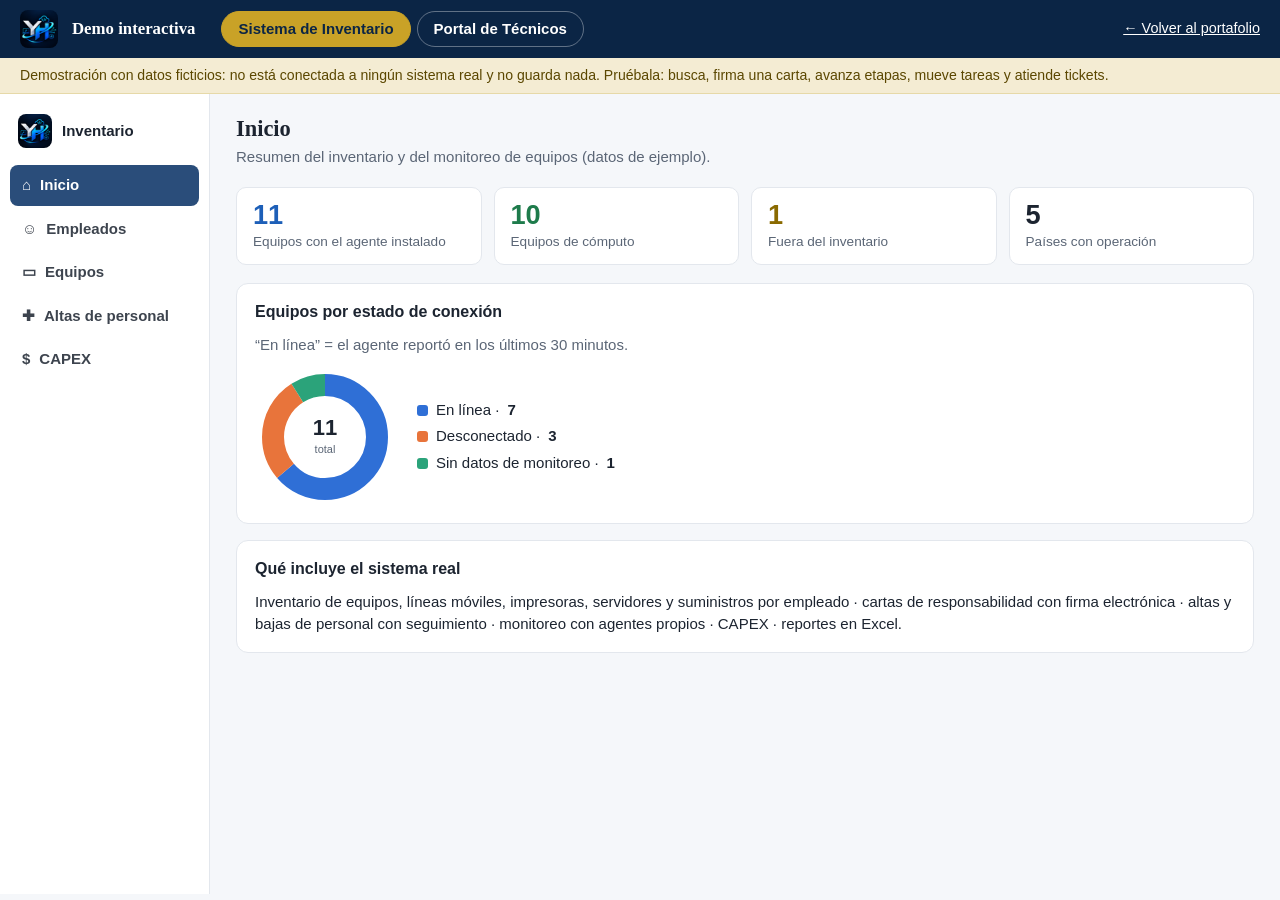
==== demo/index.html @ f3f909b8 "aAgrega la demo interactiva con datos ficticios" ====
<!doctype html>
<html lang="es">
<head>
<meta charset="utf-8">
<meta name="viewport" content="width=device-width, initial-scale=1">
<title>Demo interactiva · Yuri Hernández</title>
<meta name="description" content="Demostración con datos ficticios del Sistema de Inventario y del Portal de Técnicos de Soporte desarrollados por Yuri Josué Hernández.">
<meta name="robots" content="noindex">
<link rel="icon" href="../img/favicon-64.png">
<style>
:root{--navy:#0B2545;--navy2:#13315C;--navy5:#2A4D7A;--gold:#C9A227;--gold-soft:#F4ECD3;--ink:#1C2430;--muted:#5B6676;--line:#E3E7ED;--bg:#F5F7FA;--card:#fff;--ok:#1E7B4B;--okbg:#E4F4EA;--bad:#B3261E;--badbg:#FDE7E5;--warn:#8A6A00;--warnbg:#FFF1CF;--info:#1D5FB8;--infobg:#E3EEFB}
*{box-sizing:border-box}
body{margin:0;font-family:"Segoe UI",-apple-system,Roboto,Arial,sans-serif;color:var(--ink);background:var(--bg);font-size:15px;line-height:1.5}
button{font:inherit;cursor:pointer}
.top{background:var(--navy);color:#fff;display:flex;align-items:center;gap:14px;padding:10px 20px;flex-wrap:wrap;position:sticky;top:0;z-index:30}
.top img{width:38px;height:38px;border-radius:8px}
.top h1{font:600 1.05rem Georgia,serif;margin:0;color:#fff}
.top .sw{display:flex;gap:6px;margin-left:12px}
.top .sw button{background:transparent;border:1px solid rgba(255,255,255,.35);color:#fff;border-radius:999px;padding:6px 16px;font-weight:600}
.top .sw button.on{background:var(--gold);border-color:var(--gold);color:var(--navy)}
.top .sp{flex:1}
.top a{color:#fff;font-size:.9rem}
.aviso{background:var(--gold-soft);color:#5b4700;padding:7px 20px;font-size:.88rem;border-bottom:1px solid #e6d9a8}
.shell{display:flex;min-height:calc(100vh - 100px)}
.side{width:210px;flex:none;padding:14px 10px;display:flex;flex-direction:column;gap:3px}
.side button{display:flex;gap:9px;align-items:center;text-align:left;border:0;background:transparent;padding:9px 12px;border-radius:8px;font-weight:600;color:inherit;opacity:.85}
.side button:hover{opacity:1;background:rgba(127,127,127,.14)}
.side button.on{opacity:1;background:var(--navy5);color:#fff}
.side .brand{display:flex;gap:10px;align-items:center;padding:6px 8px 14px;font-weight:700}
.side .brand img{width:34px;height:34px;border-radius:8px}
.main{flex:1;padding:22px 26px;min-width:0}
.main h2{font:600 1.4rem Georgia,serif;margin:0 0 4px}
.sub{color:var(--muted);margin:0 0 18px}
.light .side{background:#fff;border-right:1px solid var(--line)}
.dark{--bg:#0F1A2B;--card:#16233A;--ink:#E6ECF5;--muted:#9AA9BF;--line:#26364F;background:#0F1A2B;color:var(--ink)}
.dark .side{background:#0B1423;border-right:1px solid var(--line)}
.dark .okx{color:#6FD39A}
.tiles{display:flex;gap:12px;flex-wrap:wrap;margin-bottom:18px}
.tile{background:var(--card);border:1px solid var(--line);border-radius:10px;padding:12px 16px;min-width:150px;flex:1}
.tile b{display:block;font-size:1.7rem;line-height:1.1}
.tile span{color:var(--muted);font-size:.85rem}
.tile.g b{color:var(--ok)}.tile.r b{color:var(--bad)}.tile.b b{color:var(--info)}.tile.y b{color:var(--warn)}
.card{background:var(--card);border:1px solid var(--line);border-radius:12px;padding:16px 18px;margin-bottom:16px}
.card h3{margin:0 0 10px;font-size:1rem}
table{width:100%;border-collapse:collapse;font-size:.92rem}
th{text-align:left;color:var(--muted);font-weight:600;padding:8px 10px;border-bottom:1px solid var(--line)}
td{padding:9px 10px;border-bottom:1px solid var(--line);vertical-align:middle}
tr.click{cursor:pointer}tr.click:hover td{background:rgba(127,127,127,.09)}
.tw{overflow-x:auto}
.bar{display:flex;gap:10px;flex-wrap:wrap;margin-bottom:12px}
input,select,textarea{font:inherit;padding:8px 11px;border:1px solid var(--line);border-radius:8px;background:var(--card);color:var(--ink)}
textarea{width:100%;resize:vertical}
.btn{background:var(--navy5);color:#fff;border:0;border-radius:8px;padding:8px 14px;font-weight:600}
.btn:hover{background:var(--navy2)}
.btn.sec{background:transparent;color:var(--ink);border:1px solid var(--line)}
.btn.gold{background:var(--gold);color:var(--navy)}
.btn.sm{padding:4px 10px;font-size:.82rem}
.btn[disabled]{opacity:.45;cursor:not-allowed}
.pill{display:inline-block;padding:2px 10px;border-radius:999px;font-size:.78rem;font-weight:600;white-space:nowrap}
.pill.ok{background:var(--okbg);color:var(--ok)}.pill.bad{background:var(--badbg);color:var(--bad)}.pill.warn{background:var(--warnbg);color:var(--warn)}.pill.info{background:var(--infobg);color:var(--info)}.pill.gray{background:rgba(127,127,127,.18);color:var(--muted)}
.dark .pill.ok{background:#12372A;color:#6FD39A}.dark .pill.bad{background:#40201E;color:#FF9C95}.dark .pill.warn{background:#3F3411;color:#F2CC5B}.dark .pill.info{background:#142C4D;color:#8DBBFF}
.modal{position:fixed;inset:0;background:rgba(5,12,24,.55);display:flex;align-items:center;justify-content:center;z-index:60;padding:16px}
.modal>div{background:var(--card,#fff);color:var(--ink);max-width:560px;width:100%;max-height:90vh;overflow:auto;border-radius:14px;padding:22px 24px;box-shadow:0 20px 60px rgba(0,0,0,.4)}
.modal h3{margin:0 0 6px;font:600 1.2rem Georgia,serif}
.kv{display:grid;grid-template-columns:140px 1fr;gap:6px 12px;margin:12px 0}
.kv dt{color:var(--muted)}.kv dd{margin:0}
.tl{list-style:none;margin:6px 0 14px;padding:0}
.tl li{display:flex;gap:12px;padding:8px 0;align-items:flex-start}
.tl i{flex:none;width:26px;height:26px;border-radius:50%;border:2px solid var(--line);display:grid;place-items:center;font-style:normal;font-size:.8rem;font-weight:700;color:var(--muted)}
.tl li.done i{background:var(--ok);border-color:var(--ok);color:#fff}
.tl li.now i{border-color:var(--gold);color:var(--gold);background:var(--gold-soft)}
.tl small{display:block;color:var(--muted)}
canvas.firma{width:100%;height:120px;border:1px dashed var(--muted);border-radius:8px;background:#fff;touch-action:none}
.donut{display:flex;gap:22px;align-items:center;flex-wrap:wrap}
.leg div{display:flex;gap:8px;align-items:center;margin:4px 0}.leg i{width:11px;height:11px;border-radius:3px;display:inline-block}
.cols{display:grid;grid-template-columns:repeat(4,minmax(0,1fr));gap:12px;align-items:start}
.col{background:rgba(127,127,127,.09);border-radius:10px;padding:10px}
.col h4{margin:0 0 8px;font-size:.88rem;color:var(--muted)}
.task{background:var(--card);border:1px solid var(--line);border-radius:9px;padding:10px 12px;margin-bottom:8px;font-size:.9rem}
.task b{display:block;margin-bottom:3px}.task .row{display:flex;gap:6px;margin-top:8px;flex-wrap:wrap}
.split{display:grid;grid-template-columns:minmax(0,1fr) minmax(0,1.1fr);gap:16px}
.tk{padding:10px 12px;border:1px solid var(--line);border-radius:9px;margin-bottom:8px;cursor:pointer;background:var(--card)}
.tk:hover,.tk.on{border-color:var(--gold)}
.tk .h{display:flex;justify-content:space-between;gap:8px;font-weight:600}
.tk small{color:var(--muted)}
.chat{height:340px;overflow:auto;background:rgba(127,127,127,.09);border-radius:10px;padding:12px;display:flex;flex-direction:column;gap:8px}
.msg{max-width:78%;padding:8px 12px;border-radius:12px;font-size:.92rem}
.msg.bot{background:var(--card);border:1px solid var(--line);align-self:flex-start}
.msg.me{background:#1E7B4B;color:#fff;align-self:flex-end}
.quick{display:flex;gap:8px;flex-wrap:wrap;margin-top:10px}
.toast{position:fixed;bottom:18px;left:50%;transform:translateX(-50%);background:var(--navy);color:#fff;padding:10px 18px;border-radius:10px;z-index:80;box-shadow:0 8px 24px rgba(0,0,0,.3);max-width:90vw}
.bars{display:flex;gap:12px;align-items:flex-end;height:150px;padding:6px 4px 0}
.bars div{flex:1;background:var(--navy5);border-radius:6px 6px 0 0;position:relative;min-width:18px}
.bars div span{position:absolute;top:-20px;left:0;right:0;text-align:center;font-size:.8rem}
.bars div em{position:absolute;bottom:-20px;left:0;right:0;text-align:center;font-size:.75rem;color:var(--muted);font-style:normal}
@media(max-width:860px){.shell{flex-direction:column}.side{width:auto;flex-direction:row;overflow-x:auto;border-right:0!important;border-bottom:1px solid var(--line)}.side .brand{display:none}.side button{white-space:nowrap}.cols{grid-template-columns:1fr 1fr}.split{grid-template-columns:1fr}.main{padding:16px}}
@media(max-width:520px){.cols{grid-template-columns:1fr}.kv{grid-template-columns:1fr}}
</style>
</head>
<body>
<header class="top">
<img src="../img/logo-yh-96.png" alt="">
<h1>Demo interactiva</h1>
<div class="sw"><button id="sw-inv">Sistema de Inventario</button><button id="sw-por">Portal de Técnicos</button></div>
<span class="sp"></span>
<a href="../index.html#proyectos">← Volver al portafolio</a>
</header>
<div class="aviso">Demostración con datos ficticios: no está conectada a ningún sistema real y no guarda nada. Pruébala: busca, firma una carta, avanza etapas, mueve tareas y atiende tickets.</div>
<div id="app"></div>

<script>
"use strict";
const $=(s,r=document)=>r.querySelector(s);
const esc=s=>String(s).replace(/[&<>"]/g,c=>({"&":"&amp;","<":"&lt;",">":"&gt;",'"':"&quot;"}[c]));
let toastT;const toast=m=>{document.querySelectorAll('.toast').forEach(t=>t.remove());const t=document.createElement('div');t.className='toast';t.textContent=m;document.body.appendChild(t);clearTimeout(toastT);toastT=setTimeout(()=>t.remove(),3200)};
const modal=h=>{closeModal();const m=document.createElement('div');m.className='modal';m.innerHTML='<div>'+h+'</div>';m.addEventListener('click',e=>{if(e.target===m)closeModal()});document.getElementById('app').appendChild(m);return m};
const closeModal=()=>document.querySelectorAll('.modal').forEach(m=>m.remove());

/* ============ DATOS FICTICIOS ============ */
const D={
emp:[
{id:1,n:"Ana Lucía Morales",p:"Analista de Compras",a:"Compras",pais:"Guatemala",sede:"Oficinas centrales",host:"GT-LT-0412",mod:"Laptop 14\" (ejemplo)",serie:"SN-48213-A",gar:"2027-03",on:true,tel:"5555-0101",carta:"Firmada"},
{id:2,n:"Carlos Méndez",p:"Contador General",a:"Finanzas",pais:"Guatemala",sede:"Oficinas centrales",host:"GT-DT-0188",mod:"Desktop SFF (ejemplo)",serie:"SN-33107-B",gar:"2026-12",on:true,tel:"5555-0102",carta:"Pendiente"},
{id:3,n:"María José Ramírez",p:"Ejecutiva de Ventas",a:"Ventas",pais:"El Salvador",sede:"Sucursal San Salvador",host:"SV-LT-0097",mod:"Laptop 15\" (ejemplo)",serie:"SN-59021-C",gar:"2028-01",on:false,tel:"7000-0103",carta:"Firmada"},
{id:4,n:"Luis Fernando Castro",p:"Supervisor de Bodega",a:"Logística",pais:"Honduras",sede:"Centro de distribución",host:"HN-DT-0061",mod:"Desktop SFF (ejemplo)",serie:"SN-27744-D",gar:"2026-10",on:true,tel:"9900-0104",carta:"Firmada"},
{id:5,n:"Daniela Ortiz",p:"Coordinadora de RRHH",a:"Recursos Humanos",pais:"Guatemala",sede:"Oficinas centrales",host:"GT-LT-0455",mod:"Laptop 14\" (ejemplo)",serie:"SN-61288-E",gar:"2028-06",on:true,tel:"5555-0105",carta:"Sin carta"},
{id:6,n:"Jorge Alberto Salazar",p:"Gerente de Tienda",a:"Operaciones",pais:"Costa Rica",sede:"Tienda Escazú",host:"CR-LT-0033",mod:"Laptop 14\" (ejemplo)",serie:"SN-40356-F",gar:"2027-08",on:false,tel:"8800-0106",carta:"Firmada"},
{id:7,n:"Paola Estrada",p:"Diseñadora Gráfica",a:"Mercadeo",pais:"Guatemala",sede:"Oficinas centrales",host:"GT-LT-0471",mod:"Laptop 16\" (ejemplo)",serie:"SN-70912-G",gar:"2029-02",on:true,tel:"5555-0107",carta:"Pendiente"},
{id:8,n:"Ricardo Flores",p:"Técnico de Mantenimiento",a:"Operaciones",pais:"Nicaragua",sede:"Planta Managua",host:"NI-DT-0024",mod:"Desktop SFF (ejemplo)",serie:"SN-18873-H",gar:"2026-05",on:false,tel:"8700-0108",carta:"Firmada"},
{id:9,n:"Sofía Hernández",p:"Asistente Administrativa",a:"Administración",pais:"El Salvador",sede:"Sucursal San Salvador",host:"SV-LT-0102",mod:"Laptop 14\" (ejemplo)",serie:"SN-52640-J",gar:"2027-11",on:true,tel:"7000-0109",carta:"Firmada"},
{id:10,n:"Andrés Villatoro",p:"Analista de TI",a:"Tecnología",pais:"Guatemala",sede:"Oficinas centrales",host:"GT-LT-0390",mod:"Laptop 15\" (ejemplo)",serie:"SN-44019-K",gar:"2026-09",on:true,tel:"5555-0110",carta:"Firmada"}
],
corr:7,
etapas:["Solicitud de RRHH","Aprobación del líder","Preparación del equipo","Entrega y carta firmada","Cuenta y licencias","Cierre y seguimiento"],
altaEtapa:2,
tasks:[
{id:1,t:"Revisión de garantías para CAPEX 2027",d:"Listar equipos con garantía vencida o por vencer y preparar el reemplazo.",e:"pend",tag:"Manual",obs:0},
{id:2,t:"Actualizar agente de monitoreo en sucursal",d:"Verificar versión instalada y reportar equipos sin agente.",e:"prog",tag:"Manual",obs:1},
{id:3,t:"Revisión de salas de reuniones",d:"Marcar cada sala al revisarla; cualquier técnico del país puede completarla.",e:"rev",tag:"Rutina · compartida",obs:0,pr:"6/6"},
{id:4,t:"Mantenimiento preventivo de impresoras",d:"Limpieza, niveles y prueba de impresión.",e:"hecha",tag:"Rutina",obs:2}
],
tk:[
{id:2041,a:"No puedo conectarme a la VPN",s:"Laura Pineda",pr:"Alta",e:"Abierto",sla:"2 h",eq:"GT-LT-0412 · Laptop 14\"",n:[]},
{id:2042,a:"Solicito un monitor adicional",s:"Marco Aguilar",pr:"Baja",e:"Abierto",sla:"3 d",eq:"SV-DT-0090 · Desktop SFF",n:[]},
{id:2043,a:"Impresora del segundo nivel sin conexión",s:"Rosa Cifuentes",pr:"Media",e:"En curso",sla:"6 h",eq:"Impresora Nivel 2 · IP en red",n:["Revisado cableado, pendiente reinicio del switch."]},
{id:2044,a:"Correo no sincroniza en el celular",s:"Pablo Reyes",pr:"Media",e:"Pendiente",sla:"1 d",eq:"Celular corporativo",n:[]},
{id:2045,a:"Equipo lento al iniciar sesión",s:"Karen Soto",pr:"Media",e:"Abierto",sla:"5 h",eq:"HN-LT-0072 · Laptop 15\"",n:[]}
],
wk:[["Lun",9],["Mar",12],["Mié",8],["Jue",14],["Vie",11]]
};

/* ============ CAMBIO DE SISTEMA ============ */
let sys=location.hash==="#portal"?"por":"inv";
const view={inv:"inicio",por:"inicio"};
let selTk=2041,filtro={q:"",pais:"",tkEstado:""};
function setSys(s){sys=s;history.replaceState(null,"",s==="por"?"#portal":"#inventario");render()}
$("#sw-inv").onclick=()=>setSys("inv");$("#sw-por").onclick=()=>setSys("por");

const MENU={
inv:[["inicio","⌂","Inicio"],["empleados","☺","Empleados"],["equipos","▭","Equipos"],["altas","✚","Altas de personal"],["capex","$","CAPEX"]],
por:[["inicio","⌂","Inicio"],["tareas","✔","Mis tareas"],["tickets","✉","Tickets"],["kpis","▤","Mis KPI"],["wa","☏","Asistente WhatsApp"]]
};
function shell(inner){
const t=sys==="inv"?"Inventario":"Portal de Técnicos";
return `<div class="shell ${sys==="inv"?"light":"dark"}"><nav class="side"><div class="brand"><img src="../img/logo-yh-96.png" alt=""><span>${t}</span></div>`+
MENU[sys].map(m=>`<button data-v="${m[0]}" class="${view[sys]===m[0]?"on":""}"><span>${m[1]}</span>${m[2]}</button>`).join("")+
`</nav><section class="main">${inner}</section></div>`;
}
function render(){
$("#sw-inv").classList.toggle("on",sys==="inv");$("#sw-por").classList.toggle("on",sys==="por");
const v=view[sys];const R=sys==="inv"?INV:POR;
$("#app").innerHTML=shell((R[v]||R.inicio)());
document.querySelectorAll(".side button").forEach(b=>b.onclick=()=>{view[sys]=b.dataset.v;render();window.scrollTo(0,0)});
(R.bind&&R.bind[v]||(()=>{}))();
}

/* ============ INVENTARIO ============ */
const cartaPill=c=>c==="Firmada"?'<span class="pill ok">Firmada</span>':c==="Pendiente"?'<span class="pill warn">Pendiente</span>':'<span class="pill gray">Sin carta</span>';
const garTxt=g=>{const [y,m]=g.split("-").map(Number);const hoy=new Date(2026,10,18);const meses=(y-hoy.getFullYear())*12+(m-1-hoy.getMonth());const a=Math.floor(Math.abs(meses)/12),mm=Math.abs(meses)%12;const t=(a?a+" año"+(a>1?"s":"")+" ":"")+(mm?mm+" mes"+(mm>1?"es":""):(a?"":"0 meses"));return meses<0?{t:"Vencida hace "+t.trim(),c:"bad"}:meses<=6?{t:"Vence en "+t.trim(),c:"warn"}:{t:"Vigente · "+t.trim(),c:"ok"}};
const INV={bind:{}};
INV.inicio=()=>{
const on=D.emp.filter(e=>e.on).length,off=D.emp.length-on;const tot=on+off+1;
const seg=[[on,"#2F6FD6","En línea"],[off,"#E8743B","Desconectado"],[1,"#2BA37A","Sin datos de monitoreo"]];
let acc=0;const R=52,C=2*Math.PI*R;
const arcs=seg.map(s=>{const l=s[0]/tot*C;const a=`<circle r="${R}" cx="70" cy="70" fill="none" stroke="${s[1]}" stroke-width="22" stroke-dasharray="${l} ${C-l}" stroke-dashoffset="${-acc}" transform="rotate(-90 70 70)"/>`;acc+=l;return a}).join("");
return `<h2>Inicio</h2><p class="sub">Resumen del inventario y del monitoreo de equipos (datos de ejemplo).</p>
<div class="tiles"><div class="tile b"><b>${D.emp.length+1}</b><span>Equipos con el agente instalado</span></div><div class="tile g"><b>${D.emp.length}</b><span>Equipos de cómputo</span></div><div class="tile y"><b>1</b><span>Fuera del inventario</span></div><div class="tile"><b>5</b><span>Países con operación</span></div></div>
<div class="card"><h3>Equipos por estado de conexión</h3><p class="sub" style="margin-bottom:10px">“En línea” = el agente reportó en los últimos 30 minutos.</p>
<div class="donut"><svg width="140" height="140" viewBox="0 0 140 140">${arcs}<text x="70" y="68" text-anchor="middle" font-size="22" font-weight="700" fill="#1C2430">${tot}</text><text x="70" y="86" text-anchor="middle" font-size="11" fill="#5B6676">total</text></svg>
<div class="leg">${seg.map(s=>`<div><i style="background:${s[1]}"></i>${s[2]} · <b>${s[0]}</b></div>`).join("")}</div></div></div>
<div class="card"><h3>Qué incluye el sistema real</h3><p style="margin:0">Inventario de equipos, líneas móviles, impresoras, servidores y suministros por empleado · cartas de responsabilidad con firma electrónica · altas y bajas de personal con seguimiento · monitoreo con agentes propios · CAPEX · reportes en Excel.</p></div>`;
};
INV.empleados=()=>`<h2>Empleados</h2><p class="sub">Busca por nombre, puesto o equipo y abre la ficha.</p>
<div class="bar"><input id="q" placeholder="Buscar…" value="${esc(filtro.q)}" style="min-width:220px"><select id="pa"><option value="">Todos los países</option>${[...new Set(D.emp.map(e=>e.pais))].map(p=>`<option ${filtro.pais===p?"selected":""}>${p}</option>`).join("")}</select></div>
<div class="card tw"><table><thead><tr><th>Empleado</th><th>Puesto</th><th>País</th><th>Equipo</th><th>Carta</th></tr></thead><tbody id="tb"></tbody></table></div>`;
function pintaEmp(){
const q=filtro.q.toLowerCase();
const l=D.emp.filter(e=>(!filtro.pais||e.pais===filtro.pais)&&(e.n+e.p+e.host+e.a).toLowerCase().includes(q));
$("#tb").innerHTML=l.length?l.map(e=>`<tr class="click" data-id="${e.id}"><td><b>${e.n}</b><br><small style="color:var(--muted)">${e.a}</small></td><td>${e.p}</td><td>${e.pais}</td><td>${e.host}</td><td>${cartaPill(e.carta)}</td></tr>`).join(""):`<tr><td colspan="5" style="color:var(--muted)">Sin resultados.</td></tr>`;
document.querySelectorAll("#tb tr.click").forEach(r=>r.onclick=()=>ficha(+r.dataset.id));
}
INV.bind.empleados=()=>{pintaEmp();$("#q").oninput=e=>{filtro.q=e.target.value;pintaEmp()};$("#pa").onchange=e=>{filtro.pais=e.target.value;pintaEmp()}};
function ficha(id){
const e=D.emp.find(x=>x.id===id);
const m=modal(`<h3>${e.n}</h3><div style="color:var(--muted)">${e.p} · ${e.a}</div>
<dl class="kv"><dt>País / sede</dt><dd>${e.pais} · ${e.sede}</dd><dt>Correo</dt><dd>${e.n.split(" ")[0].toLowerCase().replace(/á/g,"a").replace(/é/g,"e").replace(/í/g,"i").replace(/ó/g,"o").replace(/ú/g,"u")}@ejemplo.com</dd><dt>Equipo</dt><dd>${e.host} · ${e.mod}</dd><dt>No. de serie</dt><dd>${e.serie}</dd><dt>Garantía</dt><dd><span class="pill ${garTxt(e.gar).c}">${garTxt(e.gar).t}</span></dd><dt>Monitoreo</dt><dd>${e.on?'<span class="pill ok">En línea</span>':'<span class="pill bad">Desconectado</span>'}</dd><dt>Línea móvil</dt><dd>${e.tel}</dd><dt>Carta</dt><dd>${cartaPill(e.carta)}</dd></dl>
<div style="display:flex;gap:8px;flex-wrap:wrap;justify-content:flex-end"><button class="btn sec" id="x">Cerrar</button><button class="btn gold" id="c" ${e.carta==="Firmada"?"disabled":""}>Generar carta de responsabilidad</button></div>`);
$("#x",m).onclick=closeModal;$("#c",m).onclick=()=>carta(id);
}
function carta(id){
const e=D.emp.find(x=>x.id===id);const cod="CR-2026-"+String(D.corr).padStart(4,"0");
const m=modal(`<h3>Carta de responsabilidad · ${cod}</h3><p style="font-size:.9rem">Yo, <b>${e.n}</b>, recibo el equipo <b>${e.host}</b> (serie ${e.serie}) y me comprometo a darle un uso adecuado y a reportar cualquier falla a Soporte. <i>(Texto de ejemplo; en el sistema real se adapta a cada país.)</i></p>
<canvas class="firma" id="cv"></canvas><div style="display:flex;gap:8px;margin-top:10px;flex-wrap:wrap"><button class="btn sec sm" id="lim">Borrar firma</button><span class="sp" style="flex:1"></span><button class="btn sec" id="x">Cancelar</button><button class="btn" id="f">Firmar y archivar PDF</button></div>
<p style="color:var(--muted);font-size:.82rem;margin:10px 0 0">En el sistema real la firma también puede pedirse a distancia por correo o con un código QR desde el celular.</p>`);
const cv=$("#cv",m);cv.width=cv.clientWidth*2;cv.height=240;const g=cv.getContext("2d");g.lineWidth=4;g.lineCap="round";g.strokeStyle="#0B2545";let d=false,hay=false;
const pos=ev=>{const r=cv.getBoundingClientRect();const p=ev.touches?ev.touches[0]:ev;return[(p.clientX-r.left)*2,(p.clientY-r.top)*2]};
const st=ev=>{d=true;const[x,y]=pos(ev);g.beginPath();g.moveTo(x,y);ev.preventDefault()},mv=ev=>{if(!d)return;const[x,y]=pos(ev);g.lineTo(x,y);g.stroke();hay=true;ev.preventDefault()},en=()=>d=false;
cv.addEventListener("mousedown",st);cv.addEventListener("mousemove",mv);addEventListener("mouseup",en);cv.addEventListener("touchstart",st,{passive:false});cv.addEventListener("touchmove",mv,{passive:false});cv.addEventListener("touchend",en);
$("#lim",m).onclick=()=>{g.clearRect(0,0,cv.width,cv.height);hay=false};$("#x",m).onclick=closeModal;
$("#f",m).onclick=()=>{if(!hay){toast("Dibuja tu firma en el recuadro para continuar.");return}e.carta="Firmada";D.corr++;closeModal();toast("Carta "+cod+" firmada y archivada (simulado).");render()};
}
INV.equipos=()=>`<h2>Equipos de cómputo</h2><p class="sub">Estado de conexión reportado por el agente propio de monitoreo.</p>
<div class="card tw"><table><thead><tr><th>Hostname</th><th>Modelo</th><th>Asignado a</th><th>País</th><th>Conexión</th><th>Garantía</th></tr></thead><tbody>${D.emp.map(e=>`<tr><td><b>${e.host}</b></td><td>${e.mod}</td><td>${e.n}</td><td>${e.pais}</td><td>${e.on?'<span class="pill ok">En línea</span>':'<span class="pill bad">Desconectado</span>'}</td><td><span class="pill ${garTxt(e.gar).c}">${garTxt(e.gar).t}</span></td></tr>`).join("")}</tbody></table></div>`;
INV.altas=()=>`<h2>Alta de personal</h2><p class="sub">Seguimiento por etapas de la solicitud de ingreso de <b>Nuevo colaborador (ejemplo)</b> · Analista de Ventas · Guatemala.</p>
<div class="card"><ol class="tl">${D.etapas.map((s,i)=>`<li class="${i<D.altaEtapa?"done":i===D.altaEtapa?"now":""}"><i>${i<D.altaEtapa?"✓":i+1}</i><div><b>${s}</b><small>${i<D.altaEtapa?"Completada":i===D.altaEtapa?"En proceso":"Pendiente"}</small></div></li>`).join("")}</ol>
<div style="display:flex;gap:8px;flex-wrap:wrap"><button class="btn" id="av" ${D.altaEtapa>=D.etapas.length?"disabled":""}>Avanzar a la siguiente etapa</button><button class="btn sec" id="rs">Reiniciar demo</button></div>
<p style="color:var(--muted);font-size:.85rem;margin:12px 0 0">En el sistema real, RRHH solicita el alta, se crea el ticket en Freshservice automáticamente y el líder inmediato recibe un enlace público de seguimiento.</p></div>`;
INV.bind.altas=()=>{$("#av").onclick=()=>{D.altaEtapa++;toast(D.altaEtapa>=D.etapas.length?"Alta completada.":"Etapa completada: "+D.etapas[D.altaEtapa-1]);render()};$("#rs").onclick=()=>{D.altaEtapa=0;render()}};
INV.capex=()=>{const l=[...D.emp].sort((a,b)=>a.gar.localeCompare(b.gar));return `<h2>CAPEX · reemplazo por garantía</h2><p class="sub">Equipos ordenados por vencimiento de garantía, para planificar el presupuesto de reemplazo.</p>
<div class="tiles"><div class="tile r"><b>${l.filter(e=>garTxt(e.gar).c==="bad").length}</b><span>Garantía vencida</span></div><div class="tile y"><b>${l.filter(e=>garTxt(e.gar).c==="warn").length}</b><span>Vencen en 6 meses o menos</span></div><div class="tile g"><b>${l.filter(e=>garTxt(e.gar).c==="ok").length}</b><span>Vigentes</span></div></div>
<div class="card tw"><table><thead><tr><th>Equipo</th><th>Asignado a</th><th>País</th><th>Garantía</th></tr></thead><tbody>${l.map(e=>`<tr><td><b>${e.host}</b></td><td>${e.n}</td><td>${e.pais}</td><td><span class="pill ${garTxt(e.gar).c}">${garTxt(e.gar).t}</span></td></tr>`).join("")}</tbody></table></div>`};

/* ============ PORTAL ============ */
const POR={bind:{}};
const prPill=p=>`<span class="pill ${p==="Alta"?"bad":p==="Media"?"warn":"gray"}">${p}</span>`;
const esPill=e=>`<span class="pill ${e==="Abierto"?"info":e==="En curso"?"warn":e==="Pendiente"?"gray":"ok"}">${e}</span>`;
POR.inicio=()=>{const ab=D.tk.filter(t=>t.e==="Abierto"||t.e==="En curso").length;return `<h2>Inicio</h2><p class="sub">Tu día en un solo lugar (datos de ejemplo).</p>
<div class="tiles"><div class="tile b"><b>${ab}</b><span>Tickets por atender</span></div><div class="tile y"><b>${D.tasks.filter(t=>t.e!=="hecha").length}</b><span>Tareas abiertas</span></div><div class="tile g"><b>${D.tk.filter(t=>t.e==="Resuelto").length}</b><span>Resueltos en esta sesión</span></div></div>
<div class="card"><h3>Tickets con el SLA más próximo</h3>${[...D.tk].filter(t=>t.e!=="Resuelto").slice(0,3).map(t=>`<div class="tk" data-go="${t.id}"><div class="h"><span>#${t.id} · ${esc(t.a)}</span>${prPill(t.pr)}</div><small>${esc(t.s)} · vence en ${t.sla}</small></div>`).join("")||"<p class='sub'>Sin tickets pendientes.</p>"}</div>
<div class="card"><h3>Qué incluye el portal real</h3><p style="margin:0">Tickets de Freshservice con acciones directas · tablero de tareas con rutinas y plantillas · consulta del inventario · indicadores personales y del equipo · asistente de WhatsApp · avisos push.</p></div>`};
POR.bind.inicio=()=>document.querySelectorAll("[data-go]").forEach(e=>e.onclick=()=>{selTk=+e.dataset.go;view.por="tickets";render()});
const COLS=[["pend","Pendientes"],["prog","En progreso"],["rev","En revisión"],["hecha","Completadas"]];
POR.tareas=()=>`<h2>Mis tareas</h2><p class="sub">Mueve las tareas entre columnas; las que quedan en revisión esperan la aprobación de la jefatura.</p>
<div class="bar"><input id="nt" placeholder="Ej. Revisar UPS del cuarto de servidores" style="flex:1;min-width:220px"><button class="btn" id="add">+ Agregar tarea</button></div>
<div class="cols">${COLS.map(c=>`<div class="col"><h4>${c[1]} · ${D.tasks.filter(t=>t.e===c[0]).length}</h4>${D.tasks.filter(t=>t.e===c[0]).map(t=>`<div class="task"><b>${esc(t.t)}</b><span style="color:var(--muted)">${esc(t.d)}</span><div class="row"><span class="pill info">${t.tag}</span>${t.pr?`<span class="pill ok">${t.pr}</span>`:""}${t.obs?`<span class="pill gray">${t.obs} obs.</span>`:""}</div><div class="row">${c[0]!=="pend"?`<button class="btn sec sm" data-m="${t.id}" data-d="-1">←</button>`:""}${c[0]!=="hecha"?`<button class="btn sm" data-m="${t.id}" data-d="1">${c[0]==="rev"?"Aprobar":"→"}</button>`:""}</div></div>`).join("")}</div>`).join("")}</div>`;
POR.bind.tareas=()=>{
const ord=COLS.map(c=>c[0]);
document.querySelectorAll("[data-m]").forEach(b=>b.onclick=()=>{const t=D.tasks.find(x=>x.id===+b.dataset.m);t.e=ord[Math.max(0,Math.min(3,ord.indexOf(t.e)+ +b.dataset.d))];if(t.e==="hecha"&&b.dataset.d==="1")toast("Tarea aprobada y completada.");render()});
$("#add").onclick=()=>{const v=$("#nt").value.trim();if(!v){toast("Escribe el nombre de la tarea.");return}D.tasks.push({id:Date.now(),t:v,d:"Creada desde la demo.",e:"pend",tag:"Manual",obs:0});render()};
};
POR.tickets=()=>{const l=D.tk.filter(t=>!filtro.tkEstado||t.e===filtro.tkEstado);const t=D.tk.find(x=>x.id===selTk)||D.tk[0];selTk=t.id;
return `<h2>Tickets de Freshservice</h2><p class="sub">Toma, pospón, resuelve o responde sin salir del portal.</p>
<div class="bar"><select id="fe"><option value="">Todos los estados</option>${["Abierto","En curso","Pendiente","Resuelto"].map(e=>`<option ${filtro.tkEstado===e?"selected":""}>${e}</option>`).join("")}</select></div>
<div class="split"><div>${l.map(x=>`<div class="tk ${x.id===selTk?"on":""}" data-t="${x.id}"><div class="h"><span>#${x.id} · ${esc(x.a)}</span>${esPill(x.e)}</div><small>${esc(x.s)} · ${prPill(x.pr).replace(/<[^>]+>/g,"")} · SLA ${x.sla}</small></div>`).join("")||"<p class='sub'>Sin tickets.</p>"}</div>
<div class="card"><h3>#${t.id} · ${esc(t.a)}</h3><div style="margin-bottom:8px">${esPill(t.e)} ${prPill(t.pr)}</div><dl class="kv"><dt>Solicitante</dt><dd>${esc(t.s)}</dd><dt>Equipo en inventario</dt><dd>${esc(t.eq)}</dd><dt>SLA</dt><dd>vence en ${t.sla}</dd></dl>
<div style="display:flex;gap:6px;flex-wrap:wrap;margin-bottom:12px"><button class="btn sm" data-a="Tomar" ${t.e==="Resuelto"?"disabled":""}>Tomar</button><button class="btn sec sm" data-a="Pendiente" ${t.e==="Resuelto"?"disabled":""}>Poner en pendiente</button><button class="btn gold sm" data-a="Resolver" ${t.e==="Resuelto"?"disabled":""}>Resolver</button><button class="btn sec sm" data-a="Reabrir" ${t.e!=="Resuelto"?"disabled":""}>Reabrir</button></div>
${t.n.map(n=>`<div class="task"><small style="color:var(--muted)">Nota</small><br>${esc(n)}</div>`).join("")}
<textarea id="nota" rows="2" placeholder="Escribe una nota privada o una respuesta al solicitante…"></textarea><div style="display:flex;gap:6px;margin-top:8px"><button class="btn sec sm" id="np">Nota privada</button><button class="btn sm" id="rp">Responder al solicitante</button></div></div></div>`};
POR.bind.tickets=()=>{
$("#fe").onchange=e=>{filtro.tkEstado=e.target.value;render()};
document.querySelectorAll("[data-t]").forEach(e=>e.onclick=()=>{selTk=+e.dataset.t;render()});
const t=D.tk.find(x=>x.id===selTk);
document.querySelectorAll("[data-a]").forEach(b=>b.onclick=()=>{const a=b.dataset.a;t.e=a==="Tomar"?"En curso":a==="Pendiente"?"Pendiente":a==="Resolver"?"Resuelto":"Abierto";toast("Ticket #"+t.id+": "+t.e+" (simulado).");render()});
$("#np").onclick=()=>{const v=$("#nota").value.trim();if(!v){toast("Escribe la nota primero.");return}t.n.push(v);render()};
$("#rp").onclick=()=>{const v=$("#nota").value.trim();if(!v){toast("Escribe la respuesta primero.");return}toast("Respuesta enviada a "+t.s+" (simulado).");$("#nota").value=""};
};
POR.kpis=()=>{const r=D.tk.filter(t=>t.e==="Resuelto").length;const w=D.wk.map(x=>[...x]);w[4][1]+=r;const mx=Math.max(...w.map(x=>x[1]));
return `<h2>Mis KPI</h2><p class="sub">Indicadores del periodo. Resolver tickets en la demo actualiza la barra del viernes.</p>
<div class="tiles"><div class="tile g"><b>${w.reduce((a,x)=>a+x[1],0)}</b><span>Tickets resueltos (semana)</span></div><div class="tile b"><b>18 min</b><span>Primera respuesta (prom.)</span></div><div class="tile"><b>4.2 h</b><span>Tiempo de resolución (prom.)</span></div><div class="tile g"><b>94%</b><span>Cumplimiento de SLA</span></div><div class="tile y"><b>4.6 / 5</b><span>Satisfacción (CSAT)</span></div></div>
<div class="card"><h3>Resueltos por día</h3><div class="bars" style="margin-bottom:24px">${w.map(x=>`<div style="height:${x[1]/mx*100}%"><span>${x[1]}</span><em>${x[0]}</em></div>`).join("")}</div></div>`};
let chat=[["bot","¡Hola! Soy el asistente de Soporte. ¿En qué te ayudo?"]],paso="menu";
POR.wa=()=>`<h2>Asistente de WhatsApp</h2><p class="sub">Así conversa el bot con un empleado; en el portal, el técnico ve estas conversaciones en tiempo real y puede tomarlas. <b>(Función en fase de pruebas.)</b></p>
<div class="card"><div class="chat" id="ch">${chat.map(m=>`<div class="msg ${m[0]}">${esc(m[1])}</div>`).join("")}</div><div class="quick" id="qk"></div><div style="margin-top:10px"><button class="btn sec sm" id="rc">Reiniciar conversación</button></div></div>`;
POR.bind.wa=()=>{
const ch=$("#ch");ch.scrollTop=ch.scrollHeight;
const opts=paso==="menu"?["Reportar una falla","Estado de mi ticket","Hablar con un técnico"]:paso==="tipo"?["Internet / VPN","Equipo lento","Impresora"]:[];
$("#qk").innerHTML=opts.map(o=>`<button class="btn sec sm">${o}</button>`).join("");
document.querySelectorAll("#qk button").forEach(b=>b.onclick=()=>{
const o=b.textContent;chat.push(["me",o]);
if(paso==="menu"){if(o==="Reportar una falla"){chat.push(["bot","¿Qué tipo de falla es?"]);paso="tipo"}else if(o==="Estado de mi ticket"){chat.push(["bot","Tienes 1 caso abierto: #2043 · Impresora del segundo nivel (en curso)."]);}else{chat.push(["bot","Te paso con un técnico de tu país. Un momento, por favor."]);toast("La conversación aparece en la bandeja del técnico (simulado).")}}
else if(paso==="tipo"){const id=2050+D.tk.length;D.tk.unshift({id,a:o+" (reportado por WhatsApp)",s:"Empleado (WhatsApp)",pr:"Media",e:"Abierto",sla:"4 h",eq:"Se identifica por el número de celular",n:[]});chat.push(["bot","Listo, creé el ticket #"+id+". Un técnico te contactará pronto."]);paso="menu";toast("Ticket #"+id+" creado; revísalo en la pestaña Tickets.")}
render();
});
$("#rc").onclick=()=>{chat=[["bot","¡Hola! Soy el asistente de Soporte. ¿En qué te ayudo?"]];paso="menu";render()};
};
addEventListener("keydown",e=>{if(e.key==="Escape")closeModal()});
render();
</script>
</body>
</html>
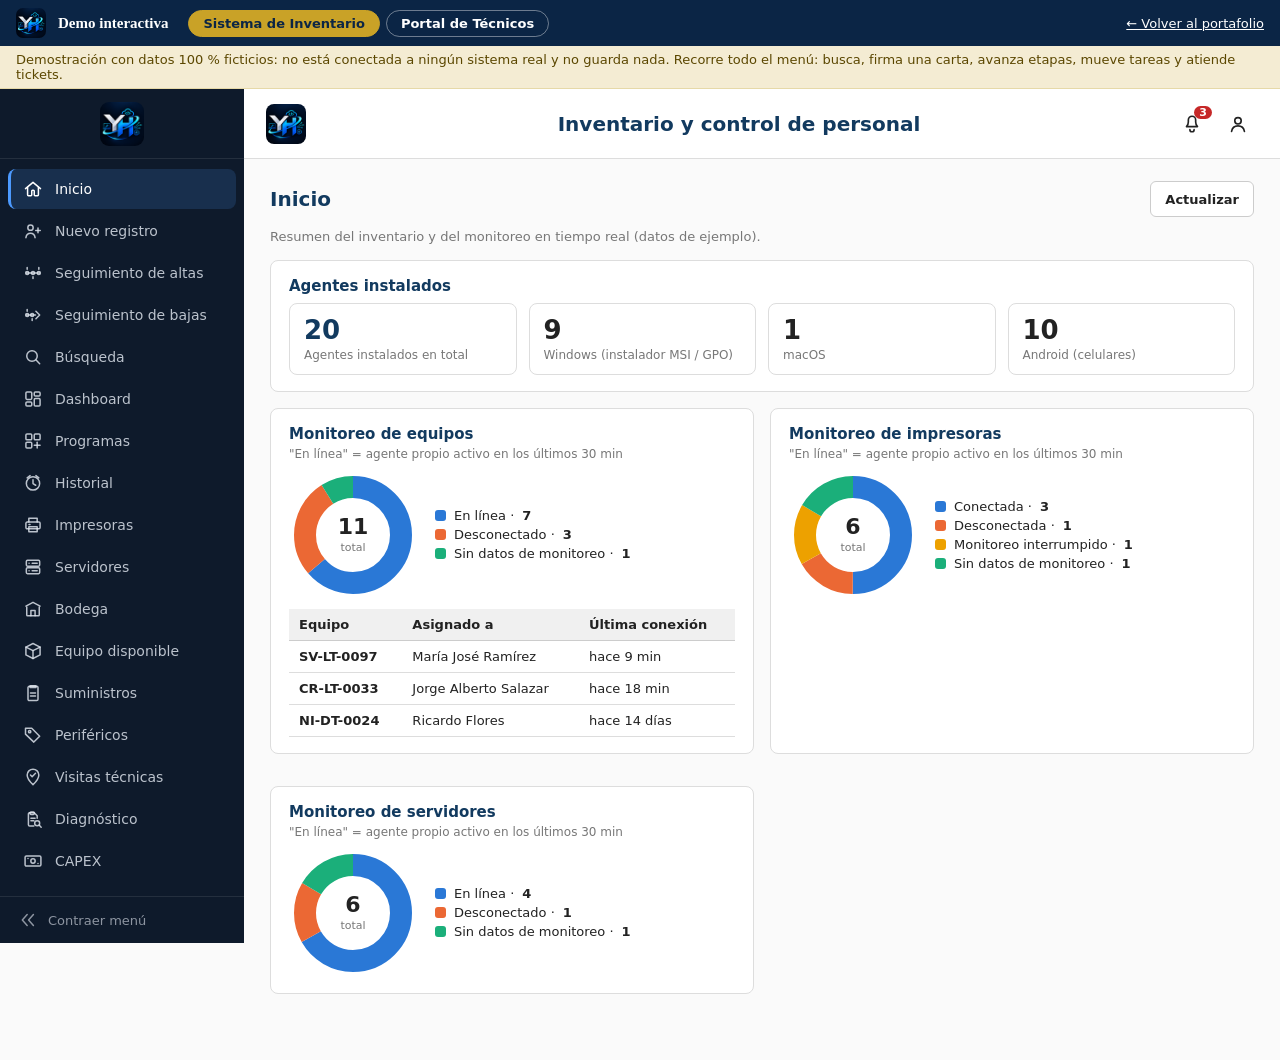
==== commit fb349dd2: "Demo: menús y pantallas fieles a los sistemas reales" ====
--- a/demo/index.html
+++ b/demo/index.html
@@ -8,283 +8,851 @@
 <meta name="robots" content="noindex">
 <link rel="icon" href="../img/favicon-64.png">
 <style>
-:root{--navy:#0B2545;--navy2:#13315C;--navy5:#2A4D7A;--gold:#C9A227;--gold-soft:#F4ECD3;--ink:#1C2430;--muted:#5B6676;--line:#E3E7ED;--bg:#F5F7FA;--card:#fff;--ok:#1E7B4B;--okbg:#E4F4EA;--bad:#B3261E;--badbg:#FDE7E5;--warn:#8A6A00;--warnbg:#FFF1CF;--info:#1D5FB8;--infobg:#E3EEFB}
 *{box-sizing:border-box}
-body{margin:0;font-family:"Segoe UI",-apple-system,Roboto,Arial,sans-serif;color:var(--ink);background:var(--bg);font-size:15px;line-height:1.5}
-button{font:inherit;cursor:pointer}
-.top{background:var(--navy);color:#fff;display:flex;align-items:center;gap:14px;padding:10px 20px;flex-wrap:wrap;position:sticky;top:0;z-index:30}
-.top img{width:38px;height:38px;border-radius:8px}
-.top h1{font:600 1.05rem Georgia,serif;margin:0;color:#fff}
-.top .sw{display:flex;gap:6px;margin-left:12px}
-.top .sw button{background:transparent;border:1px solid rgba(255,255,255,.35);color:#fff;border-radius:999px;padding:6px 16px;font-weight:600}
-.top .sw button.on{background:var(--gold);border-color:var(--gold);color:var(--navy)}
-.top .sp{flex:1}
-.top a{color:#fff;font-size:.9rem}
-.aviso{background:var(--gold-soft);color:#5b4700;padding:7px 20px;font-size:.88rem;border-bottom:1px solid #e6d9a8}
-.shell{display:flex;min-height:calc(100vh - 100px)}
-.side{width:210px;flex:none;padding:14px 10px;display:flex;flex-direction:column;gap:3px}
-.side button{display:flex;gap:9px;align-items:center;text-align:left;border:0;background:transparent;padding:9px 12px;border-radius:8px;font-weight:600;color:inherit;opacity:.85}
-.side button:hover{opacity:1;background:rgba(127,127,127,.14)}
-.side button.on{opacity:1;background:var(--navy5);color:#fff}
-.side .brand{display:flex;gap:10px;align-items:center;padding:6px 8px 14px;font-weight:700}
-.side .brand img{width:34px;height:34px;border-radius:8px}
-.main{flex:1;padding:22px 26px;min-width:0}
-.main h2{font:600 1.4rem Georgia,serif;margin:0 0 4px}
-.sub{color:var(--muted);margin:0 0 18px}
-.light .side{background:#fff;border-right:1px solid var(--line)}
-.dark{--bg:#0F1A2B;--card:#16233A;--ink:#E6ECF5;--muted:#9AA9BF;--line:#26364F;background:#0F1A2B;color:var(--ink)}
-.dark .side{background:#0B1423;border-right:1px solid var(--line)}
-.dark .okx{color:#6FD39A}
-.tiles{display:flex;gap:12px;flex-wrap:wrap;margin-bottom:18px}
-.tile{background:var(--card);border:1px solid var(--line);border-radius:10px;padding:12px 16px;min-width:150px;flex:1}
-.tile b{display:block;font-size:1.7rem;line-height:1.1}
-.tile span{color:var(--muted);font-size:.85rem}
-.tile.g b{color:var(--ok)}.tile.r b{color:var(--bad)}.tile.b b{color:var(--info)}.tile.y b{color:var(--warn)}
-.card{background:var(--card);border:1px solid var(--line);border-radius:12px;padding:16px 18px;margin-bottom:16px}
-.card h3{margin:0 0 10px;font-size:1rem}
-table{width:100%;border-collapse:collapse;font-size:.92rem}
-th{text-align:left;color:var(--muted);font-weight:600;padding:8px 10px;border-bottom:1px solid var(--line)}
-td{padding:9px 10px;border-bottom:1px solid var(--line);vertical-align:middle}
-tr.click{cursor:pointer}tr.click:hover td{background:rgba(127,127,127,.09)}
+html,body{margin:0}
+button,input,select,textarea{font:inherit;color:inherit}
+button{cursor:pointer}
+body{background:#fafafa}
+/* ---------- barra de la demo ---------- */
+.demobar{position:sticky;top:0;z-index:70;height:46px;background:#0B2545;color:#fff;display:flex;align-items:center;gap:12px;padding:0 16px;font:14px "Segoe UI",system-ui,sans-serif}
+.demobar img{width:30px;height:30px;border-radius:7px}
+.demobar b{font:600 15px Georgia,serif;white-space:nowrap}
+.demobar .sw{display:flex;gap:6px;margin-left:8px}
+.demobar .sw button{background:transparent;border:1px solid rgba(255,255,255,.4);color:#fff;border-radius:999px;padding:5px 14px;font-weight:600;font-size:13px}
+.demobar .sw button.on{background:#C9A227;border-color:#C9A227;color:#0B2545}
+.demobar .sp{flex:1}
+.demobar a{color:#fff;font-size:13px;white-space:nowrap}
+.aviso{background:#F4ECD3;color:#5b4700;padding:6px 16px;font:13px "Segoe UI",system-ui,sans-serif;border-bottom:1px solid #e6d9a8}
+/* ---------- piezas comunes ---------- */
+.app{display:flex;align-items:stretch;min-height:calc(100vh - 46px)}
+.sb{position:sticky;top:46px;height:calc(100vh - 46px);align-self:flex-start;flex:none;background:#0e1a2b;color:rgba(226,232,240,.85);display:flex;flex-direction:column;overflow:hidden}
+.nav{flex:1;min-height:0;overflow-y:auto;scrollbar-width:thin;display:flex;flex-direction:column;gap:2px}
+.ic{fill:none;stroke:currentColor;stroke-width:1.8;stroke-linecap:round;stroke-linejoin:round;flex:none}
+.pill{display:inline-flex;align-items:center;gap:4px;padding:2px 9px;border-radius:999px;font-size:12px;font-weight:600;white-space:nowrap}
+.pill.ok{background:#e4f3e8;color:#1c6431}.pill.bad{background:#fdecea;color:#9b1c1c}.pill.warn{background:#fff3dc;color:#7a4a00}.pill.info{background:#e7edf3;color:#123a5f}.pill.gray{background:#eef0f2;color:#454e57}
+.mod{position:fixed;inset:0;background:rgba(8,14,24,.55);display:flex;align-items:center;justify-content:center;z-index:90;padding:16px}
+.mod>div{background:#fff;color:#222;max-width:600px;width:100%;max-height:92vh;overflow:auto;border-radius:12px;padding:22px 24px;box-shadow:0 20px 60px rgba(0,0,0,.4);font-family:"Segoe UI",system-ui,sans-serif;font-size:14px}
+.mod h3{margin:0 0 6px;font-size:18px}
+.toast{position:fixed;bottom:20px;right:20px;background:#0e1a2b;color:#fff;padding:11px 16px;border-radius:10px;z-index:100;box-shadow:0 8px 24px rgba(0,0,0,.3);max-width:90vw;font:600 13px "Segoe UI",system-ui,sans-serif}
+.toast:before{content:"✓ ";color:#6fd39a}
+canvas.firma{width:100%;height:120px;border:1px dashed #888;border-radius:8px;background:#fff;touch-action:none;display:block}
+.sp1{flex:1}
 .tw{overflow-x:auto}
-.bar{display:flex;gap:10px;flex-wrap:wrap;margin-bottom:12px}
-input,select,textarea{font:inherit;padding:8px 11px;border:1px solid var(--line);border-radius:8px;background:var(--card);color:var(--ink)}
-textarea{width:100%;resize:vertical}
-.btn{background:var(--navy5);color:#fff;border:0;border-radius:8px;padding:8px 14px;font-weight:600}
-.btn:hover{background:var(--navy2)}
-.btn.sec{background:transparent;color:var(--ink);border:1px solid var(--line)}
-.btn.gold{background:var(--gold);color:var(--navy)}
-.btn.sm{padding:4px 10px;font-size:.82rem}
-.btn[disabled]{opacity:.45;cursor:not-allowed}
-.pill{display:inline-block;padding:2px 10px;border-radius:999px;font-size:.78rem;font-weight:600;white-space:nowrap}
-.pill.ok{background:var(--okbg);color:var(--ok)}.pill.bad{background:var(--badbg);color:var(--bad)}.pill.warn{background:var(--warnbg);color:var(--warn)}.pill.info{background:var(--infobg);color:var(--info)}.pill.gray{background:rgba(127,127,127,.18);color:var(--muted)}
-.dark .pill.ok{background:#12372A;color:#6FD39A}.dark .pill.bad{background:#40201E;color:#FF9C95}.dark .pill.warn{background:#3F3411;color:#F2CC5B}.dark .pill.info{background:#142C4D;color:#8DBBFF}
-.modal{position:fixed;inset:0;background:rgba(5,12,24,.55);display:flex;align-items:center;justify-content:center;z-index:60;padding:16px}
-.modal>div{background:var(--card,#fff);color:var(--ink);max-width:560px;width:100%;max-height:90vh;overflow:auto;border-radius:14px;padding:22px 24px;box-shadow:0 20px 60px rgba(0,0,0,.4)}
-.modal h3{margin:0 0 6px;font:600 1.2rem Georgia,serif}
-.kv{display:grid;grid-template-columns:140px 1fr;gap:6px 12px;margin:12px 0}
-.kv dt{color:var(--muted)}.kv dd{margin:0}
-.tl{list-style:none;margin:6px 0 14px;padding:0}
-.tl li{display:flex;gap:12px;padding:8px 0;align-items:flex-start}
-.tl i{flex:none;width:26px;height:26px;border-radius:50%;border:2px solid var(--line);display:grid;place-items:center;font-style:normal;font-size:.8rem;font-weight:700;color:var(--muted)}
-.tl li.done i{background:var(--ok);border-color:var(--ok);color:#fff}
-.tl li.now i{border-color:var(--gold);color:var(--gold);background:var(--gold-soft)}
-.tl small{display:block;color:var(--muted)}
-canvas.firma{width:100%;height:120px;border:1px dashed var(--muted);border-radius:8px;background:#fff;touch-action:none}
-.donut{display:flex;gap:22px;align-items:center;flex-wrap:wrap}
-.leg div{display:flex;gap:8px;align-items:center;margin:4px 0}.leg i{width:11px;height:11px;border-radius:3px;display:inline-block}
-.cols{display:grid;grid-template-columns:repeat(4,minmax(0,1fr));gap:12px;align-items:start}
-.col{background:rgba(127,127,127,.09);border-radius:10px;padding:10px}
-.col h4{margin:0 0 8px;font-size:.88rem;color:var(--muted)}
-.task{background:var(--card);border:1px solid var(--line);border-radius:9px;padding:10px 12px;margin-bottom:8px;font-size:.9rem}
-.task b{display:block;margin-bottom:3px}.task .row{display:flex;gap:6px;margin-top:8px;flex-wrap:wrap}
-.split{display:grid;grid-template-columns:minmax(0,1fr) minmax(0,1.1fr);gap:16px}
-.tk{padding:10px 12px;border:1px solid var(--line);border-radius:9px;margin-bottom:8px;cursor:pointer;background:var(--card)}
-.tk:hover,.tk.on{border-color:var(--gold)}
-.tk .h{display:flex;justify-content:space-between;gap:8px;font-weight:600}
-.tk small{color:var(--muted)}
-.chat{height:340px;overflow:auto;background:rgba(127,127,127,.09);border-radius:10px;padding:12px;display:flex;flex-direction:column;gap:8px}
-.msg{max-width:78%;padding:8px 12px;border-radius:12px;font-size:.92rem}
-.msg.bot{background:var(--card);border:1px solid var(--line);align-self:flex-start}
-.msg.me{background:#1E7B4B;color:#fff;align-self:flex-end}
-.quick{display:flex;gap:8px;flex-wrap:wrap;margin-top:10px}
-.toast{position:fixed;bottom:18px;left:50%;transform:translateX(-50%);background:var(--navy);color:#fff;padding:10px 18px;border-radius:10px;z-index:80;box-shadow:0 8px 24px rgba(0,0,0,.3);max-width:90vw}
-.bars{display:flex;gap:12px;align-items:flex-end;height:150px;padding:6px 4px 0}
-.bars div{flex:1;background:var(--navy5);border-radius:6px 6px 0 0;position:relative;min-width:18px}
-.bars div span{position:absolute;top:-20px;left:0;right:0;text-align:center;font-size:.8rem}
-.bars div em{position:absolute;bottom:-20px;left:0;right:0;text-align:center;font-size:.75rem;color:var(--muted);font-style:normal}
-@media(max-width:860px){.shell{flex-direction:column}.side{width:auto;flex-direction:row;overflow-x:auto;border-right:0!important;border-bottom:1px solid var(--line)}.side .brand{display:none}.side button{white-space:nowrap}.cols{grid-template-columns:1fr 1fr}.split{grid-template-columns:1fr}.main{padding:16px}}
-@media(max-width:520px){.cols{grid-template-columns:1fr}.kv{grid-template-columns:1fr}}
+.dn{display:flex;gap:18px;align-items:center;flex-wrap:wrap}
+.dn .lg div{display:flex;gap:8px;align-items:center;margin:4px 0;font-size:13px}.dn .lg i{width:11px;height:11px;border-radius:3px;display:inline-block}
+
+/* =========== INVENTARIO =========== */
+.inv{--pr:#123a5f;--prd:#0d2e4d;--prl:#e7edf3;--bg:#fafafa;--sf:#fff;--alt:#f0f0f0;--bd:#ddd;--bd2:#ccc;--tx:#222;--tx2:#777;--ac:#4c9aff;font-family:"Segoe UI",system-ui,-apple-system,sans-serif;font-size:14px;color:var(--tx);background:var(--bg)}
+.inv .sb{width:244px;transition:width .15s}
+.inv.col .sb{width:68px}
+.inv .brand{display:flex;align-items:center;justify-content:center;padding:14px 10px;border-bottom:1px solid rgba(255,255,255,.09);height:70px}
+.inv .brand img{width:44px;height:44px;border-radius:9px}
+.inv .nav{padding:10px 8px}
+.inv .ni{display:flex;align-items:center;gap:12px;border:0;background:none;color:rgba(226,232,240,.82);padding:10px 12px;border-radius:8px;text-align:left;font-weight:500;font-size:14px;white-space:nowrap;border-left:3px solid transparent}
+.inv .ni:hover{background:rgba(255,255,255,.06)}
+.inv .ni.on{background:rgba(76,154,255,.16);color:#fff;border-left-color:var(--ac)}
+.inv.col .ni span{display:none}.inv.col .ni{justify-content:center;padding:10px 0}
+.inv .cnt{display:flex;align-items:center;gap:10px;border:0;border-top:1px solid rgba(255,255,255,.09);background:none;color:rgba(226,232,240,.6);padding:13px 18px;font-size:13px;text-align:left}
+.inv .cnt:hover{color:#fff}
+.inv.col .cnt{justify-content:center;padding:13px 0}.inv.col .cnt span{display:none}.inv.col .cnt svg{transform:rotate(180deg)}
+.inv .mn{flex:1;min-width:0;display:flex;flex-direction:column}
+.inv .tb{display:flex;align-items:center;gap:14px;background:var(--sf);border-bottom:1px solid var(--bd);padding:0 22px;height:70px;position:sticky;top:46px;z-index:20}
+.inv .tb img{height:40px;width:40px;border-radius:8px}
+.inv .tb h1{flex:1;text-align:center;margin:0;font-size:20px;font-weight:600;color:var(--pr)}
+.inv .tbi{display:flex;gap:6px;align-items:center}
+.inv .ib{position:relative;width:40px;height:40px;border-radius:50%;border:0;background:none;color:var(--tx);display:grid;place-items:center}
+.inv .ib:hover{background:var(--alt)}
+.inv .ib i{position:absolute;top:2px;right:0;background:#c62828;color:#fff;border-radius:999px;font-style:normal;font-size:11px;font-weight:700;padding:0 5px;min-width:18px;text-align:center}
+.inv .ct{padding:22px 26px 50px;max-width:1280px;width:100%;margin:0 auto}
+.inv h2{margin:0 0 4px;font-size:20px;color:var(--pr)}
+.inv h3{margin:0 0 8px;font-size:15px;color:var(--pr)}
+.inv .sub{color:var(--tx2);margin:0 0 16px;font-size:13px}
+.inv .cd{background:var(--sf);border:1px solid var(--bd);border-radius:8px;padding:16px 18px;margin-bottom:16px}
+.inv .tl4{display:grid;grid-template-columns:repeat(auto-fit,minmax(170px,1fr));gap:12px;margin-bottom:16px}
+.inv .kp{border-radius:8px;padding:12px 14px;border:1px solid var(--bd);background:var(--sf)}
+.inv .kp b{display:block;font-size:26px;line-height:1.15}.inv .kp span{font-size:12px;color:var(--tx2)}
+.inv .g2{display:grid;grid-template-columns:repeat(auto-fit,minmax(330px,1fr));gap:16px}
+.inv table{width:100%;border-collapse:collapse;font-size:13px}
+.inv th{background:var(--alt);text-align:left;padding:8px 10px;font-weight:600;border-bottom:1px solid var(--bd2);white-space:nowrap}
+.inv td{padding:8px 10px;border-bottom:1px solid var(--bd);vertical-align:middle}
+.inv tr.cl{cursor:pointer}.inv tr.cl:hover td{background:#f4f8fc}
+.inv .bar{display:flex;gap:10px;flex-wrap:wrap;margin-bottom:12px;align-items:center}
+.inv input,.inv select,.inv textarea{padding:8px 10px;border:1px solid var(--bd2);border-radius:6px;background:var(--sf);font-size:13px;min-height:36px}
+.inv textarea{width:100%;resize:vertical}
+.inv .bt{background:var(--pr);color:#fff;border:0;border-radius:6px;padding:8px 14px;font-weight:600;font-size:13px;min-height:36px}
+.inv .bt:hover{background:var(--prd)}.inv .bt.sec{background:var(--sf);color:var(--tx);border:1px solid var(--bd2)}.inv .bt.sec:hover{background:var(--alt)}.inv .bt.sm{padding:4px 10px;min-height:28px;font-size:12px}.inv .bt.dg{background:#a32d2d}
+.inv .bt[disabled]{opacity:.45;cursor:not-allowed}
+.inv .fm{display:grid;grid-template-columns:repeat(auto-fill,minmax(210px,1fr));gap:12px 16px}
+.inv .fm label{display:block;font-size:12px;font-weight:600;color:var(--tx2);margin-bottom:4px}
+.inv .fm input,.inv .fm select{width:100%}
+.inv .tabs{display:flex;gap:2px;border-bottom:1px solid var(--bd);margin:12px 0;flex-wrap:wrap}
+.inv .tabs button{background:none;border:0;border-bottom:3px solid transparent;padding:9px 14px;color:var(--tx2);font-weight:600;font-size:13px}
+.inv .tabs button.on{color:var(--pr);border-bottom-color:var(--pr)}
+.inv .kv{display:grid;grid-template-columns:150px 1fr;gap:6px 12px;margin:12px 0;font-size:13px}.inv .kv dt{color:var(--tx2)}.inv .kv dd{margin:0}
+.inv .stp{display:flex;align-items:flex-start;margin:14px 0 6px;overflow-x:auto;padding-bottom:6px}
+.inv .stp div{flex:1;min-width:104px;text-align:center;position:relative;font-size:11.5px;color:var(--tx2);padding:0 4px}
+.inv .stp div:before{content:"";position:absolute;top:13px;left:-50%;right:50%;height:3px;background:var(--bd2)}
+.inv .stp div:first-child:before{display:none}
+.inv .stp div.d:before,.inv .stp div.n:before{background:#1c8a4a}
+.inv .stp i{display:grid;place-items:center;width:28px;height:28px;border-radius:50%;margin:0 auto 5px;background:#fff;border:2px solid var(--bd2);font-style:normal;font-weight:700;font-size:12px;position:relative;z-index:1}
+.inv .stp .d i{background:#1c8a4a;border-color:#1c8a4a;color:#fff}.inv .stp .n i{border-color:var(--ac);color:var(--ac);background:#eaf2fc}.inv .stp .n{color:var(--tx);font-weight:600}
+.inv .sol{border:1px solid var(--bd);border-radius:8px;padding:14px 16px;margin-bottom:12px;background:var(--sf)}
+.inv .sol .h{display:flex;gap:10px;flex-wrap:wrap;align-items:center;justify-content:space-between}
+.inv .mod h3{color:#123a5f}
+.inv .hint{font-size:12px;color:var(--tx2)}
+.inv .bars2{display:flex;flex-direction:column;gap:7px}
+.inv .bars2 div{display:grid;grid-template-columns:130px 1fr 34px;gap:8px;align-items:center;font-size:13px}
+.inv .bars2 span.t{background:var(--alt);border-radius:0 4px 4px 0;height:12px}.inv .bars2 span.t i{display:block;height:12px;background:#2a78d6;border-radius:0 4px 4px 0}
+.inv.fake{font-size:14px}
+/* =========== PORTAL =========== */
+.por{--pr:#123a5f;--prd:#0d2e4d;--prs:#e7edf3;--lk:#1f5f99;--pg:#f4f6f9;--sf:#fff;--alt:#f4f6f9;--hv:#f6f8fb;--sel:#eaf2fc;--bd:#e2e6eb;--bd2:#cfd6dd;--tx:#1b2430;--tx2:#454e57;--tx3:#5b6672;--hd:#0e1a2b;--s1:#2a78d6;font-family:Inter,"Segoe UI",system-ui,-apple-system,Roboto,sans-serif;font-size:14px;line-height:1.45;color:var(--tx);background:var(--pg)}
+.por .sb{width:250px;padding:18px 12px;gap:16px}
+.por .brand{display:flex;align-items:center;gap:12px;padding:0 6px 14px;border-bottom:1px solid rgba(255,255,255,.09)}
+.por .brand img{width:46px;height:46px;border-radius:9px}
+.por .brand strong{display:block;color:#fff;font-size:15px}.por .brand span{font-size:12px;color:rgba(226,232,240,.7)}
+.por .ni{display:flex;align-items:center;gap:12px;min-height:44px;padding:10px 12px;border:0;border-left:3px solid transparent;border-radius:0 8px 8px 0;background:none;color:rgba(226,232,240,.85);font-weight:500;text-align:left;font-size:14px}
+.por .ni:hover{background:rgba(255,255,255,.06)}
+.por .ni.on{background:rgba(76,154,255,.16);border-left-color:#4c9aff;color:#fff}
+.por .nc{margin-left:auto;background:#4c9aff;color:#0e1a2b;border-radius:999px;padding:1px 8px;font-size:12px;font-weight:700}
+.por .uc{margin-top:auto;display:flex;align-items:center;gap:10px;padding:12px;border-radius:10px;background:rgba(255,255,255,.05)}
+.por .av{display:grid;place-items:center;width:38px;height:38px;border-radius:50%;background:#24466b;color:#fff;font-weight:700;font-size:13px;flex:none}
+.por .uc .n{color:#fff;font-weight:600;font-size:13px}.por .uc .r{font-size:12px;color:rgba(226,232,240,.7)}
+.por .uc button{margin-left:auto;background:none;border:1px solid rgba(255,255,255,.12);color:rgba(226,232,240,.85);border-radius:8px;padding:5px 9px;font-size:12px}
+.por .mn{flex:1;min-width:0;display:flex;flex-direction:column}
+.por .tb{display:flex;align-items:center;gap:14px;padding:14px 28px;background:var(--sf);border-bottom:1px solid var(--bd);position:sticky;top:46px;z-index:20}
+.por .tb h1{margin:0;font-size:20px;color:var(--hd)}.por .tb .s{font-size:13px;color:var(--tx3)}
+.por .ib{position:relative;width:44px;height:44px;border-radius:10px;border:1px solid var(--bd);background:var(--sf);display:grid;place-items:center;color:var(--tx)}
+.por .ib i{position:absolute;top:-5px;right:-5px;background:#c62828;color:#fff;border-radius:999px;font-style:normal;font-size:11px;font-weight:700;padding:1px 6px;border:2px solid var(--sf)}
+.por .ct{padding:24px 28px 48px;display:flex;flex-direction:column;gap:20px}
+.por .cd{background:var(--sf);border:1px solid var(--bd);border-radius:12px;overflow:hidden}
+.por .ch{display:flex;align-items:center;justify-content:space-between;gap:8px;padding:14px 16px}
+.por .ch h3{margin:0;font-size:15px;color:var(--hd)}
+.por .lb{background:none;border:0;padding:0;color:var(--lk);font-weight:600;font-size:13px;text-decoration:underline;text-underline-offset:2px}
+.por .gt{display:grid;grid-template-columns:repeat(auto-fit,minmax(210px,1fr));gap:16px}
+.por .gp{display:grid;grid-template-columns:repeat(auto-fit,minmax(340px,1fr));gap:16px;align-items:start}
+.por .tile{display:flex;flex-direction:column;gap:6px;padding:18px;text-align:left;border:1px solid var(--bd);border-radius:12px;background:var(--sf)}
+.por .tile:hover{border-color:var(--bd2)}
+.por .tile .l{font-size:13px;font-weight:600;color:var(--tx3)}.por .tile .num{font-size:32px;font-weight:700;color:var(--hd);line-height:1.1}.por .tile .no{font-size:13px;color:var(--tx3)}.por .tile .no.al{color:#9b1c1c;font-weight:600}
+.por .mt{color:var(--tx3);font-size:12px}
+.por .cod{font-weight:600;color:var(--pr)}
+.por .rk{color:#9b1c1c;font-weight:600}
+.por .bd{display:inline-flex;align-items:center;gap:4px;padding:3px 9px;border-radius:999px;font-size:12px;font-weight:600;white-space:nowrap}
+.por .bd.crit{background:#fdecea;color:#9b1c1c}.por .bd.warn{background:#fff3dc;color:#7a4a00}.por .bd.info{background:#e7edf3;color:#123a5f}.por .bd.good{background:#e4f3e8;color:#1c6431}.por .bd.neu{background:#eef0f2;color:#454e57}
+.por .fila .bd,.por .fila .pill{justify-self:start}
+.por .tabs{display:flex;flex-wrap:wrap;gap:8px;align-items:center}
+.por .tab{min-height:38px;padding:8px 14px;border:1px solid var(--bd2);background:var(--sf);color:var(--tx2);border-radius:999px;font-weight:500;font-size:13px}
+.por .tab:hover{border-color:var(--pr)}.por .tab.on{background:var(--pr);border-color:var(--pr);color:#fff}
+.por .btn{display:inline-flex;align-items:center;justify-content:center;gap:8px;min-height:40px;padding:8px 14px;border-radius:8px;border:1px solid var(--bd2);background:var(--sf);color:var(--tx);font-weight:600;font-size:13px;text-decoration:none}
+.por .btn:hover{background:var(--hv)}.por .btn.pri{background:var(--pr);border-color:var(--pr);color:#fff}.por .btn.pri:hover{background:var(--prd)}.por .btn.sm{min-height:34px;padding:6px 10px;font-size:12px}
+.por .btn[disabled]{opacity:.5;cursor:not-allowed}
+.por .inp{min-height:42px;width:100%;padding:10px 12px;border:1px solid var(--bd2);border-radius:8px;background:var(--sf)}
+.por textarea.inp{min-height:90px;resize:vertical}
+.por label.lbl{font-size:13px;font-weight:600;color:var(--tx2);display:block;margin-bottom:6px}
+.por .lbt{display:flex;gap:12px;align-items:flex-start;width:100%;padding:12px 16px;border:0;border-top:1px solid var(--bd);background:var(--sf);text-align:left}
+.por .lbt:hover{background:var(--hv)}.por .lbt.nl{background:var(--sel)}.por .lbt.on{background:var(--sel)}
+.por .vac{padding:24px 16px;color:var(--tx3);border-top:1px solid var(--bd);margin:0}
+.por .tabla{overflow-x:auto}
+.por .fila,.por .thd{display:grid;gap:12px;align-items:center;min-width:700px;padding:12px 16px}
+.por .thd{padding-top:8px;padding-bottom:8px;font-size:12px;font-weight:600;color:var(--tx3);border-top:1px solid var(--bd);background:var(--alt)}
+.por .fila{width:100%;border:0;border-top:1px solid var(--bd);background:var(--sf);text-align:left}
+.por button.fila:hover{background:var(--hv)}.por .fila.on{background:var(--sel)}
+.por .split{display:flex;flex-wrap:wrap;gap:16px;align-items:flex-start}
+.por .split>.pn{flex:999 1 560px;min-width:0}.por .split>.lt{flex:1 1 340px;min-width:0}
+.por dl.fi{margin:0;display:grid;grid-template-columns:120px 1fr;gap:8px 12px;font-size:13px}.por dl.fi dt{color:var(--tx3)}.por dl.fi dd{margin:0;overflow-wrap:anywhere}
+.por .cs{padding:12px;border-radius:10px;background:var(--alt);display:flex;flex-direction:column;gap:6px}
+.por .eb{font-size:12px;font-weight:700;color:var(--tx3);text-transform:uppercase;letter-spacing:.04em}
+.por .hilo{display:flex;flex-direction:column;gap:10px;max-height:340px;overflow-y:auto;padding-right:4px}
+.por .bz{max-width:92%;padding:10px 12px;border-radius:12px;font-size:13px;white-space:pre-line}
+.por .bz .m{display:block;font-size:11px;font-weight:600;margin-bottom:3px;opacity:.85}
+.por .bz.en{align-self:flex-start;background:var(--alt);border:1px solid var(--bd)}.por .bz.sa{align-self:flex-end;background:var(--prs)}.por .bz.pv{align-self:flex-end;background:#fff3dc;color:#7a4a00}
+.por .bz.bot{align-self:flex-start;background:#e4f3e8;border:1px solid #cfe8d6}
+.por .kb{display:grid;grid-template-columns:repeat(auto-fit,minmax(240px,1fr));gap:16px;align-items:start}
+.por .co{display:flex;flex-direction:column;gap:10px}.por .co h2{margin:0;font-size:14px;color:var(--tx2)}
+.por .tr{display:flex;flex-direction:column;gap:8px;padding:14px;border:1px solid var(--bd);border-radius:10px;background:var(--sf);text-align:left;width:100%}
+.por button.tr:hover{border-color:var(--pr);box-shadow:0 2px 10px rgba(14,26,43,.08)}
+.por .tr.hc .tt{text-decoration:line-through;color:var(--tx3)}
+.por .ck{display:inline-flex;align-items:center;justify-content:center;width:28px;height:28px;border-radius:8px;border:1.5px solid var(--bd2);background:var(--sf);flex:none;color:var(--tx3)}
+.por .ck.ok{background:#1c6431;border-color:#1c6431;color:#fff}
+.por .ax{display:flex;flex-wrap:wrap;gap:6px}
+.por .fr{display:grid;grid-template-columns:repeat(auto-fill,minmax(190px,1fr));gap:12px;padding:0 16px 16px}
+.por .hb{display:grid;grid-template-columns:150px 1fr 40px;gap:10px;align-items:center;font-size:13px}
+.por .hp{background:var(--alt);border-radius:0 4px 4px 0}.por .hr{height:12px;background:var(--s1);border-radius:0 4px 4px 0;min-width:2px}
+.por .brs{display:flex;gap:10px;align-items:flex-end;height:170px;padding:0 4px;border-bottom:1px solid var(--bd2);margin:0 16px}
+.por .bc{flex:1 1 0;height:100%;display:flex;flex-direction:column;justify-content:flex-end;align-items:center;min-width:0;font-size:12px;color:var(--tx3)}
+.por .bc i{display:block;width:100%;max-width:46px;background:var(--s1);border-radius:4px 4px 0 0;min-height:2px}
+.por .etq{display:flex;gap:10px;padding:6px 20px 16px}.por .etq span{flex:1 1 0;text-align:center;font-size:11px;color:var(--tx3)}
+.por .chip{padding:6px 12px;border:1px solid var(--bd2);border-radius:999px;background:var(--sf);font-size:13px;font-weight:500;color:var(--tx2)}.por .chip.on{background:var(--prs);border-color:var(--pr);color:var(--pr);font-weight:600}
+.por .ibx{padding:12px 14px;border-radius:10px;background:var(--alt);color:var(--tx2);font-size:13px}
+.por .wab{padding:12px 14px;border-radius:10px;background:#fff3dc;color:#7a4a00;font-size:13px}
+.por .pnl{position:absolute;right:0;top:52px;width:380px;max-width:calc(100vw - 32px);z-index:40;box-shadow:0 12px 32px rgba(14,26,43,.18)}
+.por .tbw{position:relative}
+.por .chk{display:grid;gap:6px}
+.mod.dr{justify-content:flex-end;padding:0}
+.mod.dr>div{max-width:640px;height:100vh;max-height:100vh;border-radius:0;display:flex;flex-direction:column;gap:14px}
+.por .sbt{display:flex;align-items:center;gap:10px;padding:6px 0}
+.por .sbt.dn2 span{text-decoration:line-through;color:var(--tx3)}
+.por .evd{display:flex;align-items:center;gap:10px;padding:8px;border:1px solid var(--bd);border-radius:10px}
+.por .evd i{width:46px;height:46px;border-radius:8px;background:var(--alt);display:grid;place-items:center;font-style:normal;font-size:11px;font-weight:700;color:var(--tx2)}
+.por .ph{background:#e9efe9;border-radius:14px;padding:12px;display:flex;flex-direction:column;gap:8px;height:300px;overflow:auto}
+.por .ph .bz{max-width:82%}.por .ph .bz.me{align-self:flex-end;background:#d6f5c9}
+@media (max-width:900px){
+ .app{flex-direction:column}
+ .sb{position:static!important;width:auto!important;height:auto!important;align-self:stretch!important;min-width:0}
+ .inv .brand{display:none}
+ .por .brand img{width:36px;height:36px}
+ .inv .nav,.por .nav{flex-direction:row;overflow-x:auto;padding:8px}
+ .inv .ni span{display:inline}.inv.col .ni span{display:none}
+ .inv .cnt{display:none}
+ .inv .brand,.por .brand{height:auto;padding:10px 14px;justify-content:flex-start}
+ .por .uc{display:none}
+ .por .ni{flex:none;border-radius:8px;border-left:0}
+ .inv .tb{top:46px;padding:0 12px;height:58px}.inv .tb h1{font-size:15px}
+ .inv .ct,.por .ct{padding:16px 14px 40px}
+ .por .tb{padding:12px 14px}
+ .demobar b{display:none}
+}
+@media (max-width:520px){.inv .kv,.por dl.fi{grid-template-columns:1fr}.demobar{gap:8px;padding:0 10px}.demobar img{display:none}.demobar .sw{margin-left:0}.demobar .sw button{padding:5px 10px;font-size:12px;white-space:nowrap}.demobar a{font-size:0}.demobar a:after{content:"← Portafolio";font-size:12px}.aviso{font-size:12px;padding:6px 10px}.mod>div{padding:16px}}
 </style>
 </head>
 <body>
-<header class="top">
+<header class="demobar">
 <img src="../img/logo-yh-96.png" alt="">
-<h1>Demo interactiva</h1>
+<b>Demo interactiva</b>
 <div class="sw"><button id="sw-inv">Sistema de Inventario</button><button id="sw-por">Portal de Técnicos</button></div>
 <span class="sp"></span>
 <a href="../index.html#proyectos">← Volver al portafolio</a>
 </header>
-<div class="aviso">Demostración con datos ficticios: no está conectada a ningún sistema real y no guarda nada. Pruébala: busca, firma una carta, avanza etapas, mueve tareas y atiende tickets.</div>
+<div class="aviso">Demostración con datos 100 % ficticios: no está conectada a ningún sistema real y no guarda nada. Recorre todo el menú: busca, firma una carta, avanza etapas, mueve tareas y atiende tickets.</div>
 <div id="app"></div>
-
 <script>
 "use strict";
 const $=(s,r=document)=>r.querySelector(s);
-const esc=s=>String(s).replace(/[&<>"]/g,c=>({"&":"&amp;","<":"&lt;",">":"&gt;",'"':"&quot;"}[c]));
-let toastT;const toast=m=>{document.querySelectorAll('.toast').forEach(t=>t.remove());const t=document.createElement('div');t.className='toast';t.textContent=m;document.body.appendChild(t);clearTimeout(toastT);toastT=setTimeout(()=>t.remove(),3200)};
-const modal=h=>{closeModal();const m=document.createElement('div');m.className='modal';m.innerHTML='<div>'+h+'</div>';m.addEventListener('click',e=>{if(e.target===m)closeModal()});document.getElementById('app').appendChild(m);return m};
-const closeModal=()=>document.querySelectorAll('.modal').forEach(m=>m.remove());
-
-/* ============ DATOS FICTICIOS ============ */
-const D={
+const $$=(s,r=document)=>[...r.querySelectorAll(s)];
+const esc=s=>String(s==null?"":s).replace(/[&<>"]/g,c=>({"&":"&amp;","<":"&lt;",">":"&gt;",'"':"&quot;"}[c]));
+const sinAc=s=>String(s).toLowerCase().replace(/á/g,"a").replace(/é/g,"e").replace(/í/g,"i").replace(/ó/g,"o").replace(/ú/g,"u").replace(/ñ/g,"n");
+let toastT;const toast=m=>{$$(".toast").forEach(t=>t.remove());const t=document.createElement("div");t.className="toast";t.textContent=m;document.body.appendChild(t);clearTimeout(toastT);toastT=setTimeout(()=>t.remove(),3400)};
+const modal=(h,cls="")=>{closeModal();const m=document.createElement("div");m.className="mod "+cls;m.innerHTML="<div>"+h+"</div>";m.addEventListener("mousedown",e=>{if(e.target===m)closeModal()});(document.querySelector(".inv,.por")||document.body).appendChild(m);return m};
+const closeModal=()=>$$(".mod").forEach(m=>m.remove());
+const ico=(p,s=20)=>`<svg class="ic" width="${s}" height="${s}" viewBox="0 0 24 24" aria-hidden="true">${p}</svg>`;
+const HOY=new Date(2026,10,18);
+const fmtF=d=>d.toLocaleDateString("es-GT",{day:"2-digit",month:"short",year:"numeric"}).replace(".","");
+function donut(seg,center){
+ const tot=seg.reduce((a,s)=>a+s[0],0)||1;let acc=0;const R=48,C=2*Math.PI*R;
+ const arcs=seg.filter(s=>s[0]>0).map(s=>{const l=s[0]/tot*C;const a=`<circle r="${R}" cx="64" cy="64" fill="none" stroke="${s[1]}" stroke-width="22" stroke-dasharray="${l} ${C-l}" stroke-dashoffset="${-acc}" transform="rotate(-90 64 64)"/>`;acc+=l;return a}).join("");
+ return `<div class="dn"><svg width="128" height="128" viewBox="0 0 128 128">${arcs}<text x="64" y="63" text-anchor="middle" font-size="22" font-weight="700" fill="#222">${center!=null?center:tot}</text><text x="64" y="80" text-anchor="middle" font-size="11" fill="#777">total</text></svg><div class="lg">${seg.map(s=>`<div><i style="background:${s[1]}"></i>${s[2]} · <b>${s[0]}</b></div>`).join("")}</div></div>`;
+}
+function hbars(rows,max){const m=max||Math.max(...rows.map(r=>r[1]),1);return rows.map(r=>`<div><span>${esc(r[0])}</span><span class="t"><i style="width:${r[1]/m*100}%"></i></span><b>${r[1]}</b></div>`).join("")}
+function cartaModal(o){
+ const cod="CR-2026-"+String(D.corr).padStart(4,"0");
+ const m=modal(`<h3>${esc(o.titulo||"Carta de responsabilidad")} · ${cod}</h3><p style="font-size:13px">Yo, <b>${esc(o.nombre)}</b>, recibo ${esc(o.cosa)} y me comprometo a darle un uso adecuado, a cuidarlo y a reportar cualquier falla a Soporte Técnico. <i>(Texto de ejemplo; en el sistema real se adapta a cada país y a cada tipo de equipo.)</i></p>
+ <canvas class="firma" id="cv"></canvas><div style="display:flex;gap:8px;margin-top:10px;flex-wrap:wrap;align-items:center"><button class="bt sec sm" id="lim">Borrar firma</button><span class="sp1"></span><button class="bt sec" id="x">Cancelar</button><button class="bt" id="f">Firmar y archivar PDF</button></div>
+ <p class="hint" style="margin:10px 0 0">En el sistema real la firma también puede pedirse a distancia: por correo, con un enlace público o con un código QR desde el celular.</p>`);
+ const cv=$("#cv",m);cv.width=cv.clientWidth*2;cv.height=240;const g=cv.getContext("2d");g.lineWidth=4;g.lineCap="round";g.strokeStyle="#0B2545";let d=false,hay=false;
+ const pos=ev=>{const r=cv.getBoundingClientRect();const p=ev.touches?ev.touches[0]:ev;return[(p.clientX-r.left)*2,(p.clientY-r.top)*2]};
+ const st=ev=>{d=true;const[x,y]=pos(ev);g.beginPath();g.moveTo(x,y);ev.preventDefault()},mv=ev=>{if(!d)return;const[x,y]=pos(ev);g.lineTo(x,y);g.stroke();hay=true;ev.preventDefault()},en=()=>d=false;
+ cv.addEventListener("mousedown",st);cv.addEventListener("mousemove",mv);addEventListener("mouseup",en);cv.addEventListener("touchstart",st,{passive:false});cv.addEventListener("touchmove",mv,{passive:false});cv.addEventListener("touchend",en);
+ $("#lim",m).onclick=()=>{g.clearRect(0,0,cv.width,cv.height);hay=false};$("#x",m).onclick=closeModal;
+ $("#f",m).onclick=()=>{if(!hay){toast("Dibuja tu firma en el recuadro para continuar.");return}D.corr++;closeModal();toast("Carta "+cod+" firmada y archivada (simulado).");o.ok&&o.ok();render()};
+}
+
+/* ===================== DATOS FICTICIOS ===================== */
+const D={corr:7,
 emp:[
-{id:1,n:"Ana Lucía Morales",p:"Analista de Compras",a:"Compras",pais:"Guatemala",sede:"Oficinas centrales",host:"GT-LT-0412",mod:"Laptop 14\" (ejemplo)",serie:"SN-48213-A",gar:"2027-03",on:true,tel:"5555-0101",carta:"Firmada"},
-{id:2,n:"Carlos Méndez",p:"Contador General",a:"Finanzas",pais:"Guatemala",sede:"Oficinas centrales",host:"GT-DT-0188",mod:"Desktop SFF (ejemplo)",serie:"SN-33107-B",gar:"2026-12",on:true,tel:"5555-0102",carta:"Pendiente"},
-{id:3,n:"María José Ramírez",p:"Ejecutiva de Ventas",a:"Ventas",pais:"El Salvador",sede:"Sucursal San Salvador",host:"SV-LT-0097",mod:"Laptop 15\" (ejemplo)",serie:"SN-59021-C",gar:"2028-01",on:false,tel:"7000-0103",carta:"Firmada"},
-{id:4,n:"Luis Fernando Castro",p:"Supervisor de Bodega",a:"Logística",pais:"Honduras",sede:"Centro de distribución",host:"HN-DT-0061",mod:"Desktop SFF (ejemplo)",serie:"SN-27744-D",gar:"2026-10",on:true,tel:"9900-0104",carta:"Firmada"},
-{id:5,n:"Daniela Ortiz",p:"Coordinadora de RRHH",a:"Recursos Humanos",pais:"Guatemala",sede:"Oficinas centrales",host:"GT-LT-0455",mod:"Laptop 14\" (ejemplo)",serie:"SN-61288-E",gar:"2028-06",on:true,tel:"5555-0105",carta:"Sin carta"},
-{id:6,n:"Jorge Alberto Salazar",p:"Gerente de Tienda",a:"Operaciones",pais:"Costa Rica",sede:"Tienda Escazú",host:"CR-LT-0033",mod:"Laptop 14\" (ejemplo)",serie:"SN-40356-F",gar:"2027-08",on:false,tel:"8800-0106",carta:"Firmada"},
-{id:7,n:"Paola Estrada",p:"Diseñadora Gráfica",a:"Mercadeo",pais:"Guatemala",sede:"Oficinas centrales",host:"GT-LT-0471",mod:"Laptop 16\" (ejemplo)",serie:"SN-70912-G",gar:"2029-02",on:true,tel:"5555-0107",carta:"Pendiente"},
-{id:8,n:"Ricardo Flores",p:"Técnico de Mantenimiento",a:"Operaciones",pais:"Nicaragua",sede:"Planta Managua",host:"NI-DT-0024",mod:"Desktop SFF (ejemplo)",serie:"SN-18873-H",gar:"2026-05",on:false,tel:"8700-0108",carta:"Firmada"},
-{id:9,n:"Sofía Hernández",p:"Asistente Administrativa",a:"Administración",pais:"El Salvador",sede:"Sucursal San Salvador",host:"SV-LT-0102",mod:"Laptop 14\" (ejemplo)",serie:"SN-52640-J",gar:"2027-11",on:true,tel:"7000-0109",carta:"Firmada"},
-{id:10,n:"Andrés Villatoro",p:"Analista de TI",a:"Tecnología",pais:"Guatemala",sede:"Oficinas centrales",host:"GT-LT-0390",mod:"Laptop 15\" (ejemplo)",serie:"SN-44019-K",gar:"2026-09",on:true,tel:"5555-0110",carta:"Firmada"}
+{id:1,n:"Ana Lucía Morales",p:"Analista de Compras",a:"Compras",pais:"Guatemala",sede:"Oficinas centrales",host:"GT-LT-0412",mod:"Laptop 14\" Modelo A",marca:"Marca Uno",serie:"SN-48213-A",gar:"2027-03",on:true,tel:"5555-0101",carta:"Firmada",so:"Windows 11 Pro"},
+{id:2,n:"Carlos Méndez",p:"Contador General",a:"Finanzas",pais:"Guatemala",sede:"Oficinas centrales",host:"GT-DT-0188",mod:"Desktop SFF Modelo B",marca:"Marca Dos",serie:"SN-33107-B",gar:"2026-12",on:true,tel:"5555-0102",carta:"Pendiente",so:"Windows 11 Pro",tipo:"PC"},
+{id:3,n:"María José Ramírez",p:"Ejecutiva de Ventas",a:"Ventas",pais:"El Salvador",sede:"Sucursal San Salvador",host:"SV-LT-0097",mod:"Laptop 15\" Modelo C",marca:"Marca Uno",serie:"SN-59021-C",gar:"2028-01",on:false,tel:"7000-0103",carta:"Firmada",so:"Windows 11 Pro"},
+{id:4,n:"Luis Fernando Castro",p:"Supervisor de Bodega",a:"Logística",pais:"Honduras",sede:"Centro de distribución",host:"HN-DT-0061",mod:"Desktop SFF Modelo B",marca:"Marca Dos",serie:"SN-27744-D",gar:"2026-10",on:true,tel:"9900-0104",carta:"Firmada",so:"Windows 10 Pro",tipo:"PC"},
+{id:5,n:"Daniela Ortiz",p:"Coordinadora de RRHH",a:"Recursos Humanos",pais:"Guatemala",sede:"Oficinas centrales",host:"GT-LT-0455",mod:"Laptop 14\" Modelo A",marca:"Marca Uno",serie:"SN-61288-E",gar:"2028-06",on:true,tel:"5555-0105",carta:"Sin carta",so:"Windows 11 Pro"},
+{id:6,n:"Jorge Alberto Salazar",p:"Gerente de Tienda",a:"Operaciones",pais:"Costa Rica",sede:"Tienda Escazú (ejemplo)",host:"CR-LT-0033",mod:"Laptop 14\" Modelo A",marca:"Marca Uno",serie:"SN-40356-F",gar:"2027-08",on:false,tel:"8800-0106",carta:"Firmada",so:"Windows 11 Pro"},
+{id:7,n:"Paola Estrada",p:"Diseñadora Gráfica",a:"Mercadeo",pais:"Guatemala",sede:"Oficinas centrales",host:"GT-LT-0471",mod:"Laptop 16\" Modelo D",marca:"Marca Tres",serie:"SN-70912-G",gar:"2029-02",on:true,tel:"5555-0107",carta:"Pendiente",so:"macOS 15"},
+{id:8,n:"Ricardo Flores",p:"Técnico de Mantenimiento",a:"Operaciones",pais:"Nicaragua",sede:"Planta Managua",host:"NI-DT-0024",mod:"Desktop SFF Modelo B",marca:"Marca Dos",serie:"SN-18873-H",gar:"2026-05",on:false,tel:"8700-0108",carta:"Firmada",so:"Windows 10 Pro",tipo:"PC"},
+{id:9,n:"Sofía Hernández",p:"Asistente Administrativa",a:"Administración",pais:"El Salvador",sede:"Sucursal San Salvador",host:"SV-LT-0102",mod:"Laptop 14\" Modelo A",marca:"Marca Uno",serie:"SN-52640-J",gar:"2027-11",on:true,tel:"7000-0109",carta:"Firmada",so:"Windows 11 Pro"},
+{id:10,n:"Andrés Villatoro",p:"Analista de TI",a:"Tecnología",pais:"Guatemala",sede:"Oficinas centrales",host:"GT-LT-0390",mod:"Laptop 15\" Modelo C",marca:"Marca Uno",serie:"SN-44019-K",gar:"2026-09",on:true,tel:"5555-0110",carta:"Firmada",so:"Windows 11 Pro"}
 ],
-corr:7,
-etapas:["Solicitud de RRHH","Aprobación del líder","Preparación del equipo","Entrega y carta firmada","Cuenta y licencias","Cierre y seguimiento"],
-altaEtapa:2,
-tasks:[
-{id:1,t:"Revisión de garantías para CAPEX 2027",d:"Listar equipos con garantía vencida o por vencer y preparar el reemplazo.",e:"pend",tag:"Manual",obs:0},
-{id:2,t:"Actualizar agente de monitoreo en sucursal",d:"Verificar versión instalada y reportar equipos sin agente.",e:"prog",tag:"Manual",obs:1},
-{id:3,t:"Revisión de salas de reuniones",d:"Marcar cada sala al revisarla; cualquier técnico del país puede completarla.",e:"rev",tag:"Rutina · compartida",obs:0,pr:"6/6"},
-{id:4,t:"Mantenimiento preventivo de impresoras",d:"Limpieza, niveles y prueba de impresión.",e:"hecha",tag:"Rutina",obs:2}
-],
-tk:[
-{id:2041,a:"No puedo conectarme a la VPN",s:"Laura Pineda",pr:"Alta",e:"Abierto",sla:"2 h",eq:"GT-LT-0412 · Laptop 14\"",n:[]},
-{id:2042,a:"Solicito un monitor adicional",s:"Marco Aguilar",pr:"Baja",e:"Abierto",sla:"3 d",eq:"SV-DT-0090 · Desktop SFF",n:[]},
-{id:2043,a:"Impresora del segundo nivel sin conexión",s:"Rosa Cifuentes",pr:"Media",e:"En curso",sla:"6 h",eq:"Impresora Nivel 2 · IP en red",n:["Revisado cableado, pendiente reinicio del switch."]},
-{id:2044,a:"Correo no sincroniza en el celular",s:"Pablo Reyes",pr:"Media",e:"Pendiente",sla:"1 d",eq:"Celular corporativo",n:[]},
-{id:2045,a:"Equipo lento al iniciar sesión",s:"Karen Soto",pr:"Media",e:"Abierto",sla:"5 h",eq:"HN-LT-0072 · Laptop 15\"",n:[]}
-],
-wk:[["Lun",9],["Mar",12],["Mié",8],["Jue",14],["Vie",11]]
-};
-
-/* ============ CAMBIO DE SISTEMA ============ */
-let sys=location.hash==="#portal"?"por":"inv";
+prog:[["Microsoft 365 Apps","16.0.17928","Microsoft"],["Google Chrome","130.0.6723","Google"],["Zoom Workplace","6.2.5","Zoom"],["Adobe Acrobat Reader","24.003","Adobe"],["7-Zip","24.08","Igor Pavlov"],["Visual Studio Code","1.95.2","Microsoft"],["Cliente VPN corporativo","7.4.1","Proveedor VPN"],["Agente de monitoreo propio","2.8.0","Desarrollo interno"],["Antivirus corporativo","8.1.3","Proveedor AV"],["Adobe Creative Cloud","6.3","Adobe"]],
+hist:[["18/11/2026 09:12","Técnico Demo","Firmó carta","Carta de responsabilidad · Ana Lucía Morales"],["18/11/2026 08:40","Técnico Demo","Actualizó etapa","Alta de Valeria Cruz → Preparación del equipo"],["17/11/2026 16:05","Administrativo Demo","Registró equipo","Laptop 14\" · serie SN-81233-M · Bodega"],["17/11/2026 14:30","Técnico Demo","Aprobó visita","VT-0031 · Sucursal San Salvador"],["17/11/2026 11:02","Técnico Demo","Asignó equipo","GT-LT-0471 → Paola Estrada"],["16/11/2026 15:48","Coordinador Demo","Solicitó baja","Baja de Rolando Paz · RRHH"],["16/11/2026 10:20","Técnico Demo","Entregó suministro","Tóner negro → Impresora Nivel 2"],["14/11/2026 17:11","Administrativo Demo","Exportó","Inventario completo a Excel"],["13/11/2026 09:30","Técnico Demo","Registró diagnóstico","DG-0012 · GT-DT-0188"],["12/11/2026 13:44","Técnico Demo","Dio de baja equipo","Equipo obsoleto → Bodega"]],
+imp:[
+{m:"Impresora láser A",ser:"PR-1001",host:"IMP-GT-01",ip:"10.10.1.21",area:"Contabilidad",pais:"Guatemala",sede:"Oficinas centrales",prop:"Propia",mon:"Conectada"},
+{m:"Multifuncional B",ser:"PR-1002",host:"IMP-GT-02",ip:"10.10.1.22",area:"Nivel 2",pais:"Guatemala",sede:"Oficinas centrales",prop:"Arrendada",mon:"Desconectada"},
+{m:"Impresora láser A",ser:"PR-2001",host:"IMP-SV-01",ip:"10.20.1.21",area:"Administración",pais:"El Salvador",sede:"Sucursal San Salvador",prop:"Propia",mon:"Conectada"},
+{m:"Multifuncional B",ser:"PR-3001",host:"IMP-HN-01",ip:"10.30.1.21",area:"Bodega",pais:"Honduras",sede:"Centro de distribución",prop:"Arrendada",mon:"Conectada"},
+{m:"Impresora de etiquetas C",ser:"PR-4001",host:"IMP-NI-01",ip:"10.40.1.21",area:"Planta",pais:"Nicaragua",sede:"Planta Managua",prop:"Propia",mon:"Monitoreo interrumpido"},
+{m:"Impresora láser A",ser:"PR-5001",host:"IMP-CR-01",ip:"10.50.1.21",area:"Tienda",pais:"Costa Rica",sede:"Tienda Escazú (ejemplo)",prop:"Propia",mon:"Sin datos de monitoreo"}],
+srv:[
+{n:"SRV-ARCHIVOS-01",f:"Archivos compartidos",t:"Virtual",ser:"—",host:"10.10.0.11",pais:"Guatemala",e:"Activo",mon:"En línea"},
+{n:"SRV-DOMINIO-01",f:"Controlador de dominio",t:"Virtual",ser:"—",host:"10.10.0.5",pais:"Guatemala",e:"Activo",mon:"En línea"},
+{n:"SRV-ERP-01",f:"Base de datos del ERP",t:"Físico",ser:"SV-77123",host:"10.10.0.30",pais:"Guatemala",e:"Activo",mon:"En línea"},
+{n:"SRV-RESPALDOS",f:"Respaldos",t:"Físico",ser:"SV-77190",host:"10.10.0.40",pais:"Guatemala",e:"Mantenimiento",mon:"Desconectado"},
+{n:"SRV-SUC-SV",f:"Archivos de sucursal",t:"Físico",ser:"SV-80211",host:"10.20.0.11",pais:"El Salvador",e:"Activo",mon:"En línea"},
+{n:"SRV-ANTIGUO",f:"Aplicación heredada",t:"Virtual",ser:"—",host:"10.10.0.90",pais:"Guatemala",e:"Fuera de servicio",mon:"Sin datos de monitoreo"}],
+bod:[
+{c:"BOD-0141",pais:"Guatemala",m:"Laptop 14\" Modelo A",ser:"SN-81233-M"},{c:"BOD-0142",pais:"Guatemala",m:"Desktop SFF Modelo B",ser:"SN-81240-N"},
+{c:"BOD-0143",pais:"El Salvador",m:"Laptop 15\" Modelo C",ser:"SN-81255-P"},{c:"BOD-0144",pais:"",m:"Laptop 14\" Modelo A",ser:"SN-81267-Q"},{c:"BOD-0145",pais:"Honduras",m:"Monitor 24\" Modelo E",ser:"SN-81290-R"}],
+disp:[
+{t:"LAPTOP",m:"Laptop 14\" Modelo A",ser:"SN-90101-T",host:"GT-LT-0501",e:"En Bodega",pais:"Guatemala"},{t:"LAPTOP",m:"Laptop 15\" Modelo C",ser:"SN-90102-U",host:"GT-LT-0502",e:"En Bodega",pais:"Guatemala"},
+{t:"PC",m:"Desktop SFF Modelo B",ser:"SN-90103-V",host:"SV-DT-0120",e:"En Bodega",pais:"El Salvador"},{t:"LAPTOP",m:"Laptop 14\" Modelo A",ser:"SN-90104-W",host:"HN-LT-0066",e:"En Bodega",pais:"Honduras"},
+{t:"LAPTOP",m:"Laptop 13\" Modelo F",ser:"SN-60011-X",host:"GT-LT-0210",e:"Obsoleto",pais:"Guatemala"}],
+sum:[
+{n:"Tóner negro láser A",cat:"Impresión",st:14,min:5},{n:"Tóner color multifuncional B",cat:"Impresión",st:3,min:4},{n:"Mouse inalámbrico",cat:"Periféricos",st:22,min:8},
+{n:"Teclado en español",cat:"Periféricos",st:11,min:6},{n:"Cable HDMI 2 m",cat:"Cables",st:30,min:10},{n:"Sello de seguridad para celular",cat:"Seguridad",st:48,min:20}],
+per:[
+{pais:"Guatemala",s:"Monitor 24\"",ns:"MN-30011",a:"Ana Lucía Morales",pu:"Analista de Compras",por:"Técnico Demo",f:"2026-09-12",c:"Firmada"},
+{pais:"Guatemala",s:"Mouse inalámbrico",ns:"—",a:"Carlos Méndez",pu:"Contador General",por:"Técnico Demo",f:"2026-10-02",c:"Pendiente"},
+{pais:"El Salvador",s:"Teclado en español",ns:"—",a:"Sofía Hernández",pu:"Asistente Administrativa",por:"Técnico Demo",f:"2026-10-15",c:"Firmada"},
+{pais:"Honduras",s:"Monitor 24\"",ns:"MN-30045",a:"Luis Fernando Castro",pu:"Supervisor de Bodega",por:"Técnico Demo",f:"2026-08-30",c:"Firmada"},
+{pais:"Guatemala",s:"Docking station",ns:"DK-12003",a:"Andrés Villatoro",pu:"Analista de TI",por:"Técnico Demo",f:"2026-11-04",c:"Firmada"},
+{pais:"Costa Rica",s:"Mouse inalámbrico",ns:"—",a:"Jorge Alberto Salazar",pu:"Gerente de Tienda",por:"Técnico Demo",f:"2026-11-10",c:"Pendiente"}],
+vis:[
+{c:"VT-0031",sede:"Sucursal San Salvador",pais:"El Salvador",aten:"Marta Quintanilla",tec:"Técnico Demo",e:"Aprobada"},
+{c:"VT-0032",sede:"Planta Managua",pais:"Nicaragua",aten:"Ernesto Lara",tec:"Técnico Demo",e:"Pendiente de Visto Bueno"},
+{c:"VT-0033",sede:"Centro de distribución",pais:"Honduras",aten:"Karla Midence",tec:"Técnico Demo",e:"Pendiente de Visto Bueno"},
+{c:"VT-0034",sede:"Tienda Escazú (ejemplo)",pais:"Costa Rica",aten:"Jorge Alberto Salazar",tec:"Técnico Demo",e:"Rechazada"},
+{c:"VT-0035",sede:"Oficinas centrales",pais:"Guatemala",aten:"Daniela Ortiz",tec:"Técnico Demo",e:"Aprobada"}],
+diag:[
+{c:"DG-0012",eq:"GT-DT-0188 · Desktop SFF Modelo B",sol:"Carlos Méndez",inc:"El equipo se reinicia solo.",sev:"Alta",res:"Falla en fuente de poder (confirmado)",rep:"Fuente de poder 300 W",gar:"Garantía vencida"},
+{c:"DG-0011",eq:"GT-LT-0412 · Laptop 14\" Modelo A",sol:"Ana Lucía Morales",inc:"Batería dura menos de una hora.",sev:"Media",res:"Batería degradada (confirmado)",rep:"Batería original",gar:"Garantía vigente"},
+{c:"DG-0010",eq:"HN-DT-0061 · Desktop SFF Modelo B",sol:"Luis Fernando Castro",inc:"Pantalla sin señal.",sev:"Baja",res:"Cable de video suelto (confirmado)",rep:"Ninguno",gar:"Garantía vencida"}],
+usr:[
+{n:"Técnico Demo",c:"tecnico.demo@ejemplo.com",u:"Hoy 09:12",rol:"Técnico",fi:"Sí",e:"Activo"},
+{n:"Administrativo Demo",c:"admin.demo@ejemplo.com",u:"Ayer 16:05",rol:"Administrativo",fi:"Sí",e:"Activo"},
+{n:"Coordinador Demo",c:"coordinador.demo@ejemplo.com",u:"16/11/2026",rol:"Coordinador",fi:"No",e:"Activo"},
+{n:"RRHH Demo",c:"rrhh.demo@ejemplo.com",u:"17/11/2026",rol:"Recursos Humanos (RRHH) - altas y bajas",fi:"No",e:"Activo"},
+{n:"Usuario Inactivo Demo",c:"inactivo.demo@ejemplo.com",u:"02/06/2026",rol:"Técnico",fi:"No",e:"Inactivo"}],
+altas:[
+{id:1,n:"Valeria Cruz",p:"Analista de Ventas",pais:"Guatemala",tk:"FS-3187",tipo:"nuevo",et:4},
+{id:2,n:"Mario Argueta",p:"Auxiliar de Bodega",pais:"Honduras",tk:"FS-3192",tipo:"reasignado",et:1},
+{id:3,n:"Lucía Barrios",p:"Ejecutiva de Cuentas",pais:"El Salvador",tk:"FS-3196",tipo:"nuevo",et:0}],
+bajas:[
+{id:1,n:"Rolando Paz",p:"Supervisor de Ruta",pais:"Guatemala",tk:"FS-3180",et:2},
+{id:2,n:"Gabriela Tobar",p:"Asistente de Mercadeo",pais:"Guatemala",tk:"FS-3194",et:0},
+{id:3,n:"Óscar Menjívar",p:"Vendedor",pais:"El Salvador",tk:"FS-3175",et:4}],
+capexEst:{},
+notas:[["Nueva solicitud de alta","Lucía Barrios · Ejecutiva de Cuentas · El Salvador","hace 20 min"],["Solicitud de baja","Gabriela Tobar · Asistente de Mercadeo","hace 2 h"],["Carta firmada a distancia","Mario Argueta firmó desde su celular (código QR)","ayer"]]
+};
+const ETAPAS_ALTA={nuevo:["Solicitud recibida","Solicitud de presupuesto","Compra del equipo","Equipo recibido","Preparación del equipo","Equipo entregado"],reasignado:["Solicitud recibida","Equipo localizado","Equipo recibido en el área de soporte","Preparación del equipo","Equipo entregado"]};
+const ETAPAS_BAJA=["Solicitud de baja","Recepción del equipo","Realizar BackUp","Solicitar baja de licencia y del AD","Baja completada"];
+D.emp.forEach((e,i)=>{e.tipo=e.tipo||"LAPTOP";e.correo=sinAc(e.n.split(" ")[0]+"."+e.n.split(" ").slice(-1)[0])+"@ejemplo.com";e.proc=e.tipo==="PC"?"Intel Core i5 (ejemplo)":"Intel Core i7 (ejemplo)";e.ram=i%3?"16 GB":"8 GB";e.disco="512 GB SSD";e.estado="En Uso";e.af="AF-"+String(20450+i*7);e.imei="35"+String(1234567890123+i*1111111).slice(0,13);e.office=i%4?"Microsoft 365 Business":"Microsoft 365 E3";e.soc=i%3?"Comercial Ejemplo, S.A.":"Servicios Ejemplo, S.A.";e.vis=i<6?"hace "+(i+1)*3+" min":"hace "+(i*2)+" días";e.progs=D.prog.map((p,k)=>({p,k})).filter(o=>o.k<6||(o.k+i)%2===0).map(o=>o.k)});
+const PAISES=["Guatemala","El Salvador","Honduras","Nicaragua","Costa Rica"];
+const cartaPill=c=>c==="Firmada"?'<span class="pill ok">Firmada</span>':c==="Pendiente"?'<span class="pill warn">Pendiente</span>':'<span class="pill gray">Sin carta</span>';
+const monPill=e=>`<span class="pill ${/^(En línea|Conectada)$/.test(e)?"ok":/^(Desconect)/.test(e)?"bad":e==="Monitoreo interrumpido"?"warn":"gray"}">${e}</span>`;
+const gar=g=>{const[y,m]=g.split("-").map(Number);const meses=(y-HOY.getFullYear())*12+(m-1-HOY.getMonth());const a=Math.floor(Math.abs(meses)/12),mm=Math.abs(meses)%12;const t=((a?a+" año"+(a>1?"s":"")+" ":"")+(mm?mm+" mes"+(mm>1?"es":""):(a?"":"0 meses"))).trim();return meses<0?{t:"Vencida hace "+t,c:"bad",m:meses}:meses<=6?{t:"Vence en "+t,c:"warn",m:meses}:{t:"Vigente · "+t,c:"ok",m:meses}};
+const tr=(cells,attr="")=>`<tr ${attr}>${cells.map(c=>`<td>${c}</td>`).join("")}</tr>`;
+const tabla=(heads,rows,vacio="Sin resultados.")=>`<div class="tw"><table><thead><tr>${heads.map(h=>`<th>${h}</th>`).join("")}</tr></thead><tbody>${rows.join("")||`<tr><td colspan="${heads.length}" style="color:#777">${vacio}</td></tr>`}</tbody></table></div>`;
+const opts=(arr,sel,todos)=>(todos?`<option value="">${todos}</option>`:"")+arr.map(x=>`<option ${x===sel?"selected":""}>${x}</option>`).join("");
+
+/* ===================== ENRUTADOR ===================== */
+let sys=location.hash.startsWith("#portal")?"por":"inv";
 const view={inv:"inicio",por:"inicio"};
-let selTk=2041,filtro={q:"",pais:"",tkEstado:""};
-function setSys(s){sys=s;history.replaceState(null,"",s==="por"?"#portal":"#inventario");render()}
-$("#sw-inv").onclick=()=>setSys("inv");$("#sw-por").onclick=()=>setSys("por");
-
-const MENU={
-inv:[["inicio","⌂","Inicio"],["empleados","☺","Empleados"],["equipos","▭","Equipos"],["altas","✚","Altas de personal"],["capex","$","CAPEX"]],
-por:[["inicio","⌂","Inicio"],["tareas","✔","Mis tareas"],["tickets","✉","Tickets"],["kpis","▤","Mis KPI"],["wa","☏","Asistente WhatsApp"]]
-};
-function shell(inner){
-const t=sys==="inv"?"Inventario":"Portal de Técnicos";
-return `<div class="shell ${sys==="inv"?"light":"dark"}"><nav class="side"><div class="brand"><img src="../img/logo-yh-96.png" alt=""><span>${t}</span></div>`+
-MENU[sys].map(m=>`<button data-v="${m[0]}" class="${view[sys]===m[0]?"on":""}"><span>${m[1]}</span>${m[2]}</button>`).join("")+
-`</nav><section class="main">${inner}</section></div>`;
-}
+{const sub=location.hash.split("/")[1];if(sub)view[sys]=sub}
+let invCol=false;
+const INV={},INVB={},POR={},PORB={};
+function setSys(s){sys=s;history.replaceState(null,"",s==="por"?"#portal":"#inventario");closeModal();render();window.scrollTo(0,0)}
+$$(".demobar .sw button").forEach(b=>b.onclick=()=>setSys(b.id==="sw-por"?"por":"inv"));
+function go(v){view[sys]=v;closeModal();render();window.scrollTo(0,0)}
 function render(){
-$("#sw-inv").classList.toggle("on",sys==="inv");$("#sw-por").classList.toggle("on",sys==="por");
-const v=view[sys];const R=sys==="inv"?INV:POR;
-$("#app").innerHTML=shell((R[v]||R.inicio)());
-document.querySelectorAll(".side button").forEach(b=>b.onclick=()=>{view[sys]=b.dataset.v;render();window.scrollTo(0,0)});
-(R.bind&&R.bind[v]||(()=>{}))();
-}
-
-/* ============ INVENTARIO ============ */
-const cartaPill=c=>c==="Firmada"?'<span class="pill ok">Firmada</span>':c==="Pendiente"?'<span class="pill warn">Pendiente</span>':'<span class="pill gray">Sin carta</span>';
-const garTxt=g=>{const [y,m]=g.split("-").map(Number);const hoy=new Date(2026,10,18);const meses=(y-hoy.getFullYear())*12+(m-1-hoy.getMonth());const a=Math.floor(Math.abs(meses)/12),mm=Math.abs(meses)%12;const t=(a?a+" año"+(a>1?"s":"")+" ":"")+(mm?mm+" mes"+(mm>1?"es":""):(a?"":"0 meses"));return meses<0?{t:"Vencida hace "+t.trim(),c:"bad"}:meses<=6?{t:"Vence en "+t.trim(),c:"warn"}:{t:"Vigente · "+t.trim(),c:"ok"}};
-const INV={bind:{}};
+ $("#sw-inv").classList.toggle("on",sys==="inv");$("#sw-por").classList.toggle("on",sys==="por");
+ const sy=window.scrollY;
+ $("#app").innerHTML=sys==="inv"?invShell():porShell();
+ const v=view[sys];(sys==="inv"?INVB:PORB)[v]&&(sys==="inv"?INVB:PORB)[v]();
+ $$(".ni").forEach(b=>b.onclick=()=>go(b.dataset.v));
+ (sys==="inv"?invChrome:porChrome)();
+ $$(".hilo,.ph").forEach(h=>h.scrollTop=h.scrollHeight);
+ window.scrollTo(0,sy);
+}
+addEventListener("keydown",e=>{if(e.key==="Escape")closeModal()});
+</script>
+<script>
+/* ===================== INVENTARIO · menú y marco ===================== */
+const II={
+inicio:'<path d="M3 11.5 12 4l9 7.5" /><path d="M5.5 10v9a1 1 0 0 0 1 1H9.5a1 1 0 0 0 1-1v-4.5a1 1 0 0 1 1-1h1a1 1 0 0 1 1 1V19a1 1 0 0 0 1 1h3a1 1 0 0 0 1-1v-9" />',
+formulario:'<circle cx="9" cy="8" r="3.2" /><path d="M3.5 20c.5-3.3 2.9-5.3 5.5-5.3s5 2 5.5 5.3" /><path d="M18 8.5v5.5" /><path d="M15.3 11.25h5.4" />',
+seguimiento:'<path d="M4 12h16" /><circle cx="5" cy="12" r="1.8" /><circle cx="12" cy="12" r="1.8" /><circle cx="19" cy="12" r="1.8" /><path d="M5 7.5V5.5M12 18.5v-2M19 7.5V5.5" />',
+seguimiento_baja:'<path d="M4 12h11" /><circle cx="5" cy="12" r="1.8" /><circle cx="11" cy="12" r="1.8" /><path d="M15.5 7.5 20 12l-4.5 4.5" /><path d="M5 7.5V5.5M11 18.5v-2" />',
+busqueda:'<circle cx="10.8" cy="10.8" r="6.3" /><path d="m20 20-4.3-4.3" />',
+dashboard:'<rect x="3.5" y="3.5" width="7" height="9" rx="1.3" /><rect x="13.5" y="3.5" width="7" height="5" rx="1.3" /><rect x="13.5" y="11.5" width="7" height="9" rx="1.3" /><rect x="3.5" y="15.5" width="7" height="5" rx="1.3" />',
+programas:'<rect x="3.5" y="3.5" width="7" height="7" rx="1.3" /><rect x="13.5" y="3.5" width="7" height="7" rx="1.3" /><rect x="3.5" y="13.5" width="7" height="7" rx="1.3" /><path d="M17 13.5v7" /><path d="M13.5 17h7" />',
+historial:'<circle cx="12" cy="12.5" r="8" /><path d="M12 8v4.7l3.2 2" /><path d="M8.5 3.2 5 5.8" /><path d="M15.5 3.2 19 5.8" />',
+impresoras:'<path d="M7 8.5V4h10v4.5" /><rect x="3.5" y="8.5" width="17" height="8" rx="1.5" /><path d="M7 14h10v6H7z" /><path d="M7.2 11.3h1.2" />',
+servidores:'<rect x="4" y="4" width="16" height="7" rx="1.3" /><rect x="4" y="13" width="16" height="7" rx="1.3" /><circle cx="7.3" cy="7.5" r="0.9" fill="currentColor" stroke="none" /><circle cx="7.3" cy="16.5" r="0.9" fill="currentColor" stroke="none" /><path d="M11 7.5h6" /><path d="M11 16.5h6" />',
+bodega:'<path d="M3.5 8.5 12 4l8.5 4.5" /><path d="M4.5 9.5v9.7a1 1 0 0 0 1 1h13a1 1 0 0 0 1-1V9.5" /><path d="M9.5 20.2v-6.4h5v6.4" />',
+disponible:'<path d="M3.5 7.3 12 3l8.5 4.3v9.4L12 21l-8.5-4.3z" /><path d="M3.5 7.3 12 11.6l8.5-4.3" /><path d="M12 11.6v9.4" />',
+suministros:'<rect x="6" y="4" width="12" height="17" rx="1.5" /><path d="M9.2 3.2h5.6a.8.8 0 0 1 .8.8v1.4H8.4V4a.8.8 0 0 1 .8-.8Z" /><path d="M9 12h6" /><path d="M9 15.7h6" />',
+perifericos:'<path d="M4 4h6.5l9.5 9.5-7 7L3 11V4Z" /><circle cx="8" cy="8" r="1.4" />',
+visitas:'<path d="M12 21.2s7-6.4 7-11.6a7 7 0 1 0-14 0c0 5.2 7 11.6 7 11.6Z" /><path d="m9 9.6 2 2 4-4" />',
+diagnostico:'<path d="M8 4.5h5.5L17 8v3" /><path d="M8 4.5a1.5 1.5 0 0 0-1.5 1.5v13A1.5 1.5 0 0 0 8 20.5h5" /><path d="M9.5 3.5h3a1 1 0 0 1 1 1v1a1 1 0 0 1-1 1h-3a1 1 0 0 1-1-1v-1a1 1 0 0 1 1-1Z" /><path d="M9.5 11h5M9.5 14h3.5" /><circle cx="17" cy="17" r="3" /><path d="m19.6 19.6 2.2 2.2" />',
+capex:'<rect x="2.5" y="6" width="19" height="12" rx="1.6" /><circle cx="12" cy="12" r="2.6" /><path d="M6 9v.01" /><path d="M18 15v.01" />',
+usuarios:'<circle cx="9" cy="8.3" r="3" /><path d="M3.7 19.5c.5-3 2.7-4.8 5.3-4.8s4.8 1.8 5.3 4.8" /><circle cx="17.3" cy="8.8" r="2.2" /><path d="M15.7 14.9c2.1.2 3.7 1.8 4.1 4.3" />',
+notificacion:'<path d="M12 3.5a4 4 0 0 0-4 4v2.2c0 1.9-.7 3.7-2 5.1h12c-1.3-1.4-2-3.2-2-5.1V7.5a4 4 0 0 0-4-4Z" /><path d="M9.7 18.2a2.3 2.3 0 0 0 4.6 0" />',
+cuenta:'<circle cx="12" cy="8.5" r="3.5" /><path d="M5 20c.6-3.7 3.3-6 7-6s6.4 2.3 7 6" />',
+colapsar:'<path d="M11 5.5 5.2 12 11 18.5" /><path d="M18.5 5.5 12.7 12l5.8 6.5" />'};
+const IMENU=[["inicio","Inicio"],["formulario","Nuevo registro"],["seguimiento","Seguimiento de altas"],["seguimiento_baja","Seguimiento de bajas"],["busqueda","Búsqueda"],["dashboard","Dashboard"],["programas","Programas"],["historial","Historial"],["impresoras","Impresoras"],["servidores","Servidores"],["bodega","Bodega"],["disponible","Equipo disponible"],["suministros","Suministros"],["perifericos","Periféricos"],["visitas","Visitas técnicas"],["diagnostico","Diagnóstico"],["capex","CAPEX"],["usuarios","Usuarios"]];
+function invShell(){
+ const v=view.inv;
+ return `<div class="app inv ${invCol?"col":""}"><aside class="sb"><div class="brand"><img src="../img/logo-yh-96.png" alt="Logo"></div><nav class="nav">${IMENU.map(m=>`<button class="ni ${v===m[0]?"on":""}" data-v="${m[0]}" title="${m[1]}">${ico(II[m[0]])}<span>${m[1]}</span></button>`).join("")}</nav><button class="cnt" id="cnt" title="${invCol?"Expandir menú":"Contraer menú"}">${ico(II.colapsar)}<span>Contraer menú</span></button></aside>
+ <div class="mn"><div class="tb"><img src="../img/logo-yh-96.png" alt=""><h1>Inventario y control de personal</h1><div class="tbi"><button class="ib" id="bell" title="Notificaciones">${ico(II.notificacion,22)}<i>${D.notas.length}</i></button><button class="ib" id="usr" title="Mi cuenta">${ico(II.cuenta,22)}</button></div></div>
+ <div class="ct">${(INV[v]||INV.inicio)()}</div></div></div>`;
+}
+function invChrome(){
+ const c=$("#cnt");if(!c)return;
+ c.onclick=()=>{invCol=!invCol;render()};
+ $("#bell").onclick=()=>{const m=modal(`<h3>Notificaciones</h3><p class="hint">Solicitudes de RRHH, cartas firmadas a distancia y alertas.</p>${D.notas.map(n=>`<div style="padding:10px 0;border-top:1px solid #ddd"><b>${esc(n[0])}</b><div style="font-size:13px">${esc(n[1])}</div><div class="hint">${n[2]}</div></div>`).join("")}<div style="text-align:right;margin-top:12px"><button class="bt" id="x">Cerrar</button></div>`);$("#x",m).onclick=closeModal};
+ $("#usr").onclick=()=>{const m=modal(`<h3>Mi cuenta</h3><dl class="kv"><dt>Nombre</dt><dd>Técnico Demo</dd><dt>Correo</dt><dd>tecnico.demo@ejemplo.com</dd><dt>Rol</dt><dd>Administrativo (acceso completo)</dd><dt>Tema</dt><dd>Claro</dd></dl><p class="hint">En el sistema real aquí se cambia la contraseña, el tema claro/oscuro y se cierra la sesión.</p><div style="text-align:right"><button class="bt" id="x">Cerrar</button></div>`);$("#x",m).onclick=closeModal};
+}
+const empById=id=>D.emp.find(e=>e.id===id);
+const fld=(id,l,t="text",ph="",v="")=>`<div><label for="${id}">${l}</label><input id="${id}" type="${t}" placeholder="${ph}" value="${esc(v)}"></div>`;
+const sel=(id,l,arr,todos)=>`<div><label for="${id}">${l}</label><select id="${id}">${opts(arr,"",todos)}</select></div>`;
+const val=id=>($("#"+id)||{}).value||"";
+
+/* ---------- Inicio ---------- */
 INV.inicio=()=>{
-const on=D.emp.filter(e=>e.on).length,off=D.emp.length-on;const tot=on+off+1;
-const seg=[[on,"#2F6FD6","En línea"],[off,"#E8743B","Desconectado"],[1,"#2BA37A","Sin datos de monitoreo"]];
-let acc=0;const R=52,C=2*Math.PI*R;
-const arcs=seg.map(s=>{const l=s[0]/tot*C;const a=`<circle r="${R}" cx="70" cy="70" fill="none" stroke="${s[1]}" stroke-width="22" stroke-dasharray="${l} ${C-l}" stroke-dashoffset="${-acc}" transform="rotate(-90 70 70)"/>`;acc+=l;return a}).join("");
-return `<h2>Inicio</h2><p class="sub">Resumen del inventario y del monitoreo de equipos (datos de ejemplo).</p>
-<div class="tiles"><div class="tile b"><b>${D.emp.length+1}</b><span>Equipos con el agente instalado</span></div><div class="tile g"><b>${D.emp.length}</b><span>Equipos de cómputo</span></div><div class="tile y"><b>1</b><span>Fuera del inventario</span></div><div class="tile"><b>5</b><span>Países con operación</span></div></div>
-<div class="card"><h3>Equipos por estado de conexión</h3><p class="sub" style="margin-bottom:10px">“En línea” = el agente reportó en los últimos 30 minutos.</p>
-<div class="donut"><svg width="140" height="140" viewBox="0 0 140 140">${arcs}<text x="70" y="68" text-anchor="middle" font-size="22" font-weight="700" fill="#1C2430">${tot}</text><text x="70" y="86" text-anchor="middle" font-size="11" fill="#5B6676">total</text></svg>
-<div class="leg">${seg.map(s=>`<div><i style="background:${s[1]}"></i>${s[2]} · <b>${s[0]}</b></div>`).join("")}</div></div></div>
-<div class="card"><h3>Qué incluye el sistema real</h3><p style="margin:0">Inventario de equipos, líneas móviles, impresoras, servidores y suministros por empleado · cartas de responsabilidad con firma electrónica · altas y bajas de personal con seguimiento · monitoreo con agentes propios · CAPEX · reportes en Excel.</p></div>`;
-};
-INV.empleados=()=>`<h2>Empleados</h2><p class="sub">Busca por nombre, puesto o equipo y abre la ficha.</p>
-<div class="bar"><input id="q" placeholder="Buscar…" value="${esc(filtro.q)}" style="min-width:220px"><select id="pa"><option value="">Todos los países</option>${[...new Set(D.emp.map(e=>e.pais))].map(p=>`<option ${filtro.pais===p?"selected":""}>${p}</option>`).join("")}</select></div>
-<div class="card tw"><table><thead><tr><th>Empleado</th><th>Puesto</th><th>País</th><th>Equipo</th><th>Carta</th></tr></thead><tbody id="tb"></tbody></table></div>`;
-function pintaEmp(){
-const q=filtro.q.toLowerCase();
-const l=D.emp.filter(e=>(!filtro.pais||e.pais===filtro.pais)&&(e.n+e.p+e.host+e.a).toLowerCase().includes(q));
-$("#tb").innerHTML=l.length?l.map(e=>`<tr class="click" data-id="${e.id}"><td><b>${e.n}</b><br><small style="color:var(--muted)">${e.a}</small></td><td>${e.p}</td><td>${e.pais}</td><td>${e.host}</td><td>${cartaPill(e.carta)}</td></tr>`).join(""):`<tr><td colspan="5" style="color:var(--muted)">Sin resultados.</td></tr>`;
-document.querySelectorAll("#tb tr.click").forEach(r=>r.onclick=()=>ficha(+r.dataset.id));
-}
-INV.bind.empleados=()=>{pintaEmp();$("#q").oninput=e=>{filtro.q=e.target.value;pintaEmp()};$("#pa").onchange=e=>{filtro.pais=e.target.value;pintaEmp()}};
+ const E=D.emp,on=E.filter(e=>e.on).length,off=E.length-on;
+ const win=E.filter(e=>/^Windows/.test(e.so)).length,mac=E.filter(e=>/^mac/.test(e.so)).length;
+ const cnt=(arr,k,v)=>arr.filter(x=>x[k]===v).length;
+ const C=(t,ex,h)=>`<div class="cd"><h3>${t}</h3><p class="hint" style="margin:-4px 0 10px">"En línea" = agente propio activo en los últimos 30 min</p>${ex}${h||""}</div>`;
+ return `<div class="bar"><h2 style="margin:0;flex:1">Inicio</h2><button class="bt sec" id="act">Actualizar</button></div><p class="sub">Resumen del inventario y del monitoreo en tiempo real (datos de ejemplo).</p>
+ <div class="cd"><h3>Agentes instalados</h3><div class="tl4" style="margin:0"><div class="kp"><b style="color:#123a5f">${win+mac+E.length}</b><span>Agentes instalados en total</span></div><div class="kp"><b>${win}</b><span>Windows (instalador MSI / GPO)</span></div><div class="kp"><b>${mac}</b><span>macOS</span></div><div class="kp"><b>${E.length}</b><span>Android (celulares)</span></div></div></div>
+ <div class="g2">
+ ${C("Monitoreo de equipos",donut([[on,"#2a78d6","En línea"],[off,"#eb6834","Desconectado"],[1,"#1baf7a","Sin datos de monitoreo"]]),`<div style="margin-top:10px">${tabla(["Equipo","Asignado a","Última conexión"],E.filter(e=>!e.on).map(e=>tr([`<b>${e.host}</b>`,e.n,e.vis])))}</div>`)}
+ ${C("Monitoreo de impresoras",donut(["Conectada","Desconectada","Monitoreo interrumpido","Sin datos de monitoreo"].map((k,i)=>[cnt(D.imp,"mon",k),["#2a78d6","#eb6834","#eda100","#1baf7a"][i],k])))}
+ ${C("Monitoreo de servidores",donut([[cnt(D.srv,"mon","En línea"),"#2a78d6","En línea"],[cnt(D.srv,"mon","Desconectado"),"#eb6834","Desconectado"],[cnt(D.srv,"mon","Sin datos de monitoreo"),"#1baf7a","Sin datos de monitoreo"]]))}
+ </div>`;
+};
+INVB.inicio=()=>{$("#act").onclick=()=>toast("Datos actualizados (simulado).")};
+
+/* ---------- Nuevo registro ---------- */
+INV.formulario=()=>`<h2>Nuevo registro</h2><p class="sub">Registro de un colaborador con su equipo y, si aplica, su línea móvil. Al guardar se podrá buscar en “Búsqueda”.</p>
+<div class="cd"><h3>Datos del colaborador</h3><div class="fm">${fld("f_n","Nombre completo *","text","Ej. Nombre Apellido")}${fld("f_cod","Código de empleado","text","Ej. E-0456")}${fld("f_p","Puesto *","text","Ej. Analista")}${sel("f_a","Departamento",["Compras","Finanzas","Ventas","Logística","Recursos Humanos","Operaciones","Mercadeo","Administración","Tecnología"])}${fld("f_c","Correo electrónico","email","nombre@ejemplo.com")}${sel("f_of","Licencia de Office",["Microsoft 365 Business","Microsoft 365 E3","Sin licencia"])}${sel("f_pa","País",PAISES)}${fld("f_se","Sede","text","Ej. Oficinas centrales")}</div></div>
+<div class="cd"><h3>Equipo de cómputo</h3><div class="fm">${sel("f_tp","Tipo de equipo",["LAPTOP","PC"])}${fld("f_ma","Marca","text","Ej. Marca Uno")}${fld("f_mo","Modelo","text","Ej. Laptop 14\"")}${fld("f_sr","N.º de serie","text","SN-00000-X")}${fld("f_ho","Hostname","text","GT-LT-0500")}${fld("f_pr","Procesador","text","Intel Core i7")}${sel("f_ra","Memoria RAM",["8 GB","16 GB","32 GB"])}${sel("f_di","Disco duro",["256 GB SSD","512 GB SSD","1 TB SSD"])}${sel("f_so","Sistema operativo",["Windows 11 Pro","Windows 10 Pro","macOS 15"])}${fld("f_tk","N.º de ticket","text","FS-0000")}${fld("f_gf","Fin de garantía","month","","2029-12")}${fld("f_af","N.º de activo fijo","text","AF-00000")}</div></div>
+<div class="cd"><h3>Línea móvil</h3><label style="font-size:13px"><input type="checkbox" id="f_lm"> Asignar una línea móvil (celular corporativo)</label><div class="fm" id="lm" style="display:none;margin-top:12px">${fld("f_nu","Número de teléfono","text","5555-0000")}${fld("f_im","IMEI","text","35…")}${fld("f_sg","N.º de sello de seguridad","text","SG-0000")}</div></div>
+<div class="bar"><button class="bt" id="guardar">Guardar registro</button><button class="bt sec" id="limpiar">Limpiar formulario</button></div>`;
+INVB.formulario=()=>{
+ $("#f_lm").onchange=e=>$("#lm").style.display=e.target.checked?"grid":"none";
+ $("#limpiar").onclick=()=>{render();toast("Formulario limpio.")};
+ $("#guardar").onclick=()=>{
+  if(!val("f_n").trim()||!val("f_p").trim()){toast("Completa el nombre y el puesto para guardar.");return}
+  const id=Math.max(...D.emp.map(e=>e.id))+1,n=val("f_n").trim();
+  D.emp.push({id,n,p:val("f_p").trim(),a:val("f_a"),pais:val("f_pa"),sede:val("f_se")||"Oficinas centrales",host:val("f_ho")||"NUEVO-"+id,mod:(val("f_mo")||"Equipo")+"",marca:val("f_ma")||"—",serie:val("f_sr")||"SN-"+(10000+id),gar:val("f_gf")||"2029-12",on:true,tel:val("f_nu")||"—",carta:"Sin carta",so:val("f_so"),tipo:val("f_tp"),correo:val("f_c")||sinAc(n.split(" ")[0])+"@ejemplo.com",proc:val("f_pr")||"—",ram:val("f_ra"),disco:val("f_di"),estado:"En Uso",af:val("f_af")||"—",imei:val("f_im")||"—",office:val("f_of"),soc:"Comercial Ejemplo, S.A.",vis:"hace 1 min",progs:[0,1,2,3,4,5]});
+  D.hist.unshift(["18/11/2026 "+new Date().toTimeString().slice(0,5),"Técnico Demo","Creó registro","Colaborador "+n]);
+  BQ.tab="nombre";BQ.q=n;toast("Registro de "+n+" guardado (simulado).");go("busqueda");
+ };
+};
+
+/* ---------- Seguimiento de altas / bajas ---------- */
+const SG={alta:{f:"curso",p:""},baja:{f:"curso",p:""}};
+function stepper(et,idx){return `<div class="stp">${et.map((s,i)=>`<div class="${i<idx?"d":i===idx?"n":""}"><i>${i<idx?"✓":i+1}</i>${s}</div>`).join("")}</div>`}
+function listaSeg(kind){
+ const A=kind==="alta"?D.altas:D.bajas,f=SG[kind];
+ const et=x=>kind==="alta"?ETAPAS_ALTA[x.tipo]:ETAPAS_BAJA;
+ const L=A.filter(x=>(!f.p||x.pais===f.p)&&(f.f==="todas"||x.et<et(x).length-1||x.tocado));
+ return L.map(x=>{const E=et(x),fin=x.et>=E.length-1;
+  return `<div class="sol"><div class="h"><div><b style="font-size:15px">${esc(x.n)}</b> <span class="hint">· ${esc(x.p)} · ${x.pais}</span></div><div><span class="pill info">${x.tk}</span> ${kind==="alta"?`<span class="pill gray">${x.tipo==="nuevo"?"Equipo nuevo":"Equipo reasignado"}</span>`:""} ${fin?`<span class="pill ok">${kind==="alta"?"Entregado":"Completada"}</span>`:`<span class="pill warn">En curso</span>`}</div></div>
+  ${stepper(E,x.et)}
+  <div class="bar" style="margin:6px 0 0"><button class="bt sec sm" data-sg="${kind}:${x.id}:-1" ${x.et===0?"disabled":""}>← Etapa anterior</button><button class="bt sm" data-sg="${kind}:${x.id}:1" ${fin?"disabled":""}>${fin?"Proceso finalizado":"Completar «"+E[x.et]+"»"}</button>${kind==="alta"&&fin?`<button class="bt sec sm" data-ca="${x.id}">Generar carta de entrega</button>`:""}<span class="hint">Ticket automático en Freshservice · enlace público de seguimiento para el líder</span></div></div>`}).join("")||`<p class="hint">No hay solicitudes con este filtro.</p>`;
+}
+const segView=kind=>`<h2>Seguimiento de ${kind==="alta"?"altas":"bajas"}</h2><p class="sub">${kind==="alta"?"Avanza cada equipo de la solicitud por sus etapas (un equipo nuevo pasa por presupuesto y compra; uno reasignado, no).":"Control de la baja del colaborador: recepción del equipo, respaldo y baja de licencia y del directorio."}</p>
+<div class="bar"><select id="sgf"><option value="curso" ${SG[kind].f==="curso"?"selected":""}>${kind==="alta"?"En curso (sin entregar)":"En curso (sin completar)"}</option><option value="todas" ${SG[kind].f==="todas"?"selected":""}>Todas</option></select><select id="sgp">${opts(PAISES,SG[kind].p,"Todos los países")}</select></div><div id="sglist">${listaSeg(kind)}</div>`;
+function bindSeg(kind){
+ const pinta=()=>{$("#sglist").innerHTML=listaSeg(kind);enlaza()};
+ const enlaza=()=>{
+  $$("[data-sg]").forEach(b=>b.onclick=()=>{const[k,id,d]=b.dataset.sg.split(":");const A=k==="alta"?D.altas:D.bajas;const x=A.find(y=>y.id==+id);x.et+=+d;x.tocado=true;const E=k==="alta"?ETAPAS_ALTA[x.tipo]:ETAPAS_BAJA;toast(d>0?"Etapa completada: "+E[x.et-1]:"Etapa revertida.");D.hist.unshift(["18/11/2026 "+new Date().toTimeString().slice(0,5),"Técnico Demo","Actualizó etapa",(k==="alta"?"Alta":"Baja")+" de "+x.n+" → "+E[x.et]]);pinta()});
+  $$("[data-ca]").forEach(b=>b.onclick=()=>{const x=D.altas.find(y=>y.id==+b.dataset.ca);cartaModal({titulo:"Carta de entrega de equipo",nombre:x.n,cosa:"el equipo asignado a mi puesto ("+x.p+")"})});
+ };
+ $("#sgf").onchange=e=>{SG[kind].f=e.target.value;pinta()};$("#sgp").onchange=e=>{SG[kind].p=e.target.value;pinta()};enlaza();
+}
+INV.seguimiento=()=>segView("alta");INVB.seguimiento=()=>bindSeg("alta");
+INV.seguimiento_baja=()=>segView("baja");INVB.seguimiento_baja=()=>bindSeg("baja");
+
+/* ---------- Búsqueda ---------- */
+const BQ={tab:"nombre",q:"",pais:""};
+const BQPH={nombre:"Buscar empleado por nombre, puesto o departamento…",serie:"Buscar por número de serie del equipo…",cel:"Buscar por número de celular o IMEI…"};
+function resBusqueda(){
+ const q=sinAc(BQ.q);
+ const L=D.emp.filter(e=>(!BQ.pais||e.pais===BQ.pais)&&sinAc(BQ.tab==="nombre"?e.n+" "+e.p+" "+e.a:BQ.tab==="serie"?e.serie+" "+e.host:e.tel+" "+e.imei).includes(q));
+ return tabla(["Empleado","Puesto","País / sede","Equipo","N.º de serie","Celular","Carta"],L.map(e=>tr([`<b>${e.n}</b><br><span class="hint">${e.a}</span>`,e.p,e.pais+"<br><span class='hint'>"+e.sede+"</span>",e.host,e.serie,e.tel,cartaPill(e.carta)],`class="cl" data-id="${e.id}"`)))+`<p class="hint" style="margin:10px 0 0">${L.length} resultado(s). Haz clic en una fila para abrir la ficha.</p>`;
+}
+INV.busqueda=()=>`<h2>Búsqueda</h2><p class="sub">Encuentra empleados, equipos y celulares; abre la ficha para ver todo lo que tienen asignado.</p>
+<div class="tabs">${[["nombre","Por empleado"],["serie","Por número de serie"],["cel","Por celular o IMEI"]].map(t=>`<button data-t="${t[0]}" class="${BQ.tab===t[0]?"on":""}">${t[1]}</button>`).join("")}</div>
+<div class="bar"><input id="bq" style="flex:1;min-width:240px" placeholder="${BQPH[BQ.tab]}" value="${esc(BQ.q)}"><select id="bpa">${opts(PAISES,BQ.pais,"Todos los países")}</select></div><div class="cd" id="bres"></div>`;
+INVB.busqueda=()=>{
+ const pinta=()=>{$("#bres").innerHTML=resBusqueda();$$("#bres tr.cl").forEach(r=>r.onclick=()=>ficha(+r.dataset.id))};
+ pinta();$("#bq").oninput=e=>{BQ.q=e.target.value;pinta()};$("#bpa").onchange=e=>{BQ.pais=e.target.value;pinta()};
+ $$(".tabs [data-t]").forEach(b=>b.onclick=()=>{BQ.tab=b.dataset.t;BQ.q="";render()});
+};
 function ficha(id){
-const e=D.emp.find(x=>x.id===id);
-const m=modal(`<h3>${e.n}</h3><div style="color:var(--muted)">${e.p} · ${e.a}</div>
-<dl class="kv"><dt>País / sede</dt><dd>${e.pais} · ${e.sede}</dd><dt>Correo</dt><dd>${e.n.split(" ")[0].toLowerCase().replace(/á/g,"a").replace(/é/g,"e").replace(/í/g,"i").replace(/ó/g,"o").replace(/ú/g,"u")}@ejemplo.com</dd><dt>Equipo</dt><dd>${e.host} · ${e.mod}</dd><dt>No. de serie</dt><dd>${e.serie}</dd><dt>Garantía</dt><dd><span class="pill ${garTxt(e.gar).c}">${garTxt(e.gar).t}</span></dd><dt>Monitoreo</dt><dd>${e.on?'<span class="pill ok">En línea</span>':'<span class="pill bad">Desconectado</span>'}</dd><dt>Línea móvil</dt><dd>${e.tel}</dd><dt>Carta</dt><dd>${cartaPill(e.carta)}</dd></dl>
-<div style="display:flex;gap:8px;flex-wrap:wrap;justify-content:flex-end"><button class="btn sec" id="x">Cerrar</button><button class="btn gold" id="c" ${e.carta==="Firmada"?"disabled":""}>Generar carta de responsabilidad</button></div>`);
-$("#x",m).onclick=closeModal;$("#c",m).onclick=()=>carta(id);
-}
-function carta(id){
-const e=D.emp.find(x=>x.id===id);const cod="CR-2026-"+String(D.corr).padStart(4,"0");
-const m=modal(`<h3>Carta de responsabilidad · ${cod}</h3><p style="font-size:.9rem">Yo, <b>${e.n}</b>, recibo el equipo <b>${e.host}</b> (serie ${e.serie}) y me comprometo a darle un uso adecuado y a reportar cualquier falla a Soporte. <i>(Texto de ejemplo; en el sistema real se adapta a cada país.)</i></p>
-<canvas class="firma" id="cv"></canvas><div style="display:flex;gap:8px;margin-top:10px;flex-wrap:wrap"><button class="btn sec sm" id="lim">Borrar firma</button><span class="sp" style="flex:1"></span><button class="btn sec" id="x">Cancelar</button><button class="btn" id="f">Firmar y archivar PDF</button></div>
-<p style="color:var(--muted);font-size:.82rem;margin:10px 0 0">En el sistema real la firma también puede pedirse a distancia por correo o con un código QR desde el celular.</p>`);
-const cv=$("#cv",m);cv.width=cv.clientWidth*2;cv.height=240;const g=cv.getContext("2d");g.lineWidth=4;g.lineCap="round";g.strokeStyle="#0B2545";let d=false,hay=false;
-const pos=ev=>{const r=cv.getBoundingClientRect();const p=ev.touches?ev.touches[0]:ev;return[(p.clientX-r.left)*2,(p.clientY-r.top)*2]};
-const st=ev=>{d=true;const[x,y]=pos(ev);g.beginPath();g.moveTo(x,y);ev.preventDefault()},mv=ev=>{if(!d)return;const[x,y]=pos(ev);g.lineTo(x,y);g.stroke();hay=true;ev.preventDefault()},en=()=>d=false;
-cv.addEventListener("mousedown",st);cv.addEventListener("mousemove",mv);addEventListener("mouseup",en);cv.addEventListener("touchstart",st,{passive:false});cv.addEventListener("touchmove",mv,{passive:false});cv.addEventListener("touchend",en);
-$("#lim",m).onclick=()=>{g.clearRect(0,0,cv.width,cv.height);hay=false};$("#x",m).onclick=closeModal;
-$("#f",m).onclick=()=>{if(!hay){toast("Dibuja tu firma en el recuadro para continuar.");return}e.carta="Firmada";D.corr++;closeModal();toast("Carta "+cod+" firmada y archivada (simulado).");render()};
-}
-INV.equipos=()=>`<h2>Equipos de cómputo</h2><p class="sub">Estado de conexión reportado por el agente propio de monitoreo.</p>
-<div class="card tw"><table><thead><tr><th>Hostname</th><th>Modelo</th><th>Asignado a</th><th>País</th><th>Conexión</th><th>Garantía</th></tr></thead><tbody>${D.emp.map(e=>`<tr><td><b>${e.host}</b></td><td>${e.mod}</td><td>${e.n}</td><td>${e.pais}</td><td>${e.on?'<span class="pill ok">En línea</span>':'<span class="pill bad">Desconectado</span>'}</td><td><span class="pill ${garTxt(e.gar).c}">${garTxt(e.gar).t}</span></td></tr>`).join("")}</tbody></table></div>`;
-INV.altas=()=>`<h2>Alta de personal</h2><p class="sub">Seguimiento por etapas de la solicitud de ingreso de <b>Nuevo colaborador (ejemplo)</b> · Analista de Ventas · Guatemala.</p>
-<div class="card"><ol class="tl">${D.etapas.map((s,i)=>`<li class="${i<D.altaEtapa?"done":i===D.altaEtapa?"now":""}"><i>${i<D.altaEtapa?"✓":i+1}</i><div><b>${s}</b><small>${i<D.altaEtapa?"Completada":i===D.altaEtapa?"En proceso":"Pendiente"}</small></div></li>`).join("")}</ol>
-<div style="display:flex;gap:8px;flex-wrap:wrap"><button class="btn" id="av" ${D.altaEtapa>=D.etapas.length?"disabled":""}>Avanzar a la siguiente etapa</button><button class="btn sec" id="rs">Reiniciar demo</button></div>
-<p style="color:var(--muted);font-size:.85rem;margin:12px 0 0">En el sistema real, RRHH solicita el alta, se crea el ticket en Freshservice automáticamente y el líder inmediato recibe un enlace público de seguimiento.</p></div>`;
-INV.bind.altas=()=>{$("#av").onclick=()=>{D.altaEtapa++;toast(D.altaEtapa>=D.etapas.length?"Alta completada.":"Etapa completada: "+D.etapas[D.altaEtapa-1]);render()};$("#rs").onclick=()=>{D.altaEtapa=0;render()}};
-INV.capex=()=>{const l=[...D.emp].sort((a,b)=>a.gar.localeCompare(b.gar));return `<h2>CAPEX · reemplazo por garantía</h2><p class="sub">Equipos ordenados por vencimiento de garantía, para planificar el presupuesto de reemplazo.</p>
-<div class="tiles"><div class="tile r"><b>${l.filter(e=>garTxt(e.gar).c==="bad").length}</b><span>Garantía vencida</span></div><div class="tile y"><b>${l.filter(e=>garTxt(e.gar).c==="warn").length}</b><span>Vencen en 6 meses o menos</span></div><div class="tile g"><b>${l.filter(e=>garTxt(e.gar).c==="ok").length}</b><span>Vigentes</span></div></div>
-<div class="card tw"><table><thead><tr><th>Equipo</th><th>Asignado a</th><th>País</th><th>Garantía</th></tr></thead><tbody>${l.map(e=>`<tr><td><b>${e.host}</b></td><td>${e.n}</td><td>${e.pais}</td><td><span class="pill ${garTxt(e.gar).c}">${garTxt(e.gar).t}</span></td></tr>`).join("")}</tbody></table></div>`};
-
-/* ============ PORTAL ============ */
-const POR={bind:{}};
-const prPill=p=>`<span class="pill ${p==="Alta"?"bad":p==="Media"?"warn":"gray"}">${p}</span>`;
-const esPill=e=>`<span class="pill ${e==="Abierto"?"info":e==="En curso"?"warn":e==="Pendiente"?"gray":"ok"}">${e}</span>`;
-POR.inicio=()=>{const ab=D.tk.filter(t=>t.e==="Abierto"||t.e==="En curso").length;return `<h2>Inicio</h2><p class="sub">Tu día en un solo lugar (datos de ejemplo).</p>
-<div class="tiles"><div class="tile b"><b>${ab}</b><span>Tickets por atender</span></div><div class="tile y"><b>${D.tasks.filter(t=>t.e!=="hecha").length}</b><span>Tareas abiertas</span></div><div class="tile g"><b>${D.tk.filter(t=>t.e==="Resuelto").length}</b><span>Resueltos en esta sesión</span></div></div>
-<div class="card"><h3>Tickets con el SLA más próximo</h3>${[...D.tk].filter(t=>t.e!=="Resuelto").slice(0,3).map(t=>`<div class="tk" data-go="${t.id}"><div class="h"><span>#${t.id} · ${esc(t.a)}</span>${prPill(t.pr)}</div><small>${esc(t.s)} · vence en ${t.sla}</small></div>`).join("")||"<p class='sub'>Sin tickets pendientes.</p>"}</div>
-<div class="card"><h3>Qué incluye el portal real</h3><p style="margin:0">Tickets de Freshservice con acciones directas · tablero de tareas con rutinas y plantillas · consulta del inventario · indicadores personales y del equipo · asistente de WhatsApp · avisos push.</p></div>`};
-POR.bind.inicio=()=>document.querySelectorAll("[data-go]").forEach(e=>e.onclick=()=>{selTk=+e.dataset.go;view.por="tickets";render()});
+ const e=empById(id);let tab="eq";
+ const m=modal(`<h3>${esc(e.n)}</h3><div class="hint">${e.p} · ${e.a} · ${e.pais} / ${e.sede}</div><dl class="kv" style="grid-template-columns:110px 1fr;margin:8px 0 0"><dt>Correo</dt><dd>${e.correo}</dd><dt>Licencia Office</dt><dd>${e.office}</dd><dt>Sociedad</dt><dd>${e.soc}</dd></dl>
+ <div class="tabs" id="ft"><button data-f="eq" class="on">Equipos de cómputo (1)</button><button data-f="lin">Línea móvil</button><button data-f="sum">Suministros</button><button data-f="prg">Programas</button></div><div id="fb"></div>
+ <div class="bar" style="margin:14px 0 0;justify-content:flex-end"><button class="bt sec" id="x">Cerrar</button><button class="bt" id="c" ${e.carta==="Firmada"?"disabled":""}>Generar carta de responsabilidad</button></div>`);
+ const g=gar(e.gar);
+ const body={
+  eq:()=>`<dl class="kv"><dt>Hostname</dt><dd><b>${e.host}</b> · ${e.tipo}</dd><dt>Marca / modelo</dt><dd>${e.marca} · ${e.mod}</dd><dt>N.º de serie</dt><dd>${e.serie}</dd><dt>Procesador</dt><dd>${e.proc}</dd><dt>RAM / disco</dt><dd>${e.ram} / ${e.disco}</dd><dt>Sistema operativo</dt><dd>${e.so}</dd><dt>Activo fijo</dt><dd>${e.af}</dd><dt>Garantía</dt><dd><span class="pill ${g.c}">${g.t}</span></dd><dt>Monitoreo</dt><dd>${monPill(e.on?"En línea":"Desconectado")} <span class="hint">última conexión ${e.vis}</span></dd><dt>Carta</dt><dd>${cartaPill(e.carta)}</dd></dl>`,
+  lin:()=>`<dl class="kv"><dt>Número</dt><dd>${e.tel}</dd><dt>IMEI</dt><dd>${e.imei}</dd><dt>Sello de seguridad</dt><dd>SG-${String(3000+e.id)}</dd><dt>Carta del celular</dt><dd>${cartaPill(e.id%3?"Firmada":"Pendiente")}</dd></dl>`,
+  sum:()=>{const s=D.per.filter(p=>p.a===e.n);return s.length?tabla(["Suministro","N/S","Fecha","Carta"],s.map(p=>tr([p.s,p.ns,p.f,cartaPill(p.c)]))):`<p class="hint">Sin suministros entregados.</p>`},
+  prg:()=>tabla(["Programa","Versión"],e.progs.map(k=>tr([D.prog[k][0],D.prog[k][1]])))+`<p class="hint">Reportado por el agente de monitoreo.</p>`};
+ const pinta=()=>$("#fb",m).innerHTML=body[tab]();pinta();
+ $$("#ft button",m).forEach(b=>b.onclick=()=>{tab=b.dataset.f;$$("#ft button",m).forEach(x=>x.classList.toggle("on",x===b));pinta()});
+ $("#x",m).onclick=closeModal;$("#c",m).onclick=()=>cartaModal({nombre:e.n,cosa:"el equipo "+e.host+" (serie "+e.serie+")",ok:()=>{e.carta="Firmada"}});
+}
+
+/* ---------- Dashboard ---------- */
+const DB={tab:"resumen",dep:"",soc:""};
+INV.dashboard=()=>{
+ const L=D.emp.filter(e=>(!DB.dep||e.a===DB.dep)&&(!DB.soc||e.soc===DB.soc));
+ const cnt=(k,arr)=>(arr||[...new Set(L.map(e=>e[k]))]).map(v=>[v,L.filter(e=>e[k]===v).length]);
+ const col=["#2a78d6","#eb6834","#1baf7a","#eda100","#e87ba4","#4a3aa7"];
+ const dn=(arr,t)=>`<div class="cd"><h3>${t}</h3>${donut(arr.map((a,i)=>[a[1],col[i%6],a[0]]))}</div>`;
+ const tabs=[["resumen","Resumen"],["equipos","Equipos de cómputo"],["celulares","Celulares"]];
+ const cuerpo=DB.tab==="resumen"?`<div class="g2">${dn(cnt("pais",PAISES).filter(a=>a[1]),"Empleados por país")}${dn(cnt("a"),"Empleados por departamento")}</div>`
+ :DB.tab==="equipos"?`<div class="g2">${dn(cnt("tipo"),"Equipos por tipo")}${dn(cnt("marca"),"Equipos por marca")}${dn(cnt("so"),"Sistemas operativos")}${dn([["Vigente",L.filter(e=>gar(e.gar).c==="ok").length],["Vence en ≤ 6 meses",L.filter(e=>gar(e.gar).c==="warn").length],["Vencida",L.filter(e=>gar(e.gar).c==="bad").length]],"Garantías")}</div>`
+ :`<div class="g2">${dn(cnt("pais",PAISES).filter(a=>a[1]),"Celulares por país")}<div class="cd"><h3>Detalle</h3>${tabla(["Empleado","Número","IMEI"],L.map(e=>tr([e.n,e.tel,e.imei])))}</div></div>`;
+ return `<h2>Dashboard</h2><p class="sub">Indicadores del inventario con filtros por departamento y sociedad.</p>
+ <div class="bar"><select id="dd">${opts([...new Set(D.emp.map(e=>e.a))],DB.dep,"Todos los departamentos")}</select><select id="ds">${opts([...new Set(D.emp.map(e=>e.soc))],DB.soc,"Todas las sociedades")}</select><button class="bt sec" id="dx">Exportar a Excel</button></div>
+ <div class="tl4"><div class="kp"><b>${L.length}</b><span>Empleados activos</span></div><div class="kp"><b>${L.length}</b><span>Equipos de cómputo</span></div><div class="kp"><b>${L.filter(e=>e.tel!=="—").length}</b><span>Celulares</span></div><div class="kp"><b>${D.per.length}</b><span>Periféricos</span></div><div class="kp"><b>${L.length*2+D.per.length}</b><span>Total de activos</span></div></div>
+ <div class="tabs">${tabs.map(t=>`<button data-t="${t[0]}" class="${DB.tab===t[0]?"on":""}">${t[1]}</button>`).join("")}</div>${cuerpo}`;
+};
+INVB.dashboard=()=>{$("#dd").onchange=e=>{DB.dep=e.target.value;render()};$("#ds").onchange=e=>{DB.soc=e.target.value;render()};$("#dx").onclick=()=>toast("Se generaría el archivo de Excel (simulado).");$$(".tabs [data-t]").forEach(b=>b.onclick=()=>{DB.tab=b.dataset.t;render()})};
+
+/* ---------- Programas ---------- */
+let PQ="";
+INV.programas=()=>`<h2>Programas instalados</h2><p class="sub">Reporte de programas que informa el agente de cada equipo. Busca por programa, versión o fabricante.</p><div class="bar"><input id="pq" style="flex:1;min-width:240px" placeholder="Buscar programa, versión o fabricante…" value="${esc(PQ)}"><button class="bt sec" id="px">Exportar a Excel</button></div><div class="cd" id="pres"></div>`;
+INVB.programas=()=>{
+ const pinta=()=>{const q=sinAc(PQ);const L=D.prog.map((p,k)=>({p,k,n:D.emp.filter(e=>e.progs.includes(k)).length})).filter(o=>sinAc(o.p.join(" ")).includes(q));$("#pres").innerHTML=tabla(["Nombre","Versión","Fabricante","Equipos"],L.map(o=>tr([`<b>${o.p[0]}</b>`,o.p[1],o.p[2],o.n+" equipos"],`class="cl" data-k="${o.k}"`)));$$("#pres tr.cl").forEach(r=>r.onclick=()=>{const k=+r.dataset.k;const m=modal(`<h3>${D.prog[k][0]}</h3><p class="hint">Equipos con este programa instalado</p>${tabla(["Equipo","Asignado a","Versión"],D.emp.filter(e=>e.progs.includes(k)).map(e=>tr([e.host,e.n,D.prog[k][1]])))}<div style="text-align:right;margin-top:12px"><button class="bt" id="x">Cerrar</button></div>`);$("#x",m).onclick=closeModal})};
+ pinta();$("#pq").oninput=e=>{PQ=e.target.value;pinta()};$("#px").onclick=()=>toast("Se generaría el archivo de Excel (simulado).");
+};
+
+/* ---------- Historial ---------- */
+let HU="";
+INV.historial=()=>`<h2>Historial</h2><p class="sub">Bitácora de cambios: quién hizo qué y cuándo.</p><div class="bar"><select id="hu">${opts([...new Set(D.hist.map(h=>h[1]))],HU,"Todos los usuarios")}</select></div><div class="cd">${tabla(["Fecha y hora","Usuario","Acción","Detalle"],D.hist.filter(h=>!HU||h[1]===HU).map(h=>tr(h)))}</div>`;
+INVB.historial=()=>{$("#hu").onchange=e=>{HU=e.target.value;render()}};
+
+/* ---------- Impresoras ---------- */
+INV.impresoras=()=>`<h2>Impresoras</h2><p class="sub">Registro de impresoras propias y arrendadas, con su estado de conexión.</p>
+<div class="cd"><h3>Registrar impresora</h3><div class="fm">${fld("i_m","Marca / modelo","text","Ej. Multifuncional B")}${fld("i_s","N.º de serie","text","PR-0000")}${fld("i_h","Hostname","text","IMP-GT-03")}${fld("i_i","IP","text","10.10.1.23")}${fld("i_a","Área","text","Ej. Ventas")}${sel("i_p","País",PAISES)}${fld("i_se","Sede","text","Ej. Oficinas centrales")}${sel("i_pr","¿Propia o arrendada?",["Propia","Arrendada"])}</div><div class="bar" style="margin:12px 0 0"><button class="bt" id="iadd">Guardar impresora</button></div></div>
+<div class="cd">${tabla(["Marca / modelo","N.º de serie","Hostname","IP","Área","País","Sede","Propiedad","Monitoreo"],D.imp.map(i=>tr([`<b>${i.m}</b>`,i.ser,i.host,i.ip,i.area,i.pais,i.sede,i.prop,monPill(i.mon)])))}</div>`;
+INVB.impresoras=()=>{$("#iadd").onclick=()=>{if(!val("i_m").trim()){toast("Escribe la marca o modelo.");return}D.imp.push({m:val("i_m"),ser:val("i_s")||"PR-"+(9000+D.imp.length),host:val("i_h")||"IMP-NUEVA",ip:val("i_i")||"—",area:val("i_a")||"—",pais:val("i_p"),sede:val("i_se")||"—",prop:val("i_pr"),mon:"Sin datos de monitoreo"});toast("Impresora registrada (simulado).");render()}};
+
+/* ---------- Servidores ---------- */
+const SV={p:"",t:"",e:""};
+INV.servidores=()=>{const L=D.srv.filter(s=>(!SV.p||s.pais===SV.p)&&(!SV.t||s.t===SV.t)&&(!SV.e||s.e===SV.e));
+ return `<h2>Servidores</h2><p class="sub">Servidores físicos y virtuales con su estado de monitoreo.</p><div class="bar"><select id="sp">${opts(PAISES,SV.p,"País…")}</select><select id="st">${opts(["Físico","Virtual"],SV.t,"Tipo…")}</select><select id="se">${opts(["Activo","Mantenimiento","Fuera de servicio"],SV.e,"Estado…")}</select></div>
+ <div class="cd">${tabla(["Servidor","Función","Tipo","N.º de serie","Hostname / IP","País","Estado","Monitoreo"],L.map(s=>tr([`<b>${s.n}</b>`,s.f,s.t,s.ser,s.host,s.pais,`<span class="pill ${s.e==="Activo"?"ok":s.e==="Mantenimiento"?"warn":"gray"}">${s.e}</span>`,monPill(s.mon)])))}</div>`};
+INVB.servidores=()=>{["p","t","e"].forEach(k=>$("#s"+(k==="p"?"p":k==="t"?"t":"e")).onchange=e=>{SV[k]=e.target.value;render()})};
+
+/* ---------- Bodega ---------- */
+INV.bodega=()=>`<h2>Equipo en bodega</h2><p class="sub">Equipos recibidos y guardados, con correlativo propio. Los que llegan sin país se clasifican aquí.</p><div class="cd">${tabla(["Correlativo","País","Marca / modelo","N.º de serie","Acción"],D.bod.map((b,i)=>tr([`<b>${b.c}</b>`,b.pais||`<select data-bp="${i}"><option value="">Sin país — asignar…</option>${PAISES.map(p=>`<option>${p}</option>`).join("")}</select>`,b.m,b.ser,`<button class="bt sec sm" data-bd="${i}">Pasar a equipo disponible</button>`])))}</div>`;
+INVB.bodega=()=>{$$("[data-bp]").forEach(s=>s.onchange=()=>{D.bod[+s.dataset.bp].pais=s.value;toast("País asignado (simulado).");render()});$$("[data-bd]").forEach(b=>b.onclick=()=>{const x=D.bod.splice(+b.dataset.bd,1)[0];D.disp.push({t:/Desktop/.test(x.m)?"PC":"LAPTOP",m:x.m,ser:x.ser,host:"PEND-"+x.c.slice(-4),e:"En Bodega",pais:x.pais||"Guatemala"});toast("Equipo "+x.ser+" disponible para asignar.");render()})};
+
+/* ---------- Equipo disponible ---------- */
+const ED={p:"",t:"",e:""};
+INV.disponible=()=>{const L=D.disp.filter(s=>(!ED.p||s.pais===ED.p)&&(!ED.t||s.t===ED.t)&&(!ED.e||s.e===ED.e));
+ return `<h2>Equipo disponible</h2><p class="sub">Equipos listos para asignar a un colaborador. Al asignar se prepara la carta de responsabilidad.</p><div class="bar"><select id="dp">${opts(PAISES,ED.p,"Todos los países")}</select><select id="dt">${opts(["LAPTOP","PC"],ED.t,"Tipo de equipo…")}</select><select id="de">${opts(["En Uso","En Bodega","Obsoleto"],ED.e,"Estado…")}</select></div>
+ <div class="cd">${tabla(["Tipo","Marca / modelo","N.º de serie","Hostname","Estado","País","Acción"],L.map(s=>tr([s.t,`<b>${s.m}</b>`,s.ser,s.host,`<span class="pill ${s.e==="En Bodega"?"info":s.e==="Obsoleto"?"gray":"ok"}">${s.e}</span>`,s.pais,s.e==="Obsoleto"?`<span class="hint">No asignable</span>`:`<button class="bt sm" data-as="${D.disp.indexOf(s)}">Asignar a empleado</button>`])))}</div>`};
+INVB.disponible=()=>{[["dp","p"],["dt","t"],["de","e"]].forEach(a=>$("#"+a[0]).onchange=e=>{ED[a[1]]=e.target.value;render()});
+ $$("[data-as]").forEach(b=>b.onclick=()=>{const i=+b.dataset.as,s=D.disp[i];const m=modal(`<h3>Asignar ${s.m}</h3><p class="hint">Serie ${s.ser} · ${s.host}</p><label class="hint">Colaborador</label><br><select id="who" style="width:100%">${D.emp.map(e=>`<option value="${e.id}">${e.n} — ${e.p}</option>`).join("")}</select><div class="bar" style="margin:14px 0 0;justify-content:flex-end"><button class="bt sec" id="x">Cancelar</button><button class="bt" id="ok">Asignar y preparar carta</button></div>`);$("#x",m).onclick=closeModal;$("#ok",m).onclick=()=>{const e=empById(+$("#who",m).value);D.disp.splice(i,1);closeModal();D.hist.unshift(["18/11/2026 "+new Date().toTimeString().slice(0,5),"Técnico Demo","Asignó equipo",s.host+" → "+e.n]);cartaModal({nombre:e.n,cosa:"el equipo "+s.host+" (serie "+s.ser+")",ok:()=>{}});toast(s.host+" asignado a "+e.n+".")}})};
+
+/* ---------- Suministros ---------- */
+INV.suministros=()=>`<h2>Suministros</h2><p class="sub">Existencias de consumibles, alertas de stock mínimo y entrega con carta firmada.</p><div class="tl4"><div class="kp"><b>${D.sum.reduce((a,s)=>a+s.st,0)}</b><span>Unidades en existencia</span></div><div class="kp"><b style="color:#a32d2d">${D.sum.filter(s=>s.st<s.min).length}</b><span>Bajo el mínimo</span></div><div class="kp"><b>${D.sum.length}</b><span>Artículos</span></div></div><div class="cd">${tabla(["Artículo","Categoría","Existencia","Mínimo","Estado","Acción"],D.sum.map((s,i)=>tr([`<b>${s.n}</b>`,s.cat,s.st,s.min,s.st<s.min?'<span class="pill bad">Reponer</span>':'<span class="pill ok">Suficiente</span>',`<button class="bt sm" data-en="${i}" ${s.st?"":"disabled"}>Entregar</button>`])))}</div>`;
+INVB.suministros=()=>$$("[data-en]").forEach(b=>b.onclick=()=>{const s=D.sum[+b.dataset.en];const m=modal(`<h3>Entregar: ${s.n}</h3><label class="hint">Entregar a</label><br><select id="who" style="width:100%">${D.emp.map(e=>`<option value="${e.id}">${e.n}</option>`).join("")}</select><div class="bar" style="margin:14px 0 0;justify-content:flex-end"><button class="bt sec" id="x">Cancelar</button><button class="bt" id="ok">Continuar a la carta</button></div>`);$("#x",m).onclick=closeModal;$("#ok",m).onclick=()=>{const e=empById(+$("#who",m).value);cartaModal({titulo:"Carta de entrega de suministro",nombre:e.n,cosa:"1 unidad de «"+s.n+"»",ok:()=>{s.st--;D.per.unshift({pais:e.pais,s:s.n,ns:"—",a:e.n,pu:e.p,por:"Técnico Demo",f:"2026-11-18",c:"Firmada"})}})}});
+
+/* ---------- Periféricos ---------- */
+const PF={p:"",q:""};
+INV.perifericos=()=>`<h2>Periféricos</h2><p class="sub">Monitores, teclados, mouse y otros accesorios asignados, con su carta de entrega.</p><div class="bar"><select id="pp">${opts(PAISES,PF.p,"Todos los países")}</select><input id="pq2" placeholder="Buscar empleado o suministro…" value="${esc(PF.q)}" style="min-width:240px"></div><div class="cd" id="pfr"></div>`;
+INVB.perifericos=()=>{const pinta=()=>{const q=sinAc(PF.q);$("#pfr").innerHTML=tabla(["País","Suministro","N/S","Asignado a","Puesto / Departamento","Asignado por","Fecha de asignación","Carta de entrega"],D.per.filter(p=>(!PF.p||p.pais===PF.p)&&sinAc(p.s+p.a).includes(q)).map(p=>tr([p.pais,`<b>${p.s}</b>`,p.ns,p.a,p.pu,p.por,p.f,cartaPill(p.c)])))};pinta();$("#pp").onchange=e=>{PF.p=e.target.value;pinta()};$("#pq2").oninput=e=>{PF.q=e.target.value;pinta()}};
+
+/* ---------- Visitas técnicas ---------- */
+const VE={"Aprobada":"ok","Rechazada":"bad","Pendiente de Visto Bueno":"warn"};
+let VF="";
+INV.visitas=()=>`<h2>Visitas técnicas</h2><p class="sub">Registro de visitas a sedes, con visto bueno del responsable y reporte para firma.</p><div class="bar"><select id="vf">${opts(["Pendiente de Visto Bueno","Aprobada","Rechazada"],VF,"Todos los estados")}</select><span class="sp1"></span><button class="bt" id="vn">Registrar visita técnica</button></div><div class="cd">${tabla(["Código","Sede","País","Atendido por","Técnico","Estado","Acciones"],D.vis.filter(v=>!VF||v.e===VF).map(v=>tr([`<b>${v.c}</b>`,v.sede,v.pais,v.aten,v.tec,`<span class="pill ${VE[v.e]}">${v.e}</span>`,v.e==="Pendiente de Visto Bueno"?`<button class="bt sm" data-v="${v.c}:Aprobada">Dar visto bueno</button> <button class="bt sec sm" data-v="${v.c}:Rechazada">Rechazar</button>`:`<span class="hint">—</span>`])))}</div>`;
+INVB.visitas=()=>{$("#vf").onchange=e=>{VF=e.target.value;render()};
+ $$("[data-v]").forEach(b=>b.onclick=()=>{const[c,e]=b.dataset.v.split(":");D.vis.find(v=>v.c===c).e=e;toast(c+": "+e.toLowerCase()+" (simulado).");render()});
+ $("#vn").onclick=()=>{const m=modal(`<h3>Registrar visita técnica</h3><div class="fm" style="grid-template-columns:1fr 1fr">${fld("v_s","Sede *","text","Ej. Sucursal San Salvador")}${sel("v_p","País *",PAISES)}${fld("v_a","Atendido por","text","Nombre de quien recibe")}${fld("v_f","Fecha","date","","2026-11-18")}</div><label class="hint">Trabajo realizado</label><textarea id="v_t" rows="3" placeholder="Describe lo que se revisó o instaló…"></textarea><div class="bar" style="margin:14px 0 0;justify-content:flex-end"><button class="bt sec" id="x">Cancelar</button><button class="bt" id="ok">Guardar y pedir visto bueno</button></div>`);$("#x",m).onclick=closeModal;$("#ok",m).onclick=()=>{if(!val("v_s").trim()){toast("Indica la sede.");return}D.vis.unshift({c:"VT-00"+(36+D.vis.length-5),sede:val("v_s"),pais:val("v_p"),aten:val("v_a")||"—",tec:"Técnico Demo",e:"Pendiente de Visto Bueno"});closeModal();toast("Visita registrada; se envió el enlace de visto bueno (simulado).");render()}}};
+
+/* ---------- Diagnóstico ---------- */
+INV.diagnostico=()=>`<h2>Diagnóstico</h2><p class="sub">Informes de diagnóstico técnico por equipo, con evidencia, severidad y repuestos recomendados.</p><div class="bar"><span class="sp1"></span><button class="bt" id="dn">Registrar diagnóstico</button></div><div class="cd">${tabla(["Código","Equipo","Solicitante","Reporte del incidente","Resultado","Repuesto / servicio","Severidad","Garantía"],D.diag.map(d=>tr([`<b>${d.c}</b>`,d.eq,d.sol,d.inc,d.res,d.rep,`<span class="pill ${d.sev==="Alta"||d.sev==="Crítica"?"bad":d.sev==="Media"?"warn":"gray"}">${d.sev}</span>`,d.gar])))}</div>`;
+INVB.diagnostico=()=>$("#dn").onclick=()=>{const m=modal(`<h3>Registrar diagnóstico</h3><div class="fm" style="grid-template-columns:1fr 1fr"><div><label>Equipo</label><select id="g_e" style="width:100%">${D.emp.map(e=>`<option>${e.host} · ${e.mod}</option>`).join("")}</select></div><div><label>Garantía</label><select id="g_g" style="width:100%"><option>Garantía vigente</option><option>Garantía vencida</option><option>Garantía: N/A</option></select></div>${fld("g_s","Solicitante","text","Nombre")}<div><label>Severidad</label><select id="g_v" style="width:100%"><option>Baja</option><option selected>Media</option><option>Alta</option><option>Crítica</option></select></div></div>
+ <label class="hint">Reporte del incidente</label><textarea id="g_i" rows="2" placeholder="¿Qué reporta el usuario?"></textarea>
+ <h3 style="font-size:14px;margin-top:12px">Diagnóstico técnico</h3>${tabla(["Componente / Área","Prueba / evidencia","Resultado"],[["Batería","Prueba de carga"],["Disco","Estado SMART"],["Memoria","Prueba de RAM"]].map((r,i)=>tr([r[0],r[1],`<select id="g_r${i}"><option>OK</option><option>Falla</option></select>`])))}
+ <label class="hint" style="display:block;margin-top:10px">Recomendación y acción requerida</label><textarea id="g_rc" rows="2" placeholder="Ej. Reemplazar batería"></textarea>
+ <div class="bar" style="margin:14px 0 0;justify-content:flex-end"><button class="bt sec" id="x">Cancelar</button><button class="bt" id="ok">Guardar y generar reporte</button></div>`);
+ $("#x",m).onclick=closeModal;$("#ok",m).onclick=()=>{const fallas=["Batería","Disco","Memoria"].filter((c,i)=>val("g_r"+i)==="Falla");D.diag.unshift({c:"DG-00"+(13+D.diag.length-3),eq:val("g_e"),sol:val("g_s")||"—",inc:val("g_i")||"—",sev:val("g_v"),res:fallas.length?"Falla en: "+fallas.join(", ").toLowerCase():"Sin fallas detectadas",rep:val("g_rc")||"Ninguno",gar:val("g_g")});closeModal();toast("Diagnóstico guardado; el reporte quedó listo para firma (simulado).");render()}};
+
+/* ---------- CAPEX ---------- */
+const CX={p:"",e:""},CXE=["Sin presupuestar","Presupuestado","Aprobado","Comprado"];
+INV.capex=()=>{const base=[...D.emp].sort((a,b)=>a.gar.localeCompare(b.gar));const L=base.filter(e=>(!CX.p||e.pais===CX.p)&&(!CX.e||(D.capexEst[e.id]||"Sin presupuestar")===CX.e));
+ const dep=e=>{const[y,m]=e.gar.split("-").map(Number);const comp=(y-3)*12+(m-1);const act=HOY.getFullYear()*12+HOY.getMonth();return Math.max(0,Math.min(100,Math.round((act-comp)/36*100)))};
+ return `<h2>CAPEX — Reemplazo de equipos por vencimiento de garantía</h2><p class="sub">Planificación del presupuesto: equipos ordenados por fin de garantía, con su depreciación y estado del proceso.</p>
+ <div class="bar"><select id="cp">${opts(PAISES,CX.p,"Todos los países")}</select><select id="ce">${opts(CXE,CX.e,"Estado CAPEX: todos")}</select><span class="sp1"></span><button class="bt sec" id="cx">Exportar a Excel</button></div>
+ <div class="tl4"><div class="kp"><b style="color:#a32d2d">${base.filter(e=>gar(e.gar).c==="bad").length}</b><span>Garantía vencida</span></div><div class="kp"><b style="color:#7a4a00">${base.filter(e=>gar(e.gar).c==="warn").length}</b><span>Vencen en 6 meses o menos</span></div><div class="kp"><b style="color:#1c6431">${base.filter(e=>gar(e.gar).c==="ok").length}</b><span>Vigentes</span></div><div class="kp"><b>${Object.values(D.capexEst).filter(v=>v==="Aprobado"||v==="Comprado").length}</b><span>Con reemplazo aprobado</span></div></div>
+ <div class="cd">${tabla(["Empleado","País / Depto.","Equipo","Fin de garantía","Depreciación","Estado CAPEX","Notas"],L.map(e=>{const g=gar(e.gar);const d=dep(e);return tr([`<b>${e.n}</b>`,e.pais+" / "+e.a,e.host+"<br><span class='hint'>"+e.mod+"</span>",`${e.gar}<br><span class="pill ${g.c}">${g.t}</span>`,`<div style="width:90px;background:#f0f0f0;border-radius:4px"><div style="height:8px;border-radius:4px;background:${d>=100?"#a32d2d":"#2a78d6"};width:${d}%"></div></div><span class="hint">${d} %</span>`,`<select data-ce="${e.id}">${opts(CXE,D.capexEst[e.id]||"Sin presupuestar")}</select>`,`<input data-cn="${e.id}" placeholder="Nota…" style="width:140px">`])}))}</div>`};
+INVB.capex=()=>{$("#cp").onchange=e=>{CX.p=e.target.value;render()};$("#ce").onchange=e=>{CX.e=e.target.value;render()};$("#cx").onclick=()=>toast("Se generaría el archivo de Excel (simulado).");$$("[data-ce]").forEach(s=>s.onchange=()=>{D.capexEst[s.dataset.ce]=s.value;toast("Estado CAPEX actualizado (simulado).");render()})};
+
+/* ---------- Usuarios ---------- */
+INV.usuarios=()=>`<h2>Usuarios</h2><p class="sub">Cuentas con acceso al sistema y su rol (técnico, coordinador, administrativo, RRHH…).</p><div class="bar"><span class="sp1"></span><button class="bt" id="un">Crear nuevo usuario</button></div><div class="cd">${tabla(["Nombre","Correo","Último acceso","Rol","Ficha de empleado vinculada","Estado"],D.usr.map(u=>tr([`<b>${u.n}</b>`,u.c,u.u,u.rol,u.fi,`<span class="pill ${u.e==="Activo"?"ok":"gray"}">${u.e}</span>`])))}</div>`;
+INVB.usuarios=()=>$("#un").onclick=()=>{const m=modal(`<h3>Crear nuevo usuario</h3><div class="fm" style="grid-template-columns:1fr 1fr">${fld("u_n","Nombre completo","text","Nombre Apellido")}${fld("u_c","Correo","email","nombre@ejemplo.com")}${sel("u_r","Rol",["Técnico","Coordinador","Administrativo","Recursos Humanos (RRHH) - altas y bajas"])}${sel("u_p","País",PAISES)}</div><p class="hint">En el sistema real la contraseña temporal se envía por correo y debe cambiarse al primer ingreso.</p><div class="bar" style="justify-content:flex-end"><button class="bt sec" id="x">Cancelar</button><button class="bt" id="ok">Crear usuario</button></div>`);$("#x",m).onclick=closeModal;$("#ok",m).onclick=()=>{if(!val("u_n").trim()){toast("Escribe el nombre.");return}D.usr.push({n:val("u_n"),c:val("u_c")||sinAc(val("u_n").split(" ")[0])+".demo@ejemplo.com",u:"Nunca",rol:val("u_r"),fi:"No",e:"Activo"});closeModal();toast("Usuario creado (simulado).");render()}};
+</script>
+<script>
+/* ===================== PORTAL · datos ===================== */
+const ME="Daniel Rivas";
+const PI={
+inicio:'<path d="M3 11l9-7 9 7" /><path d="M5 10v10h14V10" />',
+tareas:'<rect x="4" y="4" width="16" height="16" rx="3" /><path d="M8.5 12.5l2.5 2.5 4.5-5" />',
+tickets:'<path d="M4 7h16v3a2 2 0 000 4v3H4v-3a2 2 0 000-4z" /><path d="M14 7v10" />',
+inventario:'<rect x="3" y="4" width="18" height="12" rx="2" /><path d="M8 20h8" /><path d="M12 16v4" />',
+kpis:'<path d="M4 20V10" /><path d="M10 20V4" /><path d="M16 20v-7" /><path d="M22 20H2" />',
+whatsapp:'<path d="M20 12a8 8 0 01-11.6 7.1L4 20l1-4.2A8 8 0 1120 12z" /><path d="M9 10h6" /><path d="M9 13.5h4" />',
+campana:'<path d="M6 16V11a6 6 0 0112 0v5l1.5 2h-15z" /><path d="M10 20.5a2.2 2.2 0 004 0" />',
+tienda:'<path d="M4 9l1.5-5h13L20 9" /><path d="M4 9h16v2a2.5 2.5 0 01-4 2 2.5 2.5 0 01-4 0 2.5 2.5 0 01-4 0 2.5 2.5 0 01-4-2z" /><path d="M5 13v7h14v-7" /><path d="M10 20v-4h4v4" />',
+bodega:'<path d="M3 10l9-6 9 6v10H3z" /><path d="M7 20v-7h10v7" /><path d="M7 16h10" />',
+mas:'<path d="M12 5v14" /><path d="M5 12h14" />',
+sync:'<path d="M20 11a8 8 0 00-14.9-3.9" /><path d="M4 4v4h4" /><path d="M4 13a8 8 0 0014.9 3.9" /><path d="M20 20v-4h-4" />',
+externo:'<path d="M14 4h6v6" /><path d="M20 4l-9 9" /><path d="M18 14v5a1 1 0 01-1 1H5a1 1 0 01-1-1V7a1 1 0 011-1h5" />',
+clip:'<path d="M20 11.5l-7.8 7.8a5 5 0 01-7.1-7.1l8.5-8.5a3.3 3.3 0 014.7 4.7l-8.5 8.5a1.7 1.7 0 01-2.4-2.4l7.8-7.8" />'};
+const PV=[["inicio","Inicio","Resumen de tickets, tareas y notificaciones","Inicio","inicio"],["tareas","Mis tareas","Control centralizado de actividades","Mis tareas","tareas"],["tickets","Tickets Freshservice","Tickets asignados a ti y sin asignar","Tickets Freshservice","tickets"],["inventario","Inventario","Equipos, asignaciones y monitoreo","Inventario","inventario"],["tiendas","Tiendas","Responsable, teléfonos, Internet y equipo de cada tienda","Tiendas","tienda"],["vmi","Bodegas VMI","Responsable, teléfonos, Internet y equipo de cada VMI","VMI","bodega"],["kpis","Mis KPI","Indicadores de desempeño","Mis KPI","kpis"],["whatsapp","Asistente WhatsApp","Mensajes de empleados atendidos por el bot","Asistente WhatsApp","whatsapp"]];
+const P={tkTab:"mis",tkSel:null,tarTab:"tablero",waTab:"esp",waSel:null,kpi:"mes",invQ:"",invF:"todos",invSel:"GT-LT-0412",sit:{tiendas:0,vmi:0},bell:false};
+const PRI={Urgente:"crit",Alta:"warn",Media:"info",Baja:"neu"};
+const bd=(t,c)=>`<span class="bd ${c}">${t}</span>`;
+const priB=p=>bd(p,PRI[p]);
+const TK=[
+{id:3187,asunto:"No puedo conectarme a la VPN desde casa",sol:"Laura Pineda",sede:"Oficinas centrales",cat:"Redes y conectividad",pri:"Alta",e:"Abierto",asig:ME,h:1.5,eq:"GT-LT-0412",cre:"Hoy 07:48",hilo:[["en","Laura Pineda","Buenos días, desde ayer no logro conectarme a la VPN. Me aparece error de autenticación."],["sa",ME,"Hola Laura, ¿puedes confirmar si el error aparece con tu usuario y contraseña actuales?"]]},
+{id:3188,asunto:"Solicito un monitor adicional",sol:"Marco Aguilar",sede:"Sucursal San Salvador",cat:"Solicitud de equipo",pri:"Baja",e:"Abierto",asig:null,h:70,eq:"SV-LT-0102",cre:"Hoy 08:15",hilo:[["en","Marco Aguilar","Necesito un segundo monitor para trabajar con hojas de cálculo grandes."]]},
+{id:3189,asunto:"Impresora del segundo nivel sin conexión",sol:"Rosa Cifuentes",sede:"Oficinas centrales",cat:"Impresoras",pri:"Media",e:"Abierto",asig:ME,h:5,eq:null,cre:"Hoy 08:52",hilo:[["en","Rosa Cifuentes","La impresora del nivel 2 dejó de imprimir."],["pv",ME,"Revisado cableado; pendiente reinicio del switch."]]},
+{id:3190,asunto:"El correo no sincroniza en el celular",sol:"Pablo Reyes",sede:"Planta Managua",cat:"Correo",pri:"Media",e:"Pendiente",asig:ME,h:26,eq:null,cre:"Ayer 16:20",hilo:[["en","Pablo Reyes","Desde el lunes no me llegan correos al celular."],["sa",ME,"Quedo pendiente de tu respuesta con la versión de la aplicación."]]},
+{id:3191,asunto:"Equipo lento al iniciar sesión",sol:"Karen Soto",sede:"Centro de distribución",cat:"Hardware",pri:"Media",e:"Abierto",asig:null,h:-2,eq:"HN-DT-0061",cre:"Ayer 11:05",hilo:[["en","Karen Soto","La computadora tarda más de 10 minutos en iniciar."]]},
+{id:3192,asunto:"Alta de usuario para nuevo ingreso",sol:"Daniela Ortiz",sede:"Oficinas centrales",cat:"Altas y bajas",pri:"Alta",e:"Abierto",asig:ME,h:8,eq:"GT-LT-0455",cre:"Hoy 09:30",hilo:[["en","Daniela Ortiz","Adjunto la solicitud de alta de Lucía Barrios."]]},
+{id:3170,asunto:"Cambio de teclado",sol:"Sofía Hernández",sede:"Sucursal San Salvador",cat:"Periféricos",pri:"Baja",e:"Resuelto",asig:ME,h:null,eq:"SV-LT-0102",cre:"12 nov",hilo:[["en","Sofía Hernández","Dos teclas no funcionan."],["sa",ME,"Entregamos teclado nuevo, ¡gracias!"]]},
+{id:3165,asunto:"Instalar Adobe Acrobat",sol:"Carlos Méndez",sede:"Oficinas centrales",cat:"Software",pri:"Baja",e:"Resuelto",asig:ME,h:null,eq:"GT-DT-0188",cre:"10 nov",hilo:[["en","Carlos Méndez","Necesito Acrobat para firmar PDFs."],["sa",ME,"Instalado y probado."]]}];
+const slaTxt=t=>t.e==="Resuelto"?"Resuelto":t.h<0?`SLA vencido hace ${Math.ceil(-t.h)} h`:t.h<24?`Vence en ${Math.round(t.h)} h`:`Vence en ${Math.round(t.h/24)} d`;
+const slaRk=t=>t.e!=="Resuelto"&&t.h!=null&&t.h<4;
+const TAREAS=[
+{id:1,t:"Revisión de garantías para CAPEX 2027",d:"Listar equipos con garantía vencida o por vencer y preparar el reemplazo.",e:"pend",pri:"Alta",or:"Asignada por jefatura",v:"2026-11-25",sub:[["Exportar garantías del inventario",true],["Clasificar por país",false],["Enviar lista a jefatura",false]],ev:[],obs:[]},
+{id:2,t:"Actualizar agente de monitoreo en sucursal",d:"Verificar versión instalada y reportar equipos sin agente.",e:"prog",pri:"Media",or:"Manual",v:"2026-11-20",sub:[["Verificar versión en 10 equipos",true],["Reinstalar en los que fallen",false]],ev:[["captura-versiones.png","PNG"]],obs:["Faltan 2 equipos por conectarse."]},
+{id:3,t:"Revisión de salas de reuniones",d:"Marcar cada sala al revisarla; cualquier técnico del país puede completarla.",e:"rev",pri:"Media",or:"Rutina compartida",v:"2026-11-18",sub:[["Sala 1",true],["Sala 2",true],["Sala 3",true],["Sala 4",true],["Sala 5",true],["Sala 6",true]],ev:[["fotos-salas.pdf","PDF"]],obs:[]},
+{id:4,t:"Mantenimiento preventivo de impresoras",d:"Limpieza, niveles y prueba de impresión.",e:"hecha",pri:"Baja",or:"Rutina",v:"2026-11-14",sub:[["Limpieza",true],["Niveles de tóner",true],["Prueba de impresión",true]],ev:[["bitacora.xlsx","XLS"]],obs:["Cambiado tóner negro en nivel 2."]},
+{id:5,t:"Preparar equipo para nuevo ingreso",d:"Instalar programas base y registrar el equipo en el inventario.",e:"pend",pri:"Urgente",or:"Ticket #3192",v:"2026-11-19",sub:[["Imagen del sistema",false],["Programas base",false],["Registrar en inventario",false]],ev:[],obs:[]}];
+const RUT=[["Revisión de salas de reuniones","Semanal · lunes","Lun 23 nov","Compartida (Guatemala)","Activa"],["Mantenimiento preventivo de impresoras","Mensual · día 14","14 dic","Daniel Rivas","Activa"],["Respaldo de configuración de switches","Mensual · día 1","1 dic","Daniel Rivas","Activa"],["Revisión de UPS del cuarto de servidores","Trimestral","15 ene","Compartida (Guatemala)","Activa"],["Inventario físico de bodega","Semestral","1 mar","Daniel Rivas","Pausada"]];
+const PLT=[["Alta de colaborador","Preparar equipo, cuenta, correo y licencias.","Media",["Preparar equipo","Crear cuenta y correo","Asignar licencias","Entregar y firmar carta"]],["Baja de colaborador","Recibir equipo, respaldar y dar de baja cuentas.","Media",["Recibir equipo","Realizar respaldo","Baja de licencia y directorio"]],["Visita a sucursal","Revisión general de red, equipos e impresoras.","Baja",["Revisar red","Revisar equipos","Revisar impresoras","Reporte de visita"]],["Mantenimiento preventivo de equipos","Limpieza y revisión de hardware y software.","Baja",["Limpieza física","Actualizaciones","Verificar respaldo"]]];
+const ASIG=[["Revisión de cámaras de la tienda","Marta Quintanilla","En progreso","2026-11-22"],["Cambio de switch en bodega","Ernesto Lara","Pendiente","2026-11-27"]];
+const APROB=[{id:101,t:"Mantenimiento de equipos de Contabilidad",de:"Marta Quintanilla",v:"2026-11-17"},{id:102,t:"Configuración de router en sucursal",de:"Ernesto Lara",v:"2026-11-18"}];
+const NOTIFS=[["Nuevo ticket asignado","#3192 · Alta de usuario para nuevo ingreso","hace 12 min","tickets",true],["Tarea devuelta por jefatura","Revisión de salas de reuniones","hace 1 h","tareas",true],["WhatsApp esperando técnico","Empleado solicita ayuda con la VPN","hace 2 h","whatsapp",false],["SLA por vencer","#3189 · Impresora del segundo nivel sin conexión","hace 3 h","tickets",false]];
+const SITIOS={tiendas:[
+{n:"Tienda Plaza Aurora",resp:"Jorge Alberto Salazar",tel:"2222-0101",alt:"Mónica Ruiz · 2222-0102",dir:"Plaza Aurora, local 12",hor:"L-D 10:00 a 20:00",prov:"Proveedor A",ids:"INT-33011",ip:"190.0.0.11",eq:[["Router","Router principal","RT-1001"],["Switch","Switch de 8 puertos","SW-1001"],["POS / Caja","Caja 1","POS-1001"],["Cámara / DVR","DVR 8 canales","DVR-1001"]],act:true},
+{n:"Tienda Mall Cumbres",resp:"Karla Midence",tel:"2222-0201",alt:"—",dir:"Mall Cumbres, nivel 2",hor:"L-D 10:00 a 21:00",prov:"Proveedor B",ids:"INT-33027",ip:"190.0.0.27",eq:[["Router","Router principal","RT-1002"],["POS / Caja","Caja 1","POS-1002"],["POS / Caja","Caja 2","POS-1003"],["Access point","AP salón","AP-1002"]],act:true},
+{n:"Tienda Centro Cívico",resp:"Ernesto Lara",tel:"2222-0301",alt:"Rosa Cifuentes · 2222-0302",dir:"Centro Cívico, 5.ª avenida",hor:"L-S 09:00 a 19:00",prov:"Proveedor A",ids:"INT-33040",ip:"Dinámica",eq:[["Router","Router principal","RT-1003"],["POS / Caja","Caja 1","POS-1004"]],act:true},
+{n:"Tienda Paseo Real",resp:"Marco Aguilar",tel:"2222-0401",alt:"—",dir:"Paseo Real, local 3",hor:"L-D 10:00 a 20:00",prov:"Proveedor C",ids:"INT-33058",ip:"190.0.0.58",eq:[["Router","Router principal","RT-1004"],["Switch","Switch de 8 puertos","SW-1004"],["Impresora","Impresora de recibos","IMP-1004"]],act:true},
+{n:"Tienda Villa Verde",resp:"Pablo Reyes",tel:"2222-0501",alt:"—",dir:"Villa Verde, calle principal",hor:"L-S 09:00 a 18:00",prov:"Proveedor B",ids:"INT-33066",ip:"Dinámica",eq:[["Router","Router principal","RT-1005"]],act:false}],
+vmi:[
+{n:"VMI Parque Norte",resp:"Luis Fernando Castro",tel:"2333-0101",alt:"Turno nocturno · 2333-0102",dir:"Parque Industrial Norte, bodega 4",hor:"L-S 06:00 a 18:00",prov:"Proveedor A",ids:"INT-44010",ip:"200.0.0.10",eq:[["Router","Router principal","RT-2001"],["Switch","Switch de 16 puertos","SW-2001"],["Access point","AP bodega","AP-2001"],["Cámara / DVR","DVR 16 canales","DVR-2001"]],act:true},
+{n:"VMI Zona Franca",resp:"Karla Midence",tel:"2333-0201",alt:"—",dir:"Zona Franca, módulo 7",hor:"L-S 06:00 a 18:00",prov:"Proveedor B",ids:"INT-44022",ip:"200.0.0.22",eq:[["Router","Router principal","RT-2002"],["Switch","Switch de 8 puertos","SW-2002"]],act:true},
+{n:"VMI Puerto",resp:"Ricardo Flores",tel:"2333-0301",alt:"—",dir:"Zona portuaria, patio 2",hor:"L-V 07:00 a 17:00",prov:"Proveedor A",ids:"INT-44031",ip:"Dinámica",eq:[["Router","Router principal","RT-2003"]],act:true}]};
+const KP={sem:{res:11,sla:96,rh:3.8,cs:4.7,asg:4,com:3,ati:100,dev:0,vis:1,t:"Esta semana"},mes:{res:46,sla:94,rh:4.2,cs:4.6,asg:15,com:13,ati:92,dev:7,vis:5,t:"Este mes"},tri:{res:138,sla:93,rh:4.6,cs:4.5,asg:41,com:37,ati:90,dev:8,vis:14,t:"Últimos 3 meses"}};
+const EQP=[["Daniel Rivas",46,94,4.2,4.6,92],["Marta Quintanilla",52,91,5.1,4.4,88],["Ernesto Lara",39,96,3.9,4.8,95],["Karla Midence",41,89,5.6,4.3,85]];
+let CONV=[
+{id:1,n:"Laura Pineda",tel:"+502 5555-0101",pais:"Guatemala",e:"esp",tk:null,res:"La empleada reporta que no puede conectarse a la VPN. El bot sugirió reiniciar el cliente VPN sin éxito y escaló a un técnico.",m:[["en","Hola, no puedo entrar a la VPN"],["bot","¡Hola Laura! Soy el asistente de Soporte. Intenta cerrar y abrir el cliente VPN. ¿Se resolvió?"],["en","No, sigue igual"],["bot","Entiendo. Te paso con un técnico de tu país."]]},
+{id:2,n:"Pablo Reyes",tel:"+505 8700-0108",pais:"Nicaragua",e:"tec",tk:"#3190",res:"Problema de sincronización de correo en el celular; ya tiene ticket abierto.",m:[["en","¿Ya vieron lo de mi correo?"],["sa","Hola Pablo, estoy con tu caso #3190. ¿Qué versión de la aplicación tienes?"],["en","La 4.2, creo"]]},
+{id:3,n:"Marco Aguilar",tel:"+503 7000-0103",pais:"El Salvador",e:"bot",tk:null,res:"Consulta sobre el estado de una solicitud de monitor; el bot la está atendiendo.",m:[["en","¿Cómo va mi solicitud de monitor?"],["bot","Tu solicitud #3188 está en revisión. Te avisaré cuando cambie de estado."]]},
+{id:4,n:"Sofía Hernández",tel:"+503 7000-0109",pais:"El Salvador",e:"cer",tk:"#3170",res:"Cambio de teclado resuelto y confirmado por la empleada.",m:[["en","Ya funciona el teclado, gracias"],["bot","¡Perfecto! Cerramos tu caso. Que tengas buen día."]]},
+{id:5,n:"Número sin identificar",tel:"+502 4444-0099",pais:"—",e:"esp",tk:null,res:"El número no está registrado en el inventario; el bot pidió identificarse.",m:[["en","Necesito ayuda con mi laptop"],["bot","¿Me indicas tu nombre completo y tu correo corporativo?"],["en","Prefiero hablar con alguien"]]}];
+const nTkMis=()=>TK.filter(t=>t.asig===ME&&t.e!=="Resuelto").length;
+const nTar=()=>TAREAS.filter(t=>t.e!=="hecha").length;
+const nWa=()=>CONV.filter(c=>c.e==="esp").length;
+
+/* ===================== PORTAL · marco ===================== */
+function porShell(){
+ const v=view.por,it=PV.find(x=>x[0]===v)||PV[0];const cnt={tareas:nTar(),tickets:nTkMis(),whatsapp:nWa()};
+ return `<div class="app por"><aside class="sb"><div class="brand"><img src="../img/logo-yh-96.png" alt=""><div><strong>Soporte Técnico</strong><span>Portal del técnico · demo</span></div></div>
+ <nav class="nav">${PV.map(m=>`<button class="ni ${v===m[0]?"on":""}" data-v="${m[0]}">${ico(PI[m[4]])}<span>${m[3]}</span>${cnt[m[0]]?`<span class="nc">${cnt[m[0]]}</span>`:""}</button>`).join("")}</nav>
+ <div class="uc"><span class="av">DR</span><div style="min-width:0"><div class="n">${ME}</div><div class="r">Técnico</div></div><button id="salir">Salir</button></div></aside>
+ <main class="mn"><header class="tb"><div style="margin-right:auto"><h1>${it[1]}</h1><div class="s">${it[2]}</div></div><div class="tbw"><button class="ib" id="pbell" aria-label="Notificaciones">${ico(PI.campana,22)}<i>${NOTIFS.filter(n=>n[4]).length}</i></button></div></header><div class="ct">${(POR[v]||POR.inicio)()}</div></main></div>`;
+}
+function porChrome(){
+ const s=$("#salir");if(!s)return;s.onclick=()=>toast("En la demo no hay sesión: en el portal real aquí se cierra la sesión.");
+ $("#pbell").onclick=()=>{const w=$(".tbw");const ex=$(".pnl",w);if(ex){ex.remove();return}
+  const d=document.createElement("div");d.className="cd pnl";d.innerHTML=`<div class="ch"><h3>Notificaciones</h3><button class="lb" id="mk">Marcar todas como leídas</button></div>${NOTIFS.map((n,i)=>`<button class="lbt ${n[4]?"nl":""}" data-n="${i}"><span style="display:flex;flex-direction:column;gap:2px"><b>${n[0]}</b><span>${n[1]}</span><span class="mt">${n[2]}</span></span></button>`).join("")}`;w.appendChild(d);
+  $("#mk",d).onclick=()=>{NOTIFS.forEach(n=>n[4]=false);render()};$$("[data-n]",d).forEach(b=>b.onclick=()=>{const n=NOTIFS[+b.dataset.n];n[4]=false;go(n[3])})};
+}
+
+/* ---------- Inicio ---------- */
+POR.inicio=()=>{
+ const ab=TK.filter(t=>t.asig===ME&&t.e!=="Resuelto"),rk=ab.filter(slaRk).length,pend=TAREAS.filter(t=>t.e!=="hecha");
+ return `<div style="display:flex;flex-wrap:wrap;align-items:baseline;gap:6px 16px"><h2 style="margin:0;font-size:24px;color:var(--hd)">Buenas tardes, ${ME.split(" ")[0]}</h2><span class="mt" style="font-size:14px">miércoles, 18 de noviembre · tu centro de trabajo del día</span></div>
+ <div class="gt"><button class="tile" data-go="tickets"><span class="l">Tickets asignados abiertos</span><span class="num">${ab.length}</span><span class="no ${rk?"al":""}">${rk?rk+" con SLA vencido o por vencer":"Sin SLA en riesgo"}</span></button>
+ <button class="tile" data-go="tareas"><span class="l">Tareas pendientes</span><span class="num">${pend.length}</span><span class="no">${TAREAS.filter(t=>t.e==="hecha").length+4} completadas en los últimos 7 días</span></button>
+ <button class="tile" data-go="kpis"><span class="l">Mis KPI</span><span class="num">${ico(PI.kpis,30)}</span><span class="no">Resueltos, SLA, tiempos y satisfacción</span></button>
+ <button class="tile" data-go="whatsapp"><span class="l">WhatsApp esperando técnico</span><span class="num">${nWa()}</span><span class="no ${nWa()?"al":""}">${nWa()?"Empleados esperando respuesta":"Nadie esperando"}</span></button></div>
+ <div class="gp">
+ <section class="cd"><div class="ch"><h3>Notificaciones</h3><button class="lb" data-go="tickets">Ver tickets</button></div>${NOTIFS.map(n=>`<button class="lbt ${n[4]?"nl":""}" data-go="${n[3]}"><span style="display:flex;flex-direction:column;gap:2px"><b>${n[0]}</b><span>${n[1]}</span><span class="mt">${n[2]}</span></span></button>`).join("")}</section>
+ <section class="cd"><div class="ch"><h3>Tickets con SLA más próximo</h3><button class="lb" data-go="tickets">Ver todos</button></div>${[...ab].sort((a,b)=>a.h-b.h).slice(0,5).map(t=>`<button class="lbt" data-tk="${t.id}">${priB(t.pri)}<span style="display:flex;flex-direction:column;gap:2px;min-width:0"><span><span class="cod">#${t.id}</span> ${t.asunto}</span><span class="mt ${slaRk(t)?"rk":""}">${slaTxt(t)} · ${t.sol}</span></span></button>`).join("")||`<p class="vac">No tienes tickets abiertos.</p>`}</section>
+ <section class="cd"><div class="ch"><h3>Mis tareas</h3><button class="lb" data-go="tareas">Ver todas</button></div>${pend.slice(0,5).map(t=>`<div style="display:flex;align-items:center;gap:12px;padding:12px 16px;border-top:1px solid var(--bd)"><button class="ck" data-tr="${t.id}">${ico(PI.tareas,16)}</button><div style="flex:1;min-width:0"><div style="font-weight:500">${t.t}</div><div class="mt">${t.or} · vence ${fmtF(new Date(t.v+"T12:00"))}</div></div>${priB(t.pri)}</div>`).join("")||`<p class="vac">No tienes tareas pendientes.</p>`}</section></div>`;
+};
+PORB.inicio=()=>{$$("[data-go]").forEach(b=>b.onclick=()=>go(b.dataset.go));$$("[data-tk]").forEach(b=>b.onclick=()=>{P.tkSel=+b.dataset.tk;P.tkTab="todos";go("tickets")});$$("[data-tr]").forEach(b=>b.onclick=()=>{go("tareas");fichaTarea(+b.dataset.tr)})};
+
+/* ---------- Mis tareas ---------- */
 const COLS=[["pend","Pendientes"],["prog","En progreso"],["rev","En revisión"],["hecha","Completadas"]];
-POR.tareas=()=>`<h2>Mis tareas</h2><p class="sub">Mueve las tareas entre columnas; las que quedan en revisión esperan la aprobación de la jefatura.</p>
-<div class="bar"><input id="nt" placeholder="Ej. Revisar UPS del cuarto de servidores" style="flex:1;min-width:220px"><button class="btn" id="add">+ Agregar tarea</button></div>
-<div class="cols">${COLS.map(c=>`<div class="col"><h4>${c[1]} · ${D.tasks.filter(t=>t.e===c[0]).length}</h4>${D.tasks.filter(t=>t.e===c[0]).map(t=>`<div class="task"><b>${esc(t.t)}</b><span style="color:var(--muted)">${esc(t.d)}</span><div class="row"><span class="pill info">${t.tag}</span>${t.pr?`<span class="pill ok">${t.pr}</span>`:""}${t.obs?`<span class="pill gray">${t.obs} obs.</span>`:""}</div><div class="row">${c[0]!=="pend"?`<button class="btn sec sm" data-m="${t.id}" data-d="-1">←</button>`:""}${c[0]!=="hecha"?`<button class="btn sm" data-m="${t.id}" data-d="1">${c[0]==="rev"?"Aprobar":"→"}</button>`:""}</div></div>`).join("")}</div>`).join("")}</div>`;
-POR.bind.tareas=()=>{
-const ord=COLS.map(c=>c[0]);
-document.querySelectorAll("[data-m]").forEach(b=>b.onclick=()=>{const t=D.tasks.find(x=>x.id===+b.dataset.m);t.e=ord[Math.max(0,Math.min(3,ord.indexOf(t.e)+ +b.dataset.d))];if(t.e==="hecha"&&b.dataset.d==="1")toast("Tarea aprobada y completada.");render()});
-$("#add").onclick=()=>{const v=$("#nt").value.trim();if(!v){toast("Escribe el nombre de la tarea.");return}D.tasks.push({id:Date.now(),t:v,d:"Creada desde la demo.",e:"pend",tag:"Manual",obs:0});render()};
-};
-POR.tickets=()=>{const l=D.tk.filter(t=>!filtro.tkEstado||t.e===filtro.tkEstado);const t=D.tk.find(x=>x.id===selTk)||D.tk[0];selTk=t.id;
-return `<h2>Tickets de Freshservice</h2><p class="sub">Toma, pospón, resuelve o responde sin salir del portal.</p>
-<div class="bar"><select id="fe"><option value="">Todos los estados</option>${["Abierto","En curso","Pendiente","Resuelto"].map(e=>`<option ${filtro.tkEstado===e?"selected":""}>${e}</option>`).join("")}</select></div>
-<div class="split"><div>${l.map(x=>`<div class="tk ${x.id===selTk?"on":""}" data-t="${x.id}"><div class="h"><span>#${x.id} · ${esc(x.a)}</span>${esPill(x.e)}</div><small>${esc(x.s)} · ${prPill(x.pr).replace(/<[^>]+>/g,"")} · SLA ${x.sla}</small></div>`).join("")||"<p class='sub'>Sin tickets.</p>"}</div>
-<div class="card"><h3>#${t.id} · ${esc(t.a)}</h3><div style="margin-bottom:8px">${esPill(t.e)} ${prPill(t.pr)}</div><dl class="kv"><dt>Solicitante</dt><dd>${esc(t.s)}</dd><dt>Equipo en inventario</dt><dd>${esc(t.eq)}</dd><dt>SLA</dt><dd>vence en ${t.sla}</dd></dl>
-<div style="display:flex;gap:6px;flex-wrap:wrap;margin-bottom:12px"><button class="btn sm" data-a="Tomar" ${t.e==="Resuelto"?"disabled":""}>Tomar</button><button class="btn sec sm" data-a="Pendiente" ${t.e==="Resuelto"?"disabled":""}>Poner en pendiente</button><button class="btn gold sm" data-a="Resolver" ${t.e==="Resuelto"?"disabled":""}>Resolver</button><button class="btn sec sm" data-a="Reabrir" ${t.e!=="Resuelto"?"disabled":""}>Reabrir</button></div>
-${t.n.map(n=>`<div class="task"><small style="color:var(--muted)">Nota</small><br>${esc(n)}</div>`).join("")}
-<textarea id="nota" rows="2" placeholder="Escribe una nota privada o una respuesta al solicitante…"></textarea><div style="display:flex;gap:6px;margin-top:8px"><button class="btn sec sm" id="np">Nota privada</button><button class="btn sm" id="rp">Responder al solicitante</button></div></div></div>`};
-POR.bind.tickets=()=>{
-$("#fe").onchange=e=>{filtro.tkEstado=e.target.value;render()};
-document.querySelectorAll("[data-t]").forEach(e=>e.onclick=()=>{selTk=+e.dataset.t;render()});
-const t=D.tk.find(x=>x.id===selTk);
-document.querySelectorAll("[data-a]").forEach(b=>b.onclick=()=>{const a=b.dataset.a;t.e=a==="Tomar"?"En curso":a==="Pendiente"?"Pendiente":a==="Resolver"?"Resuelto":"Abierto";toast("Ticket #"+t.id+": "+t.e+" (simulado).");render()});
-$("#np").onclick=()=>{const v=$("#nota").value.trim();if(!v){toast("Escribe la nota primero.");return}t.n.push(v);render()};
-$("#rp").onclick=()=>{const v=$("#nota").value.trim();if(!v){toast("Escribe la respuesta primero.");return}toast("Respuesta enviada a "+t.s+" (simulado).");$("#nota").value=""};
-};
-POR.kpis=()=>{const r=D.tk.filter(t=>t.e==="Resuelto").length;const w=D.wk.map(x=>[...x]);w[4][1]+=r;const mx=Math.max(...w.map(x=>x[1]));
-return `<h2>Mis KPI</h2><p class="sub">Indicadores del periodo. Resolver tickets en la demo actualiza la barra del viernes.</p>
-<div class="tiles"><div class="tile g"><b>${w.reduce((a,x)=>a+x[1],0)}</b><span>Tickets resueltos (semana)</span></div><div class="tile b"><b>18 min</b><span>Primera respuesta (prom.)</span></div><div class="tile"><b>4.2 h</b><span>Tiempo de resolución (prom.)</span></div><div class="tile g"><b>94%</b><span>Cumplimiento de SLA</span></div><div class="tile y"><b>4.6 / 5</b><span>Satisfacción (CSAT)</span></div></div>
-<div class="card"><h3>Resueltos por día</h3><div class="bars" style="margin-bottom:24px">${w.map(x=>`<div style="height:${x[1]/mx*100}%"><span>${x[1]}</span><em>${x[0]}</em></div>`).join("")}</div></div>`};
-let chat=[["bot","¡Hola! Soy el asistente de Soporte. ¿En qué te ayudo?"]],paso="menu";
-POR.wa=()=>`<h2>Asistente de WhatsApp</h2><p class="sub">Así conversa el bot con un empleado; en el portal, el técnico ve estas conversaciones en tiempo real y puede tomarlas. <b>(Función en fase de pruebas.)</b></p>
-<div class="card"><div class="chat" id="ch">${chat.map(m=>`<div class="msg ${m[0]}">${esc(m[1])}</div>`).join("")}</div><div class="quick" id="qk"></div><div style="margin-top:10px"><button class="btn sec sm" id="rc">Reiniciar conversación</button></div></div>`;
-POR.bind.wa=()=>{
-const ch=$("#ch");ch.scrollTop=ch.scrollHeight;
-const opts=paso==="menu"?["Reportar una falla","Estado de mi ticket","Hablar con un técnico"]:paso==="tipo"?["Internet / VPN","Equipo lento","Impresora"]:[];
-$("#qk").innerHTML=opts.map(o=>`<button class="btn sec sm">${o}</button>`).join("");
-document.querySelectorAll("#qk button").forEach(b=>b.onclick=()=>{
-const o=b.textContent;chat.push(["me",o]);
-if(paso==="menu"){if(o==="Reportar una falla"){chat.push(["bot","¿Qué tipo de falla es?"]);paso="tipo"}else if(o==="Estado de mi ticket"){chat.push(["bot","Tienes 1 caso abierto: #2043 · Impresora del segundo nivel (en curso)."]);}else{chat.push(["bot","Te paso con un técnico de tu país. Un momento, por favor."]);toast("La conversación aparece en la bandeja del técnico (simulado).")}}
-else if(paso==="tipo"){const id=2050+D.tk.length;D.tk.unshift({id,a:o+" (reportado por WhatsApp)",s:"Empleado (WhatsApp)",pr:"Media",e:"Abierto",sla:"4 h",eq:"Se identifica por el número de celular",n:[]});chat.push(["bot","Listo, creé el ticket #"+id+". Un técnico te contactará pronto."]);paso="menu";toast("Ticket #"+id+" creado; revísalo en la pestaña Tickets.")}
-render();
-});
-$("#rc").onclick=()=>{chat=[["bot","¡Hola! Soy el asistente de Soporte. ¿En qué te ayudo?"]];paso="menu";render()};
-};
-addEventListener("keydown",e=>{if(e.key==="Escape")closeModal()});
-render();
+POR.tareas=()=>{
+ const T=[["tablero","Tablero"],["rutinas","Rutinas y preventivos"],["plantillas","Plantillas"],["asignadas","Asignadas por mí"],["aprobar","Por aprobar"]];
+ const tabs=`<div class="tabs" role="group" aria-label="Vista de tareas">${T.map(t=>`<button class="tab ${P.tarTab===t[0]?"on":""}" data-tt="${t[0]}">${t[1]}${t[0]==="aprobar"&&APROB.length?` (${APROB.length})`:""}</button>`).join("")}</div>`;
+ let c="";
+ if(P.tarTab==="tablero")c=`<section class="cd" style="padding:16px"><div class="eb" style="margin-bottom:8px">Nueva tarea</div><div style="display:flex;gap:10px;flex-wrap:wrap"><input id="nt" class="inp" style="flex:1 1 280px;width:auto" placeholder="Ej. Revisar UPS del cuarto de servidores"><select id="np" class="inp" style="width:auto"><option>Media</option><option>Urgente</option><option>Alta</option><option>Baja</option></select><button class="btn pri" id="add">${ico(PI.mas,16)} Agregar</button></div></section>
+ <div class="kb">${COLS.map(k=>`<div class="co"><h2>${k[1]} · ${TAREAS.filter(t=>t.e===k[0]).length}</h2>${TAREAS.filter(t=>t.e===k[0]).map(t=>`<button class="tr ${t.e==="hecha"?"hc":""}" data-ft="${t.id}"><span class="tt" style="font-weight:600">${t.t}</span><span class="mt">${t.or} · vence ${fmtF(new Date(t.v+"T12:00"))}</span><span style="display:flex;gap:6px;flex-wrap:wrap">${priB(t.pri)}${bd(t.sub.filter(s=>s[1]).length+"/"+t.sub.length+" subtareas","neu")}${t.ev.length?bd(ico(PI.clip,12)+t.ev.length,"info"):""}</span></button>`).join("")||`<p class="mt">Nada por aquí.</p>`}</div>`).join("")}</div>`;
+ if(P.tarTab==="rutinas")c=`<section class="cd"><div class="ch"><h3>Rutinas y preventivos</h3><span class="mt">Se generan solas como tareas en su fecha</span></div><div class="tabla"><div class="thd" style="grid-template-columns:2fr 1.2fr 1fr 1.4fr 90px 130px"><span>Rutina</span><span>Frecuencia</span><span>Próxima</span><span>Asignada a</span><span>Estado</span><span></span></div>${RUT.map((r,i)=>`<div class="fila" style="grid-template-columns:2fr 1.2fr 1fr 1.4fr 90px 130px"><b>${r[0]}</b><span>${r[1]}</span><span>${r[2]}</span><span>${r[3]}</span>${bd(r[4],r[4]==="Activa"?"good":"neu")}<button class="btn sm" data-rg="${i}" ${r[4]!=="Activa"?"disabled":""}>Generar ahora</button></div>`).join("")}</div></section>`;
+ if(P.tarTab==="plantillas")c=`<div class="gp">${PLT.map((p,i)=>`<section class="cd" style="padding:16px;display:flex;flex-direction:column;gap:10px"><div style="display:flex;justify-content:space-between;gap:8px"><b style="font-size:15px;color:var(--hd)">${p[0]}</b>${priB(p[2])}</div><span class="mt" style="font-size:13px">${p[1]}</span><ul style="margin:0;padding-left:18px;font-size:13px;color:var(--tx2)">${p[3].map(s=>`<li>${s}</li>`).join("")}</ul><button class="btn sm" data-pl="${i}" style="align-self:flex-start">Crear tarea desde la plantilla</button></section>`).join("")}</div>`;
+ if(P.tarTab==="asignadas")c=`<section class="cd"><div class="ch"><h3>Tareas abiertas que asignaste al equipo</h3></div>${ASIG.map(a=>`<div class="lbt" style="cursor:default"><span style="flex:1"><b>${a[0]}</b><br><span class="mt">Asignada a ${a[1]} · vence ${fmtF(new Date(a[3]+"T12:00"))}</span></span>${bd(a[2],a[2]==="Pendiente"?"neu":"info")}</div>`).join("")}</section>`;
+ if(P.tarTab==="aprobar")c=`<section class="cd"><div class="ch"><h3>Tareas del equipo esperando tu visto bueno</h3></div>${APROB.map(a=>`<div class="lbt" style="cursor:default;align-items:center;flex-wrap:wrap"><span style="flex:1;min-width:200px"><b>${a.t}</b><br><span class="mt">Enviada por ${a.de} · vence ${fmtF(new Date(a.v+"T12:00"))}</span></span><button class="btn sm" data-ap="${a.id}:d">Devolver</button><button class="btn pri sm" data-ap="${a.id}:a">Aprobar</button></div>`).join("")||`<p class="vac">No hay tareas por aprobar.</p>`}</section>`;
+ return tabs+c;
+};
+PORB.tareas=()=>{
+ $$("[data-tt]").forEach(b=>b.onclick=()=>{P.tarTab=b.dataset.tt;render()});
+ $$("[data-ft]").forEach(b=>b.onclick=()=>fichaTarea(+b.dataset.ft));
+ const add=$("#add");if(add)add.onclick=()=>{const v=val("nt").trim();if(!v){toast("Escribe el nombre de la tarea.");return}TAREAS.push({id:Date.now(),t:v,d:"Creada desde la demo.",e:"pend",pri:val("np"),or:"Manual",v:"2026-11-30",sub:[],ev:[],obs:[]});toast("Tarea agregada. Completa su ficha con detalles y subtareas.");render()};
+ $$("[data-rg]").forEach(b=>b.onclick=()=>{const r=RUT[+b.dataset.rg];TAREAS.push({id:Date.now(),t:r[0],d:"Generada desde la rutina «"+r[1]+"».",e:"pend",pri:"Media",or:"Rutina",v:"2026-11-24",sub:[["Revisión completa",false]],ev:[],obs:[]});toast("Tarea generada en el tablero.")});
+ $$("[data-pl]").forEach(b=>b.onclick=()=>{const p=PLT[+b.dataset.pl];TAREAS.push({id:Date.now(),t:p[0],d:p[1],e:"pend",pri:p[2],or:"Plantilla",v:"2026-11-26",sub:p[3].map(s=>[s,false]),ev:[],obs:[]});toast("Tarea creada con sus subtareas.")});
+ $$("[data-ap]").forEach(b=>b.onclick=()=>{const[id,a]=b.dataset.ap.split(":");const i=APROB.findIndex(x=>x.id==+id);APROB.splice(i,1);toast(a==="a"?"Tarea aprobada y completada.":"Tarea devuelta al técnico con tus observaciones.");render()});
+};
+function fichaTarea(id){
+ const t=TAREAS.find(x=>x.id===id);const sig={pend:["Iniciar","prog"],prog:["Enviar a revisión","rev"],rev:["Aprobar y completar","hecha"],hecha:["Reabrir","pend"]}[t.e];
+ const m=modal(`<div style="display:flex;justify-content:space-between;gap:10px;align-items:flex-start"><div><div class="eb">${t.or}</div><h3 style="margin:2px 0 0;font-size:19px;color:var(--hd)">${esc(t.t)}</h3></div><button class="btn sm" id="x">Cerrar</button></div>
+ <div style="display:flex;gap:8px;flex-wrap:wrap">${priB(t.pri)}${bd(COLS.find(c=>c[0]===t.e)[1],t.e==="hecha"?"good":t.e==="rev"?"warn":"info")}${bd("Vence "+fmtF(new Date(t.v+"T12:00")),"neu")}</div>
+ <div class="cs"><span class="eb">Descripción</span>${esc(t.d)}</div>
+ <div><div class="eb" style="margin-bottom:6px">Subtareas</div><div id="sbs">${t.sub.map((s,i)=>`<label class="sbt ${s[1]?"dn2":""}"><input type="checkbox" data-s="${i}" ${s[1]?"checked":""}><span>${esc(s[0])}</span></label>`).join("")||`<span class="mt">Sin subtareas.</span>`}</div></div>
+ <div><div class="eb" style="margin-bottom:6px">Evidencias</div><div style="display:grid;gap:8px">${t.ev.map(e=>`<div class="evd"><i>${e[1]}</i><div><b style="font-size:13px">${e[0]}</b><div class="mt">Subida por ${ME}</div></div></div>`).join("")||`<span class="mt">Aún no hay evidencias.</span>`}<button class="btn sm" id="sub" style="align-self:flex-start;justify-self:start">${ico(PI.clip,14)} Subir evidencia</button></div></div>
+ <div><div class="eb" style="margin-bottom:6px">Observaciones</div>${t.obs.map(o=>`<div class="cs" style="margin-bottom:6px">${esc(o)}</div>`).join("")}<textarea class="inp" id="ob" placeholder="Escribe una observación…" style="min-height:64px"></textarea><button class="btn sm" id="oba" style="margin-top:6px">Agregar observación</button></div>
+ <div class="ax" style="margin-top:auto">${t.e==="rev"?`<button class="btn" id="dev">Devolver</button>`:""}<button class="btn pri" id="mv">${sig[0]}</button></div>`,"dr");
+ $("#x",m).onclick=closeModal;
+ $$("[data-s]",m).forEach(c=>c.onchange=()=>{t.sub[+c.dataset.s][1]=c.checked;c.closest("label").classList.toggle("dn2",c.checked)});
+ $("#sub",m).onclick=()=>{t.ev.push(["evidencia-"+(t.ev.length+1)+".png","PNG"]);toast("Evidencia adjuntada (simulado).");fichaTarea(id);render()};
+ $("#oba",m).onclick=()=>{const v=val("ob").trim();if(!v){toast("Escribe la observación primero.");return}t.obs.push(v);fichaTarea(id)};
+ const dv=$("#dev",m);if(dv)dv.onclick=()=>{t.e="prog";closeModal();toast("Tarea devuelta a «En progreso».");render()};
+ $("#mv",m).onclick=()=>{t.e=sig[1];closeModal();toast(sig[1]==="hecha"?"Tarea completada.":sig[1]==="rev"?"Enviada a revisión de la jefatura.":"Tarea actualizada.");render()};
+}
+
+/* ---------- Tickets ---------- */
+const TKTABS=[["mis","Mis abiertos",t=>t.asig===ME&&t.e!=="Resuelto"],["sin","Sin asignar",t=>!t.asig&&t.e!=="Resuelto"],["pend","Pendientes",t=>t.e==="Pendiente"],["res","Resueltos (30 días)",t=>t.e==="Resuelto"],["todos","Todos (30 días)",()=>true]];
+const estB=e=>bd(e,e==="Abierto"?"info":e==="Pendiente"?"warn":"good");
+POR.tickets=()=>{
+ const f=TKTABS.find(x=>x[0]===P.tkTab),L=TK.filter(f[2]),t=TK.find(x=>x.id===P.tkSel);
+ const cols="92px minmax(200px,2fr) minmax(150px,1.1fr) 104px 130px";
+ return `<div class="tabs" role="group" aria-label="Filtrar tickets">${TKTABS.map(x=>`<button class="tab ${P.tkTab===x[0]?"on":""}" data-tt="${x[0]}">${x[1]} (${TK.filter(x[2]).length})</button>`).join("")}<span style="margin-left:auto"></span><button class="btn sm" id="act">${ico(PI.sync,15)} Actualizar</button></div>
+ <div class="split"><section class="cd pn"><div class="ch"><h3>Freshservice</h3><span class="mt">${L.length} ticket(s)</span></div><div class="tabla"><div class="thd" style="grid-template-columns:${cols}"><span>Ticket</span><span>Asunto</span><span>Solicitante</span><span>Prioridad</span><span>SLA</span></div>${L.map(x=>`<button class="fila ${x.id===P.tkSel?"on":""}" data-t="${x.id}" style="grid-template-columns:${cols}"><span class="cod">#${x.id}</span><span>${x.asunto}${x.asig?"":` <span class="mt">· sin asignar</span>`}</span><span>${x.sol}<br><span class="mt">${x.sede}</span></span>${priB(x.pri)}<span class="${slaRk(x)?"rk":"mt"}">${slaTxt(x)}</span></button>`).join("")||`<p class="vac">No hay tickets en esta vista.</p>`}</div></section>
+ <aside class="lt">${t?detalleTk(t):`<section class="cd" style="padding:20px"><p class="mt" style="margin:0;font-size:13px">Selecciona un ticket para ver el detalle, la conversación y el equipo del solicitante en el Inventario.</p></section>`}</aside></div>`;
+};
+function detalleTk(t){
+ const e=t.eq?D.emp.find(x=>x.host===t.eq):null,res=t.e==="Resuelto";
+ return `<section class="cd" style="padding:16px;display:flex;flex-direction:column;gap:14px"><div><div class="eb">Ticket</div><h3 style="margin:2px 0 6px;font-size:16px;color:var(--hd)"><span class="cod">#${t.id}</span> ${esc(t.asunto)}</h3><div style="display:flex;gap:6px;flex-wrap:wrap">${estB(t.e)} ${priB(t.pri)}</div></div>
+ <dl class="fi"><dt>Solicitante</dt><dd>${t.sol}</dd><dt>Sede</dt><dd>${t.sede}</dd><dt>Categoría</dt><dd>${t.cat}</dd><dt>Asignado a</dt><dd>${t.asig||"Sin asignar"}</dd><dt>SLA</dt><dd class="${slaRk(t)?"rk":""}">${slaTxt(t)}</dd><dt>Creado</dt><dd>${t.cre}</dd></dl>
+ <div class="cs"><span class="eb">Equipo en Inventario</span>${e?`<b>${e.host}</b> · ${e.mod}<span class="mt">Serie ${e.serie} · ${e.on?"En línea":"Desconectado"}</span><button class="lb" id="veq" style="align-self:flex-start">Ver ficha del equipo</button>`:`<span class="mt">No registrada en Inventario</span>`}</div>
+ <div class="ax">${!res&&t.asig!==ME?`<button class="btn pri sm" data-a="tomar">Tomar ticket</button>`:""}${!res&&t.e==="Abierto"?`<button class="btn sm" data-a="pend">Marcar pendiente</button>`:""}${!res&&t.e==="Pendiente"?`<button class="btn sm" data-a="abrir">Volver a abierto</button>`:""}${!res?`<button class="btn sm" data-a="res">Marcar resuelto</button>`:`<button class="btn sm" data-a="reabrir">Reabrir</button>`}<button class="btn sm" data-a="tarea">Crear tarea</button></div>
+ <div><div class="eb" style="margin-bottom:6px">Conversación</div><div class="hilo">${t.hilo.map(h=>`<div class="bz ${h[0]}"><span class="m">${h[0]==="pv"?"Nota privada · ":""}${h[1]}</span>${esc(h[2])}</div>`).join("")}</div></div>
+ <div><label class="lbl" for="msg">Escribir en el ticket</label><textarea class="inp" id="msg" placeholder="Nota interna o respuesta al solicitante"></textarea><div class="ax" style="margin-top:8px"><button class="btn sm" id="npv">Agregar nota privada</button><button class="btn pri sm" id="rsp">Responder al solicitante</button></div></div></section>`;
+}
+PORB.tickets=()=>{
+ $$("[data-tt]").forEach(b=>b.onclick=()=>{P.tkTab=b.dataset.tt;render()});$$("[data-t]").forEach(b=>b.onclick=()=>{P.tkSel=+b.dataset.t;render()});
+ $("#act").onclick=()=>toast("Tickets actualizados desde Freshservice (simulado).");
+ const t=TK.find(x=>x.id===P.tkSel);if(!t)return;
+ const v=$("#veq");if(v)v.onclick=()=>{P.invSel=t.eq;go("inventario")};
+ $$("[data-a]").forEach(b=>b.onclick=()=>{const a=b.dataset.a;
+  if(a==="tarea"){TAREAS.push({id:Date.now(),t:"Ticket #"+t.id+": "+t.asunto,d:"Tarea creada desde el ticket.",e:"pend",pri:t.pri,or:"Ticket #"+t.id,v:"2026-11-20",sub:[],ev:[],obs:[]});toast("Tarea creada desde #"+t.id+".");render();return}
+  if(a==="tomar"){t.asig=ME;toast("Ticket #"+t.id+" asignado a ti (simulado).")}
+  if(a==="pend"){t.e="Pendiente";toast("Ticket en pendiente (simulado).")}
+  if(a==="abrir"){t.e="Abierto"}
+  if(a==="res"){t.e="Resuelto";KP.mes.res++;KP.sem.res++;toast("Ticket #"+t.id+" resuelto; se sumó a tus KPI (simulado).")}
+  if(a==="reabrir"){t.e="Abierto";toast("Ticket reabierto.")}
+  render()});
+ $("#npv").onclick=()=>{const x=val("msg").trim();if(!x){toast("Escribe la nota primero.");return}t.hilo.push(["pv",ME,x]);render()};
+ $("#rsp").onclick=()=>{const x=val("msg").trim();if(!x){toast("Escribe la respuesta primero.");return}t.hilo.push(["sa",ME,x]);toast("Respuesta enviada a "+t.sol+" (simulado).");render()};
+};
+
+/* ---------- Inventario (portal) ---------- */
+function eqLista(){return D.emp.map(e=>({host:e.host,mod:e.mod,serie:e.serie,asig:e.n,est:"En Uso",on:e.on,vis:e.vis,e,sede:e.sede,gar:e.gar})).concat(D.disp.filter(d=>d.e==="En Bodega").map(d=>({host:d.host,mod:d.m,serie:d.ser,asig:"Sin asignar",est:"En Bodega",on:null,vis:"—",e:null,sede:d.pais+" · bodega",gar:"2028-06"})))}
+POR.inventario=()=>{
+ const q=sinAc(P.invQ),L=eqLista().filter(x=>(P.invF==="todos"||(P.invF==="uso"?x.est==="En Uso":P.invF==="bod"?x.est==="En Bodega":x.on===false))&&sinAc(x.asig+x.serie+x.mod+x.host).includes(q));
+ const s=eqLista().find(x=>x.host===P.invSel),cols="130px minmax(170px,1.3fr) minmax(150px,1.2fr) 100px 120px";
+ return `<div class="tabs">${[["todos","Todos"],["uso","En uso"],["bod","En bodega"],["off","Sin conexión"]].map(t=>`<button class="tab ${P.invF===t[0]?"on":""}" data-f="${t[0]}">${t[1]}</button>`).join("")}<input id="iq" class="inp" style="flex:1 1 260px;width:auto" placeholder="Buscar por empleado, serie, modelo o hostname" value="${esc(P.invQ)}"></div>
+ <div class="split"><section class="cd pn"><div class="ch"><h3>Equipos</h3><span class="mt">Fuente: Inventario</span></div><div class="tabla"><div class="thd" style="grid-template-columns:${cols}"><span>Equipo</span><span>Asignado a</span><span>Sede</span><span>Estado</span><span>Conexión</span></div>${L.map(x=>`<button class="fila ${x.host===P.invSel?"on":""}" data-h="${x.host}" style="grid-template-columns:${cols}"><span class="cod">${x.host}</span><span>${x.asig}<br><span class="mt">${x.mod}</span></span><span>${x.sede}</span>${bd(x.est,x.est==="En Uso"?"good":"info")}<span class="${x.on===false?"rk":"mt"}">${x.on==null?"—":x.on?"En línea":"Desconectado"}</span></button>`).join("")||`<p class="vac">No hay equipos que coincidan.</p>`}</div></section>
+ <aside class="lt">${s?`<section class="cd" style="padding:16px;display:flex;flex-direction:column;gap:14px"><div><div class="eb">Equipo</div><h3 style="margin:2px 0 0;font-size:17px;color:var(--hd)">${s.host}</h3><span class="mt">${s.mod}</span></div><dl class="fi"><dt>Serie</dt><dd>${s.serie}</dd><dt>Asignado a</dt><dd>${s.asig}</dd><dt>Departamento</dt><dd>${s.e?s.e.a:"—"}</dd><dt>Procesador</dt><dd>${s.e?s.e.proc:"—"}</dd><dt>RAM / Disco</dt><dd>${s.e?s.e.ram+" / "+s.e.disco:"—"}</dd><dt>Sistema</dt><dd>${s.e?s.e.so:"—"}</dd><dt>Activo fijo</dt><dd>${s.e?s.e.af:"—"}</dd><dt>Garantía hasta</dt><dd>${s.gar}</dd><dt>Última conexión</dt><dd>${s.vis}</dd></dl>
+ <div class="cs"><span class="eb">Tickets abiertos del usuario</span>${TK.filter(t=>s.e&&t.sol===s.e.n&&t.e!=="Resuelto").map(t=>`<span><span class="cod">#${t.id}</span> ${t.asunto}</span>`).join("")||`<span class="mt">Sin tickets abiertos.</span>`}</div>
+ <p class="mt" style="margin:0">Asignaciones, cartas, bodega, visitas y diagnósticos se gestionan en el sistema de Inventario.</p><button class="btn sm" id="abrir" style="align-self:flex-start">${ico(PI.externo,14)} Abrir Inventario</button></section>`:`<section class="cd" style="padding:20px"><p class="mt" style="margin:0">Selecciona un equipo para ver su ficha, su monitoreo y los tickets abiertos del usuario.</p></section>`}</aside></div>`;
+};
+PORB.inventario=()=>{$$("[data-f]").forEach(b=>b.onclick=()=>{P.invF=b.dataset.f;render()});$$("[data-h]").forEach(b=>b.onclick=()=>{P.invSel=b.dataset.h;render()});
+ const q=$("#iq");q.oninput=e=>{P.invQ=e.target.value;const p=e.target.selectionStart;render();const n=$("#iq");n.focus();n.setSelectionRange(p,p)};
+ const a=$("#abrir");if(a)a.onclick=()=>{const s=eqLista().find(x=>x.host===P.invSel);BQ.tab="serie";BQ.q=s.serie;BQ.pais="";view.inv="busqueda";setSys("inv")}};
+
+/* ---------- Tiendas / VMI ---------- */
+const sitioVista=k=>()=>{
+ const L=SITIOS[k],i=Math.min(P.sit[k],L.length-1),s=L[i],cols="minmax(160px,1.4fr) minmax(140px,1.1fr) 110px minmax(130px,1fr) 70px";
+ return `<div class="tabs"><button class="btn pri sm" id="sn">${ico(PI.mas,14)} Nuevo sitio</button><span class="mt">${L.length} sitios · ${L.filter(x=>x.act).length} activos</span></div>
+ <div class="split"><section class="cd pn"><div class="tabla"><div class="thd" style="grid-template-columns:${cols}"><span>Sitio</span><span>Responsable</span><span>Teléfono</span><span>Internet</span><span>Equipos</span></div>${L.map((x,j)=>`<button class="fila ${j===i?"on":""}" data-si="${j}" style="grid-template-columns:${cols}"><span><b class="cod">${x.n}</b><br>${bd(x.act?"Activa":"Inactiva",x.act?"good":"neu")}</span><span>${x.resp}</span><span>${x.tel}</span><span>${x.prov}<br><span class="mt">${x.ids}</span></span><span>${x.eq.length}</span></button>`).join("")}</div></section>
+ <aside class="lt"><section class="cd" style="padding:16px;display:flex;flex-direction:column;gap:14px"><div><div class="eb">${k==="tiendas"?"Tienda":"Bodega VMI"}</div><h3 style="margin:2px 0 0;font-size:17px;color:var(--hd)">${s.n}</h3></div>
+ <dl class="fi"><dt>Dirección</dt><dd>${s.dir}</dd><dt>Horario</dt><dd>${s.hor}</dd><dt>Responsable</dt><dd>${s.resp} · ${s.tel}</dd><dt>Contacto alterno</dt><dd>${s.alt}</dd><dt>Proveedor</dt><dd>${s.prov}</dd><dt>ID de servicio</dt><dd>${s.ids}</dd><dt>IP pública / fija</dt><dd>${s.ip}</dd></dl>
+ <div><div class="eb" style="margin-bottom:6px">Equipo del sitio</div>${s.eq.map(q=>`<div class="lbt" style="cursor:default;border-top:1px solid var(--bd);padding:8px 0;background:none"><span style="flex:1"><b>${q[0]}</b> · ${q[1]}</span><span class="mt">${q[2]}</span></div>`).join("")}</div>
+ <div class="ax"><button class="btn sm" id="se">Editar sitio</button><button class="btn sm" id="st">Crear tarea</button></div></section></aside></div>`};
+POR.tiendas=sitioVista("tiendas");POR.vmi=sitioVista("vmi");
+const sitioBind=k=>()=>{
+ $$("[data-si]").forEach(b=>b.onclick=()=>{P.sit[k]=+b.dataset.si;render()});const L=SITIOS[k],s=L[Math.min(P.sit[k],L.length-1)];
+ $("#st").onclick=()=>{TAREAS.push({id:Date.now(),t:"Visita a "+s.n,d:"Revisión de red y equipos del sitio.",e:"pend",pri:"Media",or:"Sitio",v:"2026-11-27",sub:[["Revisar red",false],["Revisar equipos",false]],ev:[],obs:[]});toast("Tarea creada para "+s.n+".")};
+ const form=(tit,x)=>{const m=modal(`<h3 style="color:var(--hd)">${tit}</h3><div class="fr" style="padding:0;grid-template-columns:1fr 1fr">${[["n","Nombre"],["resp","Responsable"],["tel","Teléfono"],["prov","Proveedor de Internet"],["ids","ID de servicio"],["dir","Dirección"]].map(c=>`<div><label class="lbl">${c[1]}</label><input class="inp" data-k="${c[0]}" value="${esc(x[c[0]]||"")}"></div>`).join("")}</div><div class="ax" style="margin-top:14px;justify-content:flex-end"><button class="btn" id="x">Cancelar</button><button class="btn pri" id="ok">Guardar</button></div>`);$("#x",m).onclick=closeModal;$("#ok",m).onclick=()=>{const o={};$$("[data-k]",m).forEach(i=>o[i.dataset.k]=i.value);if(!o.n.trim()){toast("Escribe el nombre del sitio.");return}if(x===s)Object.assign(s,o);else{L.push(Object.assign({alt:"—",hor:"L-S 09:00 a 18:00",ip:"Dinámica",eq:[["Router","Router principal","RT-NUEVO"]],act:true},o));P.sit[k]=L.length-1}closeModal();toast("Datos guardados (simulado).");render()}};
+ $("#se").onclick=()=>form("Editar sitio",s);$("#sn").onclick=()=>form("Nuevo sitio",{});
+};
+PORB.tiendas=sitioBind("tiendas");PORB.vmi=sitioBind("vmi");
+
+/* ---------- Mis KPI ---------- */
+POR.kpis=()=>{
+ const k=KP[P.kpi],T=(l,n,no)=>`<div class="tile" style="cursor:default"><span class="l">${l}</span><span class="num">${n}</span>${no?`<span class="no">${no}</span>`:""}</div>`;
+ const abiertos=TK.filter(t=>t.asig===ME&&t.e==="Abierto").length,pend=TK.filter(t=>t.asig===ME&&t.e==="Pendiente").length,atr=TK.filter(t=>t.asig===ME&&t.e!=="Resuelto"&&t.h<0).length;
+ const ind=[["Resueltos",k.res,"—",true],["SLA %",k.sla+" %","≥ 90 %",k.sla>=90],["Resolución (h)",k.rh,"≤ 6 h",k.rh<=6],["CSAT",k.cs+" / 5","≥ 4.5",k.cs>=4.5],["Tareas a tiempo %",k.ati+" %","≥ 90 %",k.ati>=90],["Devolución %",Math.round(k.dev/k.asg*100)+" %","≤ 10 %",k.dev/k.asg<=.1]];
+ const sec=(t,tiles)=>`<section class="cd"><div class="ch"><h3>${t}</h3></div><div class="gt" style="padding:0 16px 16px">${tiles}</div></section>`;
+ return `<div class="tabs">${Object.entries(KP).map(([id,v])=>`<button class="chip ${P.kpi===id?"on":""}" data-p="${id}">${v.t}</button>`).join("")}<span style="margin-left:auto"></span><button class="btn sm" id="sy">${ico(PI.sync,15)} Sincronizar ahora</button></div>
+ ${sec("Tickets de Freshservice · desempeño del periodo",T("Resueltos",k.res)+T("SLA %",k.sla+" %")+T("Resolución (h)",k.rh)+T("CSAT",k.cs+" / 5"))}
+ ${sec("Tickets de Freshservice · carga actual",T("Abiertos",abiertos,"Ahora mismo, sin importar el periodo")+T("Pendientes",pend)+T("Atrasados",atr,atr?"Requieren atención":""))}
+ ${sec("Tareas y visitas · desempeño del periodo",T("Asignadas",k.asg)+T("Completadas",k.com)+T("A tiempo %",k.ati+" %")+T("Devolución %",Math.round(k.dev/k.asg*100)+" %")+T("Visitas",k.vis))}
+ ${sec("Tareas · carga actual",T("Abiertas",nTar())+T("En revisión",TAREAS.filter(t=>t.e==="rev").length)+T("Atrasadas",TAREAS.filter(t=>t.e!=="hecha"&&t.v<"2026-11-18").length))}
+ <section class="cd"><div class="ch"><h3>Resueltos por día · ${k.t.toLowerCase()}</h3></div><div class="brs">${[["Lun",8],["Mar",11],["Mié",9],["Jue",13],["Vie",10]].map((d,i)=>`<div class="bc"><span>${d[1]+(i===4?KP.mes.res-46:0)}</span><i style="height:${(d[1]+(i===4?KP.mes.res-46:0))/14*100}%"></i></div>`).join("")}</div><div class="etq">${["Lun","Mar","Mié","Jue","Vie"].map(d=>`<span>${d}</span>`).join("")}</div></section>
+ <section class="cd"><div class="ch"><h3>Indicadores contra metas</h3></div><div class="tabla"><div class="thd" style="grid-template-columns:1.6fr 1fr 1fr 110px"><span>Indicador</span><span>Valor</span><span>Meta</span><span></span></div>${ind.map(r=>`<div class="fila" style="grid-template-columns:1.6fr 1fr 1fr 110px"><b>${r[0]}</b><span>${r[1]}</span><span class="mt">${r[2]}</span>${r[2]==="—"?"":bd(r[3]?"Cumple":"No cumple",r[3]?"good":"crit")}</div>`).join("")}</div></section>
+ <section class="cd"><div class="ch"><h3>Comparativo del equipo (vista de jefatura)</h3></div><div class="tabla"><div class="thd" style="grid-template-columns:1.6fr repeat(5,1fr)"><span>Técnico</span><span>Resueltos</span><span>SLA %</span><span>Resolución (h)</span><span>CSAT</span><span>Tareas a tiempo %</span></div>${EQP.map(r=>`<div class="fila" style="grid-template-columns:1.6fr repeat(5,1fr)"><b>${r[0]}</b><span>${r[0]===ME?k.res:r[1]}</span><span>${r[2]} %</span><span>${r[3]}</span><span>${r[4]}</span><span>${r[5]} %</span></div>`).join("")}</div></section>`;
+};
+PORB.kpis=()=>{$$("[data-p]").forEach(b=>b.onclick=()=>{P.kpi=b.dataset.p;render()});$("#sy").onclick=()=>toast("Indicadores sincronizados con Freshservice (simulado).")};
+
+/* ---------- Asistente WhatsApp ---------- */
+const WAT=[["esp","Esperando técnico"],["mis","Mis conversaciones"],["bot","Con el bot"],["todas","Todas"],["cer","Cerradas"]];
+const waE={esp:["Esperando técnico","warn"],tec:["Con técnico","info"],bot:["Atendida por el bot","neu"],cer:["Cerrada","good"]};
+POR.whatsapp=()=>{
+ const f=P.waTab,L=CONV.filter(c=>f==="todas"||(f==="mis"?c.e==="tec":c.e===f)),c=CONV.find(x=>x.id===P.waSel);
+ return `<div class="wab"><b>El portal está en modo de pruebas:</b> los mensajes del bot y de los técnicos se guardan aquí pero no se envían a WhatsApp. El envío real se activa al conectar la cuenta de WhatsApp Business (Meta).</div>
+ <div class="gt"><div class="tile" style="cursor:default"><span class="l">Esperando técnico</span><span class="num">${nWa()}</span><span class="no ${nWa()?"al":""}">Requieren atención</span></div><div class="tile" style="cursor:default"><span class="l">Con técnico ahora</span><span class="num">${CONV.filter(x=>x.e==="tec").length}</span></div><div class="tile" style="cursor:default"><span class="l">Conversaciones hoy</span><span class="num">${CONV.length+9}</span></div><div class="tile" style="cursor:default"><span class="l">Resueltas por el bot hoy</span><span class="num">${CONV.filter(x=>x.e==="cer").length+6}</span></div></div>
+ <div class="tabs">${WAT.map(t=>`<button class="tab ${f===t[0]?"on":""}" data-w="${t[0]}">${t[1]} (${CONV.filter(x=>t[0]==="todas"||(t[0]==="mis"?x.e==="tec":x.e===t[0])).length})</button>`).join("")}<span style="margin-left:auto"></span><button class="btn sm" id="probar">Probar como empleado</button></div>
+ <div class="split"><section class="cd pn" style="flex-basis:380px;flex-grow:1">${L.map(x=>`<button class="lbt ${x.id===P.waSel?"on":""}" data-c="${x.id}"><span style="flex:1;min-width:0"><b>${x.n}</b><br><span class="mt">${x.tel} · ${x.pais}</span><br><span class="mt" style="display:block;overflow:hidden;text-overflow:ellipsis;white-space:nowrap">${esc(x.m[x.m.length-1][1])}</span></span>${bd(waE[x.e][0],waE[x.e][1])}</button>`).join("")||`<p class="vac">No hay conversaciones en esta vista.</p>`}</section>
+ <aside class="lt" style="flex-basis:420px">${c?`<section class="cd" style="padding:16px;display:flex;flex-direction:column;gap:14px"><div style="display:flex;justify-content:space-between;gap:8px;align-items:flex-start"><div><div class="eb">Conversación</div><h3 style="margin:2px 0;font-size:16px;color:var(--hd)">${c.n}</h3><span class="mt">${c.tel}</span></div>${bd(waE[c.e][0],waE[c.e][1])}</div>
+ <div class="cs"><span class="eb">Resumen del bot</span><span style="font-size:13px">${esc(c.res)}</span><span class="mt">${c.tk?"Ticket "+c.tk:"Sin ticket"}</span></div>
+ <div class="hilo">${c.m.map(m=>`<div class="bz ${m[0]==="en"?"en":m[0]==="bot"?"bot":"sa"}"><span class="m">${m[0]==="en"?"Empleado":m[0]==="bot"?"Asistente (bot)":"Técnico"}</span>${esc(m[1])}</div>`).join("")}</div>
+ <div class="ax">${c.e==="esp"||c.e==="bot"?`<button class="btn pri sm" data-wa="tomar">Tomar conversación</button>`:""}${c.e==="tec"?`<button class="btn sm" data-wa="bot">Devolver al bot</button>`:""}${!c.tk&&c.e!=="cer"?`<button class="btn sm" data-wa="tk">Crear ticket en Freshservice</button>`:""}${c.e!=="cer"?`<button class="btn sm" data-wa="cer">Cerrar conversación</button>`:""}</div>
+ ${c.e==="tec"?`<div><label class="lbl" for="wm">Mensaje</label><textarea class="inp" id="wm" placeholder="Escribe una respuesta…" style="min-height:64px"></textarea><button class="btn pri sm" id="wsend" style="margin-top:8px">Enviar</button></div>`:`<div class="ibx">${c.e==="cer"?"Conversación cerrada.":c.e==="bot"?"El bot está atendiendo esta conversación.":"El bot escaló esta conversación. Tómala para responder."}</div>`}</section>`:`<section class="cd" style="padding:20px"><p class="mt" style="margin:0">Selecciona una conversación para verla. Las que esperan técnico aparecen primero en el filtro «Esperando técnico».</p></section>`}</aside></div>`;
+};
+PORB.whatsapp=()=>{
+ $$("[data-w]").forEach(b=>b.onclick=()=>{P.waTab=b.dataset.w;render()});$$("[data-c]").forEach(b=>b.onclick=()=>{P.waSel=+b.dataset.c;render()});
+ $("#probar").onclick=probarBot;const c=CONV.find(x=>x.id===P.waSel);if(!c)return;
+ $$("[data-wa]").forEach(b=>b.onclick=()=>{const a=b.dataset.wa;
+  if(a==="tomar"){c.e="tec";c.m.push(["sa","Hola, soy "+ME.split(" ")[0]+" de Soporte Técnico. Ya estoy con tu caso."]);toast("Conversación tomada (simulado).")}
+  if(a==="bot"){c.e="bot";toast("Conversación devuelta al bot.")}
+  if(a==="cer"){c.e="cer";toast("Conversación cerrada.")}
+  if(a==="tk"){const id=3200+TK.length;TK.unshift({id,asunto:"Reportado por WhatsApp: "+c.m[0][1].slice(0,50),sol:c.n,sede:c.pais,cat:"WhatsApp",pri:"Media",e:"Abierto",asig:ME,h:6,eq:null,cre:"Ahora",hilo:[["en",c.n,c.m[0][1]]]});c.tk="#"+id;toast("Ticket #"+id+" creado en Freshservice (simulado).")}
+  render()});
+ const s=$("#wsend");if(s)s.onclick=()=>{const v=val("wm").trim();if(!v){toast("Escribe el mensaje primero.");return}c.m.push(["sa",v]);render()};
+};
+function probarBot(){
+ const msgs=[["bot","¡Hola! Soy el asistente de Soporte Técnico. ¿En qué te ayudo?"]];let paso="menu";
+ const m=modal(`<h3 style="color:var(--hd)">Probar como empleado</h3><p class="mt" style="margin:0 0 10px">Así conversa el bot por WhatsApp. Lo que elijas aparecerá en la bandeja del portal.</p><div class="ph" id="ph"></div><div class="ax" id="qk" style="margin-top:10px"></div><div class="ax" style="margin-top:12px;justify-content:flex-end"><button class="btn" id="x">Cerrar</button></div>`);
+ const pinta=()=>{const ph=$("#ph",m);ph.innerHTML=msgs.map(x=>`<div class="bz ${x[0]==="me"?"me":"bot"}">${esc(x[1])}</div>`).join("");ph.scrollTop=ph.scrollHeight;
+  const o=paso==="menu"?["Reportar una falla","Estado de mi ticket","Hablar con un técnico"]:paso==="tipo"?["Internet / VPN","Equipo lento","Impresora"]:[];
+  $("#qk",m).innerHTML=o.map(t=>`<button class="btn sm">${t}</button>`).join("");
+  $$("#qk button",m).forEach(b=>b.onclick=()=>{const t=b.textContent;msgs.push(["me",t]);
+   if(paso==="menu"){
+    if(t==="Reportar una falla"){msgs.push(["bot","¿Qué tipo de falla es?"]);paso="tipo"}
+    else if(t==="Estado de mi ticket"){msgs.push(["bot","Tienes 1 caso abierto: #3189 · Impresora del segundo nivel (abierto)."])}
+    else{msgs.push(["bot","Te paso con un técnico de tu país. Un momento, por favor."]);CONV.unshift({id:Date.now(),n:"Empleado de prueba",tel:"+502 5000-0000",pais:"Guatemala",e:"esp",tk:null,res:"El empleado pidió hablar con un técnico desde el menú del bot.",m:[["en","Hablar con un técnico"],["bot","Te paso con un técnico de tu país."]]});toast("La conversación aparece en «Esperando técnico».");P.waTab="esp"}}
+   else if(paso==="tipo"){const id=3200+TK.length;TK.unshift({id,asunto:t+" (reportado por WhatsApp)",sol:"Empleado de prueba",sede:"Guatemala",cat:"WhatsApp",pri:"Media",e:"Abierto",asig:null,h:4,eq:null,cre:"Ahora",hilo:[["en","Empleado de prueba","Reporte por WhatsApp: "+t]]});msgs.push(["bot","Listo, creé el ticket #"+id+". Un técnico te contactará pronto."]);paso="menu";toast("Ticket #"+id+" creado; está en «Sin asignar».")}
+   pinta()})};
+ pinta();$("#x",m).onclick=()=>{closeModal();render()};
+}
 </script>
+<script>render();</script>
 </body>
 </html>
